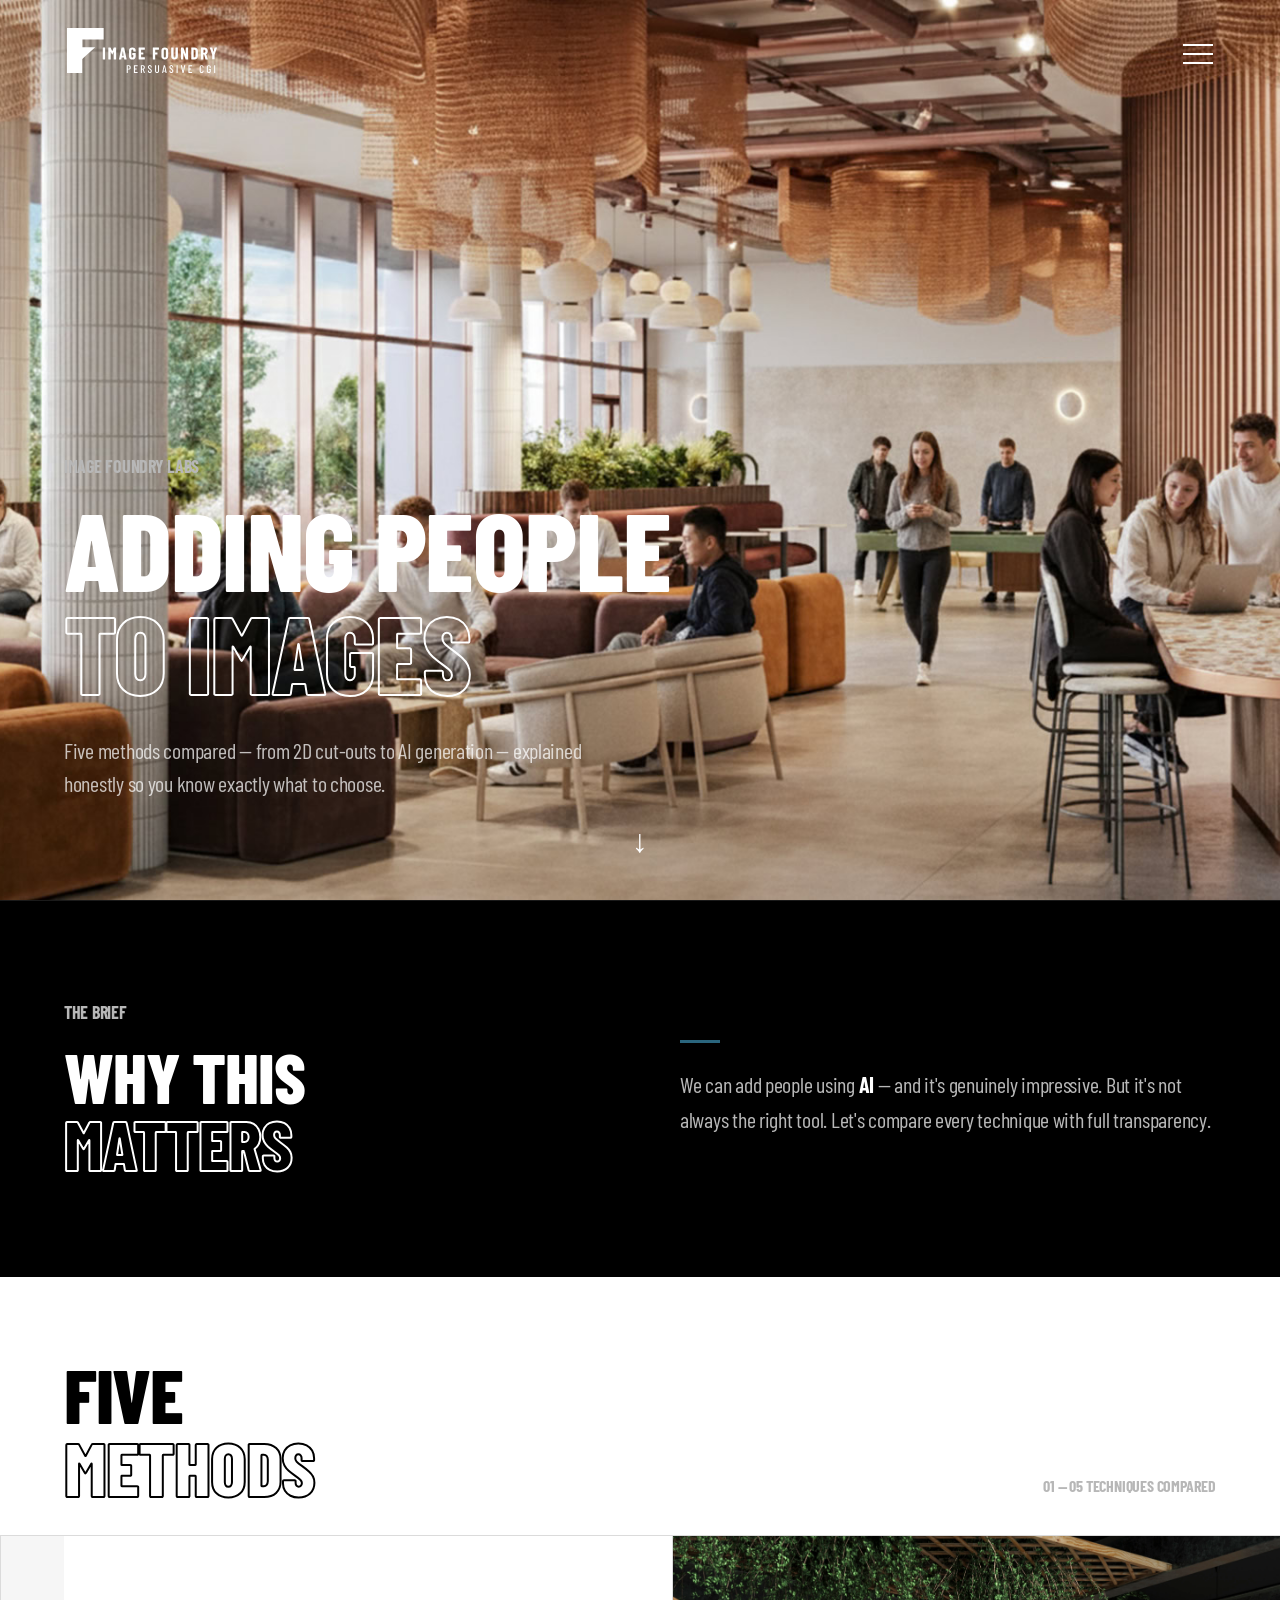
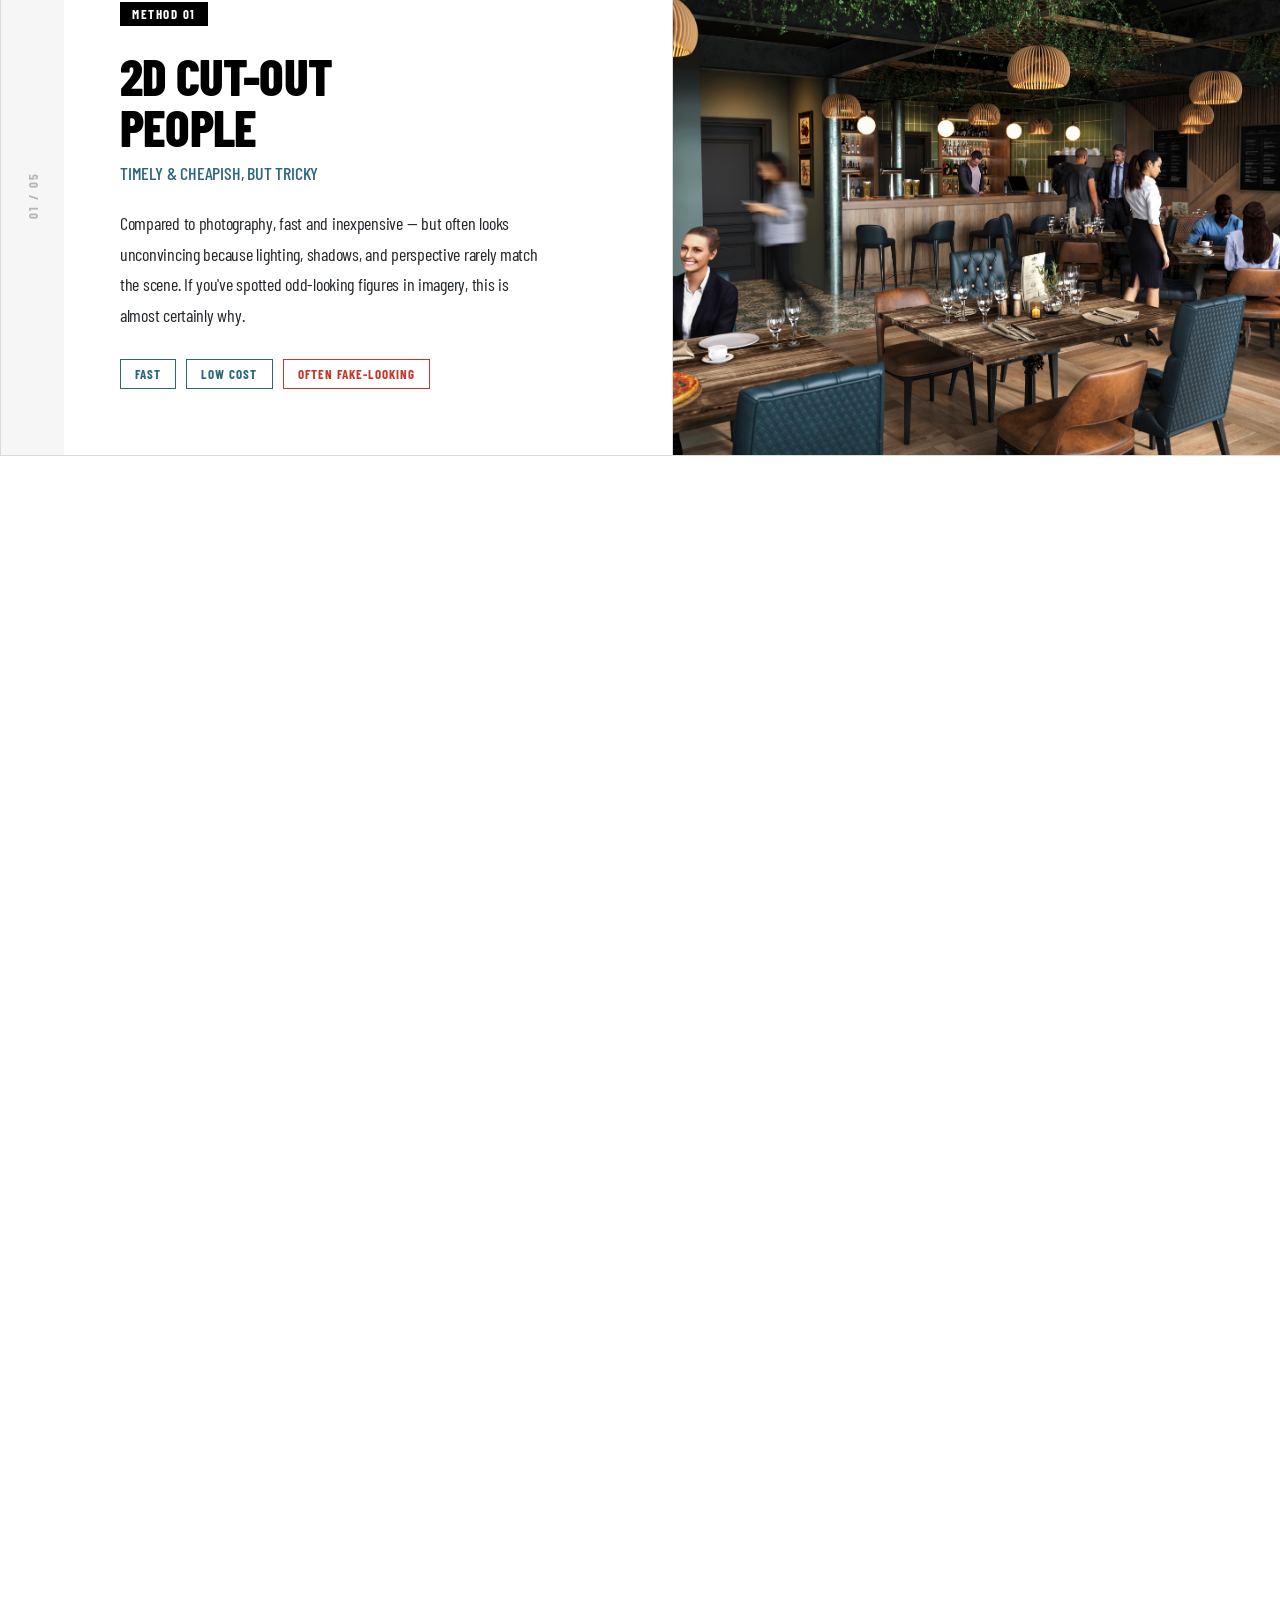
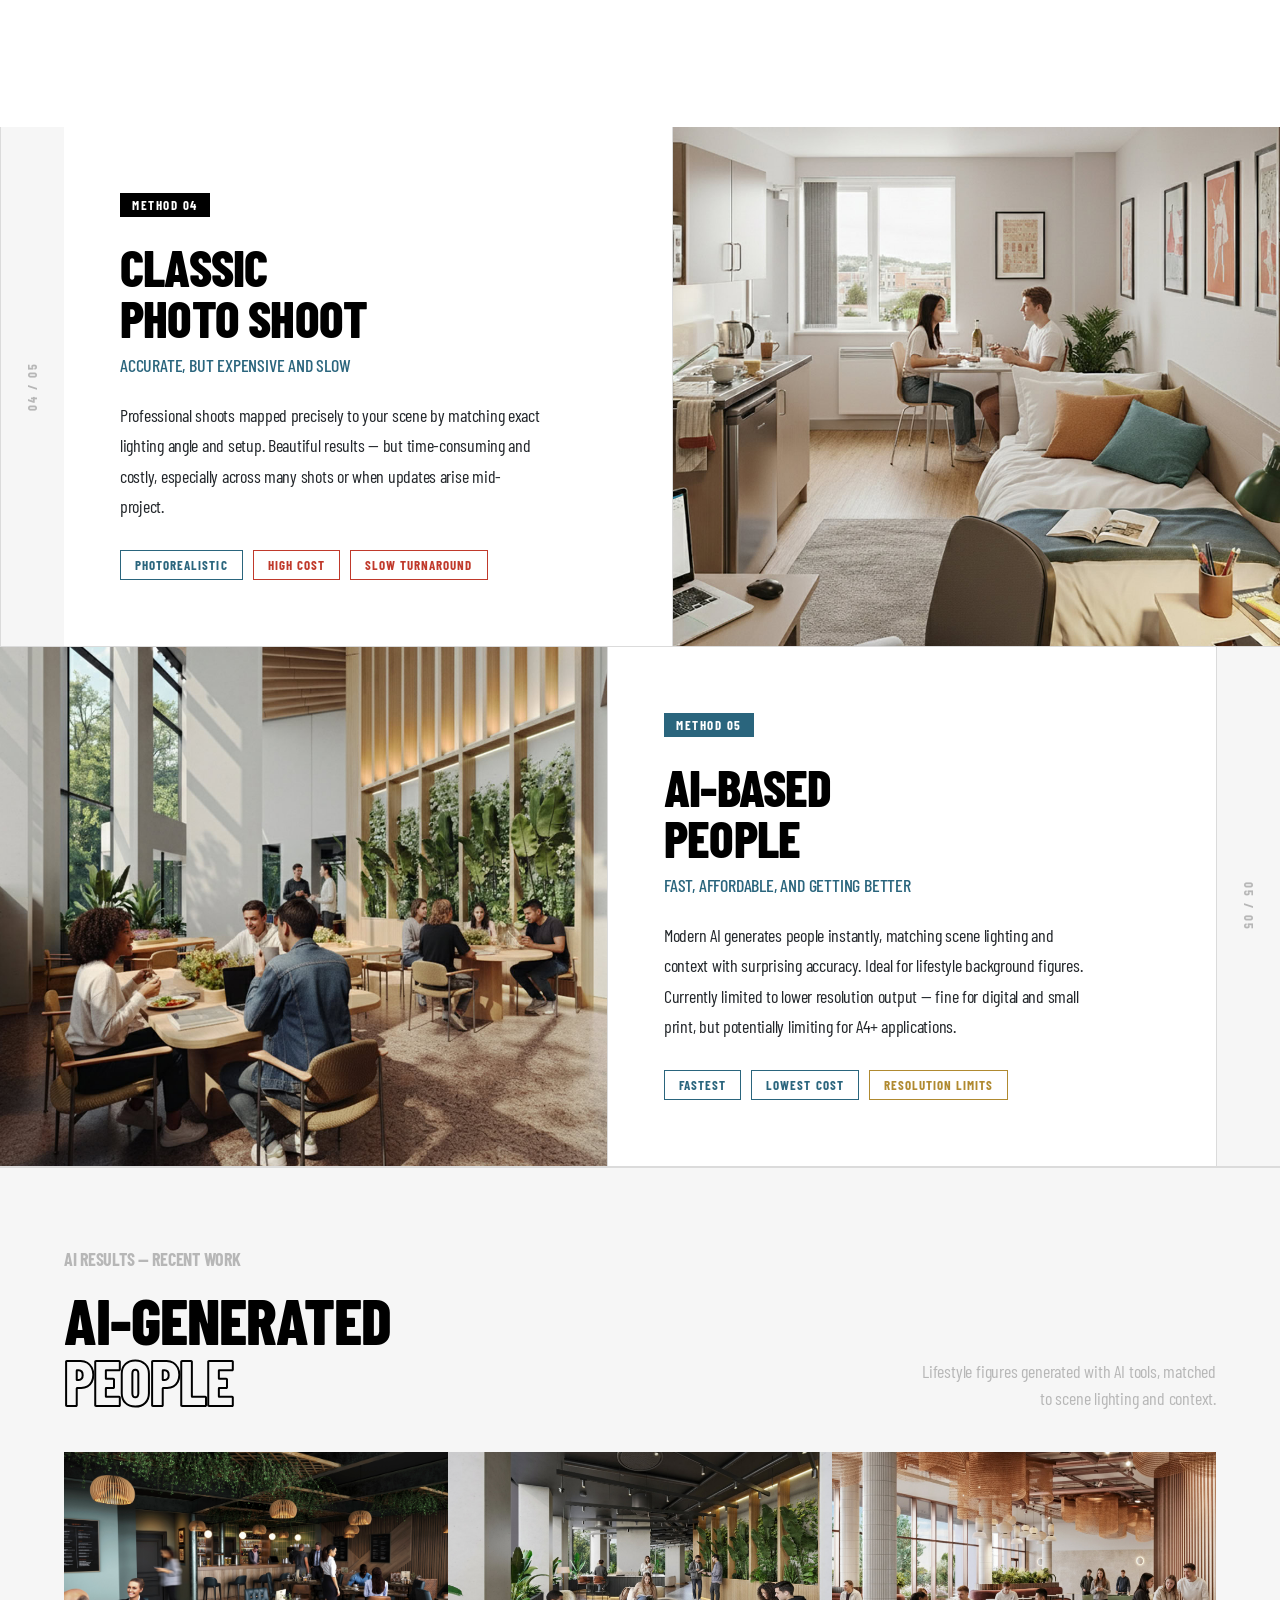
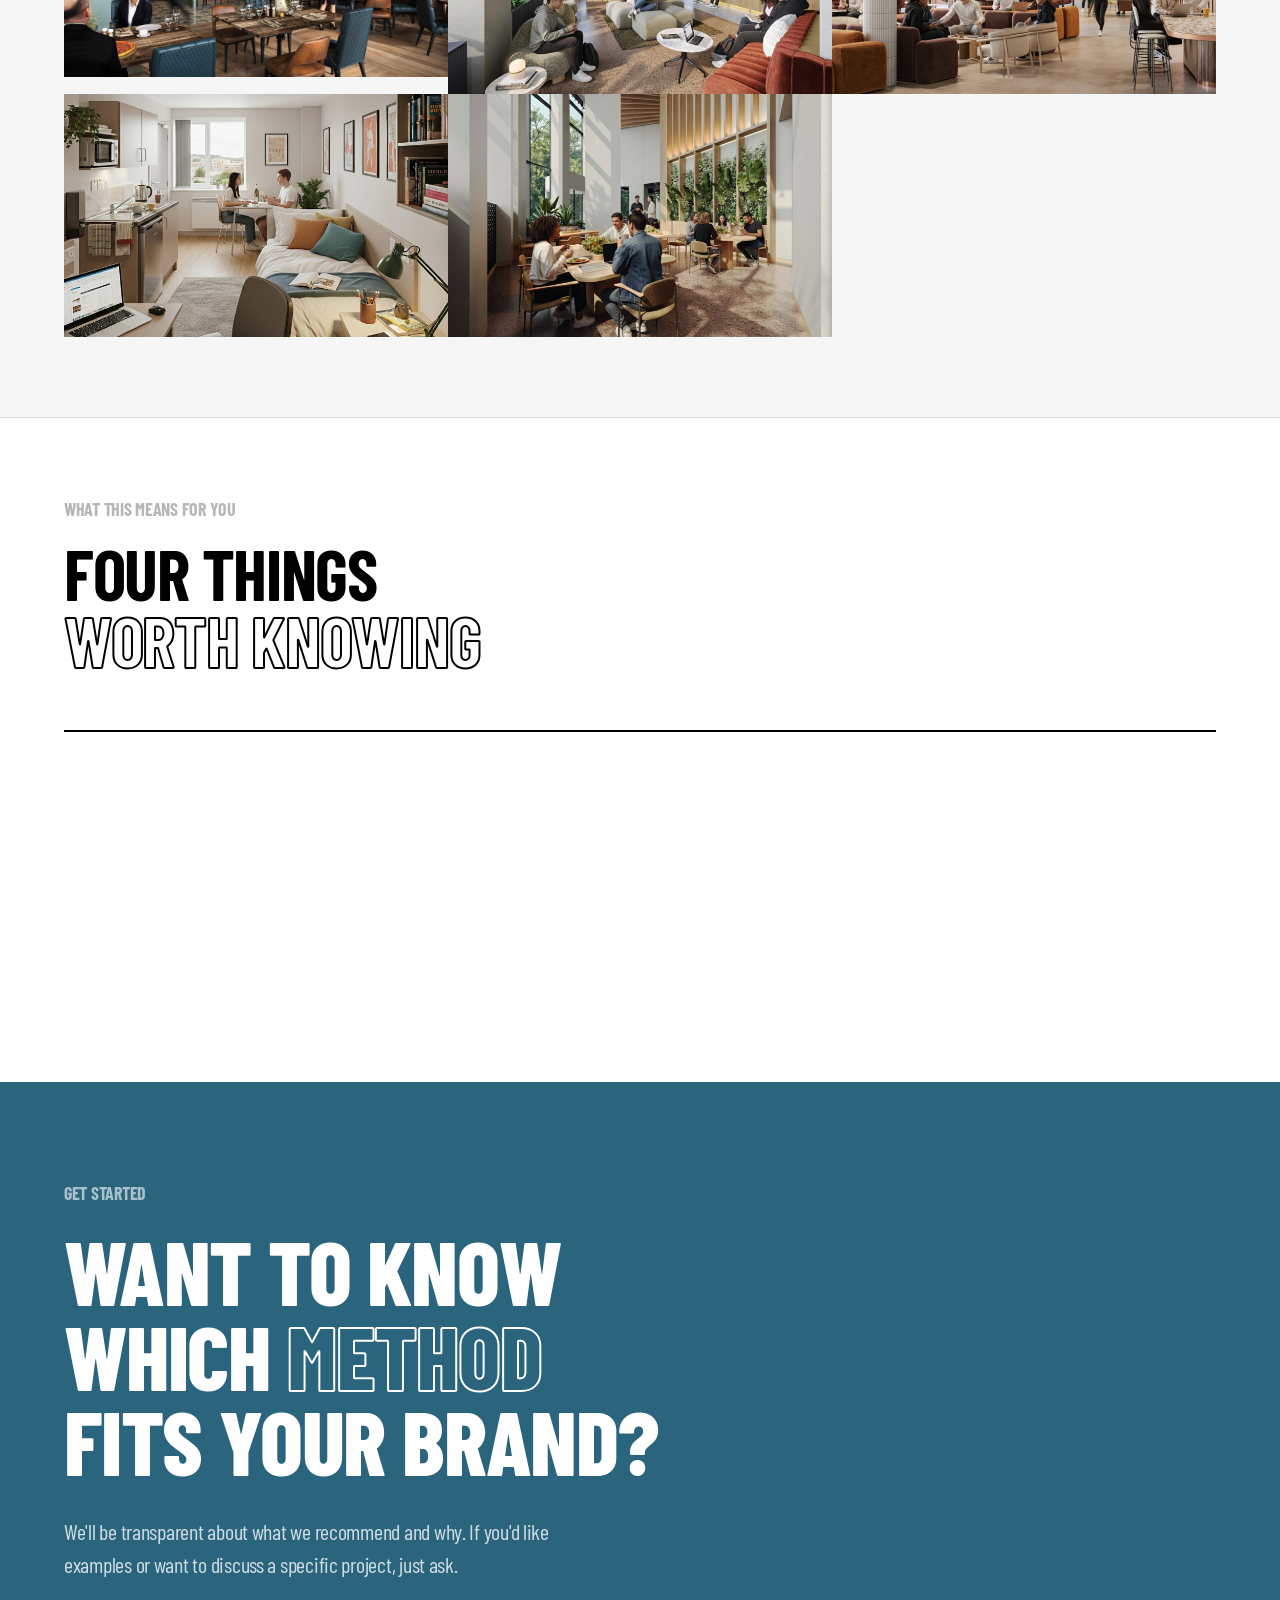
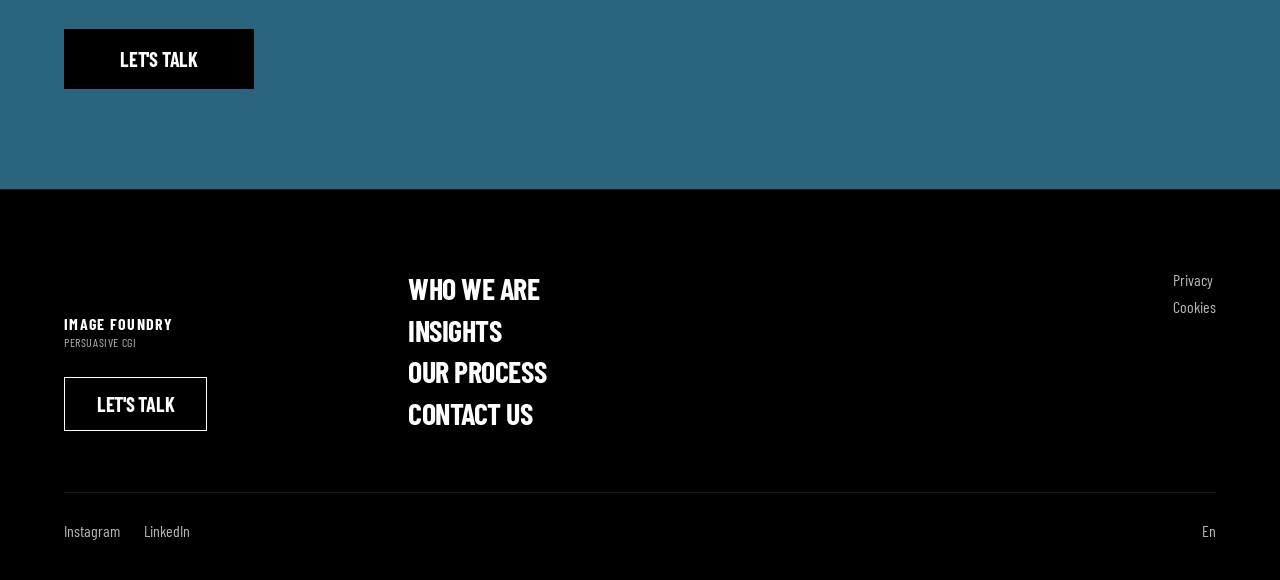
==== index.html @ 60545f9c "rename to index.html for GitHub Pages" ====
<!DOCTYPE html>
<html lang="en">
<head>
  <meta charset="UTF-8" />
  <meta name="viewport" content="width=device-width, initial-scale=1.0" />
  <title>Adding People to Imagery — Image Foundry Labs</title>
  <link rel="preconnect" href="https://fonts.googleapis.com" />
  <link rel="preconnect" href="https://fonts.gstatic.com" crossorigin />
  <link href="https://fonts.googleapis.com/css2?family=Barlow+Condensed:ital,wght@0,300;0,400;0,500;0,600;0,700;0,800;1,400&display=swap" rel="stylesheet" />
  <style>
    *, *::before, *::after { box-sizing: border-box; margin: 0; padding: 0; }

    :root {
      --black:       #000000;
      --white:       #FFFFFF;
      --teal:        #2A657D;
      --off-white:   #F6F6F6;
      --light-grey:  #DBDBDB;
      --mid-grey:    #B7B7B7;
      --near-black:  #212529;
      --font: 'Barlow Condensed', sans-serif;
    }

    html { scroll-behavior: smooth; }

    body {
      background: var(--white);
      color: var(--black);
      font-family: var(--font);
      -webkit-font-smoothing: antialiased;
      overflow-x: hidden;
    }
    /* Prevent body scroll when nav is open */
    body.nav-open { overflow: hidden; }

    .outline {
      -webkit-text-stroke: 2px var(--black);
      -webkit-text-fill-color: transparent;
    }
    .outline-white {
      -webkit-text-stroke: 2px var(--white);
      -webkit-text-fill-color: transparent;
    }

    .wow {
      opacity: 0; transform: translateY(28px);
      transition: opacity 0.65s ease, transform 0.65s ease;
    }
    .wow.visible { opacity: 1; transform: translateY(0); }

    /* =====================
       FOOTER
    ===================== */
    footer {
      background: var(--black);
      border-top: 1px solid rgba(255,255,255,0.1);
      padding: 80px 64px 40px;
    }
    .footer-grid {
      display: grid;
      grid-template-columns: 280px 1fr auto;
      gap: 64px;
      margin-bottom: 60px;
    }
    .footer-logo-block { display: flex; flex-direction: column; gap: 28px; }
    .footer-logo-mark {
      width: 40px; height: 40px;
      display: flex; align-items: center; justify-content: center;
      font-size: 24px; font-weight: 800; color: var(--black);
      letter-spacing: -1px; margin-bottom: 4px;
    }
    .footer-logo-name {
      font-size: 16px; font-weight: 700;
      letter-spacing: 0.08em; text-transform: uppercase;
      color: var(--white); line-height: 1.3;
    }
    .footer-logo-tagline {
      font-size: 12px; font-weight: 400;
      letter-spacing: 0.05em; text-transform: uppercase;
      color: var(--mid-grey);
    }
    .footer-lets-talk {
      display: inline-block;
      font-family: var(--font);
      font-size: 20px; font-weight: 700; letter-spacing: -0.27px;
      text-transform: uppercase; color: var(--white);
      text-decoration: none; border: 1px solid var(--white);
      padding: 14px 32px; align-self: flex-start;
      transition: background 0.2s, color 0.2s;
    }
    .footer-lets-talk:hover { background: var(--white); color: var(--black); }
    .footer-nav { display: flex; flex-direction: column; gap: 4px; list-style: none; }
    .footer-nav a {
      font-family: var(--font);
      font-size: 30px; font-weight: 700;
      letter-spacing: -0.45px; text-transform: uppercase;
      color: var(--white); text-decoration: none;
      line-height: 1.25; transition: color 0.2s;
    }
    .footer-nav a:hover { color: var(--mid-grey); }
    .footer-legal { display: flex; flex-direction: column; gap: 8px; }
    .footer-legal a {
      font-size: 16px; font-weight: 400;
      color: var(--mid-grey); text-decoration: none;
      transition: color 0.2s;
    }
    .footer-legal a:hover { color: var(--white); }
    .footer-bottom {
      border-top: 1px solid rgba(255,255,255,0.1);
      padding-top: 28px;
      display: flex; justify-content: space-between; align-items: center;
    }
    .footer-social { display: flex; gap: 24px; }
    .footer-social a {
      font-size: 16px; font-weight: 400;
      color: var(--mid-grey); text-decoration: none;
      transition: color 0.2s;
    }
    .footer-social a:hover { color: var(--white); }
    .footer-lang { font-size: 16px; color: var(--mid-grey); cursor: pointer; }

    /* =====================
       HEADER / NAV
    ===================== */
    .site-header {
      position: absolute; top: 0; left: 0; right: 0;
      z-index: 200; background: transparent;
      display: flex; justify-content: space-between; align-items: center;
      padding: 28px calc(4% + 1rem);
    }
    .site-header .bi img { width: 150px; display: block; filter: brightness(0) invert(1); }

    /* Floating right-side widget */
    .sf {
      position: fixed; top: 28px; right: 4%;
      z-index: 10000;
      display: flex; flex-direction: column; align-items: stretch; gap: 0;
    }
    .sf-top-row {
      display: flex; justify-content: flex-end; align-items: center;
      gap: 1.2rem; padding: 0.8rem 1rem 0.8rem 2rem;
      background: transparent;
      transition: background .35s, box-shadow .35s;
    }
    .sf.scrolled .sf-top-row {
      background: var(--black);
      box-shadow: 0 4px 20px rgba(0,0,0,.35);
    }
    .sf-phone {
      white-space: nowrap; color: var(--white);
      font-family: var(--font); font-size: 18px; font-weight: 700;
      max-width: 0; overflow: hidden; opacity: 0;
      transition: max-width .35s ease, opacity .35s ease;
    }
    .sf-phone a { color: inherit; text-decoration: none; }
    .sf.scrolled .sf-phone { max-width: 220px; opacity: 1; }

    .sf-contact-btn {
      opacity: 0; pointer-events: none;
      max-height: 0; overflow: hidden;
      transition: opacity .3s, max-height .35s;
    }
    .sf.scrolled .sf-contact-btn { opacity: 1; pointer-events: auto; max-height: 80px; }
    .sf-contact-btn a {
      background: var(--white); color: var(--black);
      border: 1.5px solid var(--black);
      text-transform: uppercase; letter-spacing: .04em;
      white-space: nowrap; display: flex;
      justify-content: space-between; align-items: center;
      gap: 24px; padding: 1rem 1.4rem;
      font-family: var(--font); font-size: 18px; font-weight: 500;
      text-decoration: none; transition: background .2s, color .2s;
    }
    .sf-contact-btn a:after {
      content: ""; background: var(--black);
      flex-shrink: 0; width: 50px; height: 1.5px;
      transition: background .2s;
    }
    .sf-contact-btn a:hover { background: var(--black); color: var(--white); }
    .sf-contact-btn a:hover:after { background: var(--white); }

    .sf-burger {
      cursor: pointer; width: 30px; height: 25px; position: relative; flex-shrink: 0; z-index: 10001;
    }
    .sf-burger span {
      background-color: var(--white); width: 30px; height: 2px;
      display: block; position: absolute; top: 50%; left: 50%;
      margin-left: -15px;
      transition: background-color .25s, transform .25s, opacity .25s;
    }
    .sf-burger span:before, .sf-burger span:after {
      content: ""; background-color: var(--white);
      width: 30px; height: 2px; display: block;
      position: absolute;
      transition: background-color .25s, transform .25s, top .25s;
    }
    .sf-burger span:before { top: -9px; }
    .sf-burger span:after  { top: 9px; }

    /* When nav is open — animate to ✕ */
    body.nav-open .sf-burger span          { opacity: 0; }
    body.nav-open .sf-burger span:before   { top: 0; transform: rotate(45deg); }
    body.nav-open .sf-burger span:after    { top: 0; transform: rotate(-45deg); }

    /* =====================
       NAV — two panel (left white + right black)
    ===================== */
    .nav-overlay {
      position: fixed; top: 0; left: 0; right: 0; bottom: 0;
      display: flex; flex-direction: row;
      z-index: 9999;
      transform: translateX(100%);
      transition: transform 0.45s cubic-bezier(0.4, 0, 0.2, 1);
    }
    body.nav-open .nav-overlay { transform: translateX(0); }

    /* LEFT — white content panel */
    .nav-content-panel {
      flex: 1;
      background: var(--white);
      padding: 64px 56px;
      overflow-y: auto;
      display: flex; flex-direction: column;
    }
    .ncp-label {
      font-size: 13px; font-weight: 700; letter-spacing: 0.12em;
      text-transform: uppercase; color: var(--mid-grey);
      margin-bottom: 28px; display: block;
    }
    .ncp-heading {
      font-size: clamp(36px, 4vw, 56px); font-weight: 800;
      letter-spacing: -0.8px; text-transform: uppercase; line-height: 0.95;
      margin-bottom: 20px;
    }
    .ncp-body {
      font-size: 17px; font-weight: 400; line-height: 1.7;
      color: var(--near-black); max-width: 480px; margin-bottom: 32px;
    }
    .ncp-grid {
      display: grid; grid-template-columns: repeat(3, 1fr); gap: 0;
      margin-top: 8px;
    }
    .ncp-item {
      position: relative; overflow: hidden; aspect-ratio: 4/3;
      display: block; text-decoration: none;
    }
    .ncp-item img { width: 100%; height: 100%; object-fit: cover; display: block; transition: transform 0.4s; }
    .ncp-item:hover img { transform: scale(1.05); }
    .ncp-item-label {
      position: absolute; bottom: 0; left: 0; right: 0;
      background: rgba(0,0,0,0.6); color: var(--white);
      font-family: var(--font); font-size: 13px; font-weight: 700;
      letter-spacing: 0.08em; text-transform: uppercase;
      padding: 10px 12px; text-decoration: none;
    }
    .ncp-link {
      display: inline-block; margin-top: 24px;
      font-family: var(--font); font-size: 16px; font-weight: 700;
      letter-spacing: 0.06em; text-transform: uppercase;
      color: var(--teal); text-decoration: none;
      border-bottom: 2px solid var(--teal); padding-bottom: 2px;
      transition: color 0.2s;
    }

    /* RIGHT — black links panel */
    .nav-links-panel {
      width: clamp(280px, 26vw, 360px);
      background: #0f0f0f;
      display: flex; flex-direction: column;
      padding: 0 48px 48px 48px;
      overflow-y: auto; flex-shrink: 0;
    }

    /* ✕ close */
    .nav-close {
      display: block; align-self: flex-end;
      margin-top: 28px;
      background: none; border: none;
      color: var(--white); font-size: 28px; line-height: 1;
      cursor: pointer; padding: 4px 0;
      transition: color 0.2s; font-family: Arial, sans-serif;
    }
    .nav-close:hover { color: var(--mid-grey); }

    /* Links */
    .nav-links {
      list-style: none; margin-top: 36px;
      display: flex; flex-direction: column; gap: 0;
    }
    .nav-links li a {
      font-family: var(--font);
      font-size: clamp(22px, 2.2vw, 30px); font-weight: 800;
      letter-spacing: -0.2px; text-transform: uppercase; line-height: 1.3;
      color: var(--white); text-decoration: none;
      display: block; padding: 10px 0;
      transition: color 0.2s;
    }
    .nav-links li a:hover,
    .nav-links li a.is-active { color: var(--teal); }

    /* Privacy */
    .nav-privacy { margin-top: 48px; }
    .nav-privacy a {
      font-size: 14px; color: var(--mid-grey);
      text-decoration: none; transition: color 0.2s;
    }
    .nav-privacy a:hover { color: var(--white); }

    /* Social */
    .nav-social {
      display: flex; justify-content: space-between;
      margin-top: auto; padding-top: 28px;
      border-top: 1px solid #222;
    }
    .nav-social a {
      font-size: 14px; color: var(--mid-grey);
      text-decoration: none; transition: color 0.2s;
    }
    .nav-social a:hover { color: var(--white); }



    /* HERO */
    body { padding-top: 0; }
    .hero {
      position: relative; min-height: 100vh;
      display: flex; flex-direction: column; justify-content: flex-end;
      overflow: hidden; background: var(--black);
    }
    .hero-bg {
      position: absolute; inset: 0;
      background-image: url('images/img01.jpg');
      background-size: cover; background-position: center;
    }
    .hero-content {
      position: relative; z-index: 3;
      padding: 0 64px 100px; max-width: 1000px;
    }
    .hero-eyebrow {
      font-size: 18px; font-weight: 700; letter-spacing: -0.27px;
      text-transform: uppercase; color: var(--mid-grey);
      margin-bottom: 20px; display: block;
    }
    .hero-h1 {
      font-size: clamp(58px, 9vw, 110px); font-weight: 800;
      letter-spacing: -1.2px; text-transform: uppercase; line-height: 0.93;
      color: var(--white); margin-bottom: 32px;
    }
    .hero-sub {
      font-size: 22px; font-weight: 400; letter-spacing: -0.27px;
      color: rgba(255,255,255,0.72); max-width: 560px; line-height: 1.5;
    }
    .hero-chevron {
      position: absolute; bottom: 40px; left: 50%;
      transform: translateX(-50%); z-index: 3;
      font-size: 32px; color: var(--white);
      animation: bounce 2s ease-in-out infinite;
      cursor: pointer; text-decoration: none;
    }
    @keyframes bounce {
      0%,100% { transform: translateX(-50%) translateY(0); }
      50%      { transform: translateX(-50%) translateY(10px); }
    }

    /* INTRO STRIP */
    .intro-strip {
      background: var(--black);
      padding: 100px 64px;
      display: grid; grid-template-columns: 1fr 1fr; gap: 80px; align-items: center;
      border-top: 1px solid #1a1a1a;
    }
    .intro-left { display: flex; flex-direction: column; }
    .intro-label {
      font-size: 18px; font-weight: 700; letter-spacing: -0.27px;
      text-transform: uppercase; color: var(--mid-grey);
      margin-bottom: 20px; display: block;
    }
    .intro-heading {
      font-size: clamp(46px, 5.5vw, 80px); font-weight: 800;
      letter-spacing: -1.2px; text-transform: uppercase; line-height: 0.95;
      color: var(--white);
    }
    .intro-heading span {
      -webkit-text-stroke: 2px var(--white);
      -webkit-text-fill-color: transparent;
    }
    .intro-right { display: flex; flex-direction: column; justify-content: center; gap: 24px; }
    .intro-text {
      font-size: 22px; font-weight: 400; letter-spacing: -0.27px;
      line-height: 1.6; color: rgba(255,255,255,0.72);
    }
    .intro-text strong { font-weight: 700; color: var(--white); }
    .intro-divider {
      width: 40px; height: 3px; background: var(--teal);
    }

    /* METHODS HEADER */
    .methods-header {
      padding: 80px 64px 32px;
      display: flex; align-items: flex-end; justify-content: space-between;
      border-bottom: 1px solid var(--light-grey);
    }
    .methods-h2 {
      font-size: clamp(46px, 6vw, 90px); font-weight: 800;
      letter-spacing: -1.28px; text-transform: uppercase; line-height: 0.95;
    }
    .methods-count {
      font-size: 16px; font-weight: 700; letter-spacing: -0.2px;
      text-transform: uppercase; color: var(--mid-grey); padding-bottom: 8px;
    }

    /* METHOD ROW */
    .method-row {
      display: grid; grid-template-columns: 64px 1fr 1fr;
      border-bottom: 1px solid var(--light-grey); min-height: 520px;
    }
    .method-row.flip { grid-template-columns: 1fr 1fr 64px; }

    .method-num {
      background: var(--off-white);
      display: flex; align-items: center; justify-content: center;
      font-size: 13px; font-weight: 700; letter-spacing: 0.15em;
      text-transform: uppercase; color: var(--mid-grey);
      writing-mode: vertical-rl; transform: rotate(180deg);
      border-right: 1px solid var(--light-grey);
    }
    .method-row.flip .method-num {
      transform: rotate(0deg);
      border-right: none; border-left: 1px solid var(--light-grey);
    }

    .method-body-wrap {
      padding: 56px; display: flex; flex-direction: column; justify-content: center;
    }
    .method-tag {
      display: inline-block; margin-bottom: 24px; width: fit-content;
      font-size: 13px; font-weight: 700; letter-spacing: 0.12em;
      text-transform: uppercase; color: var(--white);
      background: var(--teal); padding: 4px 12px;
    }
    .method-tag.dark { background: var(--black); }
    .method-title {
      font-size: clamp(36px, 4vw, 60px); font-weight: 800;
      letter-spacing: -0.8px; text-transform: uppercase; line-height: 1; margin-bottom: 10px;
    }
    .method-subtitle {
      font-size: 18px; font-weight: 500; letter-spacing: -0.2px;
      color: var(--teal); text-transform: uppercase; margin-bottom: 24px;
    }
    .method-desc {
      font-size: 18px; font-weight: 400; letter-spacing: -0.27px;
      line-height: 1.7; color: var(--near-black); max-width: 420px;
    }
    .method-pills {
      display: flex; gap: 10px; margin-top: 28px; flex-wrap: wrap;
    }
    .pill {
      font-size: 13px; font-weight: 700; letter-spacing: 0.08em;
      text-transform: uppercase; padding: 6px 14px;
      border: 1.5px solid var(--light-grey); color: var(--near-black);
    }
    .pill.pos { border-color: var(--teal); color: var(--teal); }
    .pill.neg { border-color: #c0392b; color: #c0392b; }
    .pill.mid { border-color: #b08a30; color: #b08a30; }

    .method-image {
      position: relative; overflow: hidden;
      border-left: 1px solid var(--light-grey);
    }
    .method-row.flip .method-image {
      border-left: none; border-right: 1px solid var(--light-grey);
    }
    .method-image img {
      width: 100%; height: 100%; object-fit: cover; display: block;
      transition: transform 0.8s ease;
    }
    .method-row:hover .method-image img { transform: scale(1.04); }

    /* FEATURED HYBRID */
    .method-featured {
      background: var(--black);
      display: grid; grid-template-columns: 64px 1fr 1fr;
      min-height: 600px; border-bottom: 1px solid #333;
    }
    .mf-num {
      display: flex; align-items: center; justify-content: center;
      font-size: 13px; font-weight: 700; letter-spacing: 0.15em;
      text-transform: uppercase; color: #555;
      writing-mode: vertical-rl; transform: rotate(180deg);
      border-right: 1px solid #222;
    }
    .mf-body { padding: 56px; display: flex; flex-direction: column; justify-content: center; }
    .mf-rec {
      display: inline-block; margin-bottom: 20px; width: fit-content;
      font-size: 12px; font-weight: 700; letter-spacing: 0.18em;
      text-transform: uppercase; color: var(--teal);
      border: 1.5px solid var(--teal); padding: 4px 14px;
    }
    .mf-title {
      font-size: clamp(40px, 4.5vw, 68px); font-weight: 800;
      letter-spacing: -0.8px; text-transform: uppercase; line-height: 0.95;
      color: var(--white); margin-bottom: 10px;
    }
    .mf-subtitle {
      font-size: 18px; font-weight: 500; letter-spacing: -0.2px;
      color: var(--teal); text-transform: uppercase; margin-bottom: 28px;
    }
    .mf-desc {
      font-size: 18px; font-weight: 400; letter-spacing: -0.27px;
      line-height: 1.7; color: var(--mid-grey); max-width: 420px;
    }
    .mf-desc strong { color: var(--white); font-weight: 600; }
    .mf-steps { margin-top: 36px; border-top: 1px solid #2a2a2a; }
    .mf-step {
      display: grid; grid-template-columns: 80px 1fr;
      gap: 16px; padding: 18px 0; border-bottom: 1px solid #2a2a2a;
    }
    .mf-step-n {
      font-size: 13px; font-weight: 700; letter-spacing: 0.12em;
      text-transform: uppercase; color: var(--teal); padding-top: 2px;
    }
    .mf-step-t { font-size: 16px; font-weight: 400; letter-spacing: -0.2px; line-height: 1.6; color: var(--mid-grey); }
    .mf-step-t strong { color: var(--white); font-weight: 600; }
    .mf-image { position: relative; overflow: hidden; border-left: 1px solid #222; }
    .mf-image img { width: 100%; height: 100%; object-fit: cover; display: block; transition: transform 0.8s ease; }
    .method-featured:hover .mf-image img { transform: scale(1.04); }
    .mf-teal { position: absolute; top: 0; right: 0; width: 48px; height: 48px; background: var(--teal); z-index: 2; }
    .mf-caption {
      position: absolute; bottom: 20px; left: 20px; z-index: 2;
      font-size: 13px; font-weight: 700; letter-spacing: 0.1em;
      text-transform: uppercase; color: var(--white);
      background: var(--black); padding: 6px 12px;
    }

    /* GALLERY */
    .section-gallery { background: var(--off-white); padding: 80px 64px; border-top: 1px solid var(--light-grey); }
    .gallery-head { display: flex; align-items: flex-end; justify-content: space-between; margin-bottom: 40px; }
    .gallery-h2 {
      font-size: clamp(40px, 5vw, 72px); font-weight: 800;
      letter-spacing: -1px; text-transform: uppercase; line-height: 0.95;
    }
    .gallery-sub {
      font-size: 18px; font-weight: 400; letter-spacing: -0.2px;
      color: var(--mid-grey); max-width: 300px; line-height: 1.5; text-align: right;
    }
    .gallery-grid {
      display: grid; grid-template-columns: repeat(3, 1fr);
      gap: 0;
    }
    .gi { overflow: hidden; position: relative; }
    .gi img { width: 100%; height: auto; display: block; transition: transform 0.7s ease; }
    .gi:hover img { transform: scale(1.06); }
    .gi-tag {
      position: absolute; bottom: 0; left: 0; right: 0;
      background: var(--black); color: var(--white);
      font-size: 13px; font-weight: 700; letter-spacing: 0.1em;
      text-transform: uppercase; padding: 10px 14px;
      transform: translateY(100%); transition: transform 0.3s ease;
    }
    .gi:hover .gi-tag { transform: translateY(0); }

    /* TAKEAWAYS */
    .section-takeaways { padding: 80px 64px; border-top: 1px solid var(--light-grey); }
    .takeaways-hdr { margin-bottom: 56px; }
    .section-eyebrow {
      font-size: 18px; font-weight: 700; letter-spacing: -0.27px;
      text-transform: uppercase; color: var(--mid-grey);
      margin-bottom: 20px; display: block;
    }
    .section-h2 {
      font-size: clamp(46px, 5.5vw, 80px); font-weight: 700;
      letter-spacing: -1.28px; text-transform: uppercase; line-height: 0.95;
    }
    .takeaways-grid {
      display: grid; grid-template-columns: repeat(4, 1fr);
      border-top: 2px solid var(--black);
    }
    .takeaway-card { padding: 40px 36px; border-right: 1px solid var(--light-grey); }
    .takeaway-card:last-child { border-right: none; }
    .ta-num {
      font-size: 14px; font-weight: 700; letter-spacing: 0.1em;
      text-transform: uppercase; color: var(--teal); margin-bottom: 20px; display: block;
    }
    .ta-title {
      font-size: 26px; font-weight: 700; letter-spacing: -0.4px;
      text-transform: uppercase; line-height: 1.1; margin-bottom: 16px;
    }
    .ta-body { font-size: 16px; font-weight: 400; letter-spacing: -0.2px; line-height: 1.7; color: var(--near-black); }
    .ta-body strong { font-weight: 600; color: var(--black); }

    /* CTA */
    .section-cta {
      background: var(--teal); padding: 100px 64px;
      display: flex; flex-direction: column; align-items: flex-start;
    }
    .cta-eyebrow {
      font-size: 18px; font-weight: 700; letter-spacing: -0.27px;
      text-transform: uppercase; color: rgba(255,255,255,0.6);
      margin-bottom: 24px; display: block;
    }
    .cta-h2 {
      font-size: clamp(52px, 7vw, 100px); font-weight: 800;
      letter-spacing: -1.2px; text-transform: uppercase; line-height: 0.95;
      color: var(--white); margin-bottom: 32px;
    }
    .cta-sub {
      font-size: 22px; font-weight: 400; letter-spacing: -0.27px;
      color: rgba(255,255,255,0.78); max-width: 540px; line-height: 1.5; margin-bottom: 48px;
    }
    .cta-btn {
      display: inline-block; background: var(--black); color: var(--white);
      font-family: var(--font); font-size: 20px; font-weight: 700;
      letter-spacing: -0.2px; text-transform: uppercase; text-decoration: none;
      padding: 18px 56px; transition: background 0.2s, color 0.2s;
    }
    .cta-btn:hover { background: var(--white); color: var(--black); }

    /* RESPONSIVE */
    @media (max-width: 1024px) {
      .hero-content { padding: 0 32px 80px; }
      .intro-strip { grid-template-columns: 1fr; gap: 40px; padding: 80px 32px; }
      .methods-header { padding: 60px 32px 24px; }
      .method-row, .method-row.flip, .method-featured { grid-template-columns: 1fr; min-height: auto; }
      .method-num, .mf-num { display: none; }
      .method-image, .mf-image { aspect-ratio: 16/9; border: none !important; }
      .method-body-wrap, .mf-body { padding: 40px 32px; }
      .section-gallery, .section-takeaways, .section-cta, footer { padding-left: 32px; padding-right: 32px; }
      .takeaways-grid { grid-template-columns: 1fr 1fr; }
      .gallery-grid { grid-template-columns: 1fr 1fr; grid-template-rows: auto; }
      .gi { aspect-ratio: 4/3; }
      .gi:nth-child(1), .gi:nth-child(4) { grid-column: span 1; }
      .gallery-head { flex-direction: column; align-items: flex-start; gap: 16px; }
      .gallery-sub { text-align: left; }
      .footer-grid { grid-template-columns: 1fr; }
      .footer-legal { align-items: flex-start; }
    }
    @media (max-width: 600px) {
      .takeaways-grid { grid-template-columns: 1fr; }
      .takeaway-card { border-right: none; border-bottom: 1px solid var(--light-grey); }
      .gallery-grid { grid-template-columns: 1fr; }
      .method-body-wrap, .mf-body { padding: 32px 24px; }
    }
  </style>
</head>
<body>

<header class="site-header">
  <div class="bi"><a href="https://imagefoundry.co.uk/"><img src="images/logo.svg" alt="Image Foundry" /></a></div>
</header>

<!-- Floating right nav widget -->
<div class="sf">
  <div class="sf-top-row">
    <div class="sf-phone"><a href="tel:01613021580">0161 302 1580</a></div>
    <div class="sf-burger" role="button" aria-label="Open menu"><span></span></div>
  </div>
  <div class="sf-contact-btn"><a href="https://www.imagefoundry.co.uk/contact-us/">Contact Us</a></div>
</div>

  <!-- Two-panel nav -->
  <nav class="nav-overlay" id="navOverlay">

    <!-- LEFT: white content panel -->
    <div class="nav-content-panel" id="navContentPanel"></div>

    <!-- RIGHT: black links panel -->
    <div class="nav-links-panel">
      <button class="nav-close" id="navClose" aria-label="Close">✕</button>
      <ul class="nav-links">
        <li><a href="https://www.imagefoundry.co.uk/about-us/"      data-key="about">About</a></li>
        <li><a href="https://www.imagefoundry.co.uk/your-industry/" data-key="industry">Your Industry</a></li>
        <li><a href="https://www.imagefoundry.co.uk/case-studies/"  data-key="cases">Case Studies</a></li>
        <li><a href="https://www.imagefoundry.co.uk/insights/"      data-key="insights">Insights</a></li>
        <li><a href="https://www.imagefoundry.co.uk/process/"       data-key="process">Our Process</a></li>
        <li><a href="https://www.imagefoundry.co.uk/contact-us/"    data-key="contact">Contact Us</a></li>
      </ul>
      <div class="nav-privacy">
        <a href="https://www.imagefoundry.co.uk/privacy-policy/privacy-policy/">Privacy policy</a>
      </div>
      <div class="nav-social">
        <a href="https://www.instagram.com/imagefoundrystudios/">Instagram</a>
        <a href="https://www.linkedin.com/company/image-foundry-studios/">LinkedIn</a>
      </div>
    </div>

  </nav>

  <!-- HERO -->
  <section class="hero">
    <div class="hero-bg"></div>
    <div class="hero-content">
      <span class="hero-eyebrow">Image Foundry Labs</span>
      <h1 class="hero-h1">
        Adding People<br>
        <span class="outline-white">to Images</span>
      </h1>
      <p class="hero-sub">Five methods compared — from 2D cut-outs to AI generation — explained honestly so you know exactly what to choose.</p>
    </div>
    <a class="hero-chevron" href="#intro">↓</a>
  </section>

  <!-- INTRO -->
  <section class="intro-strip" id="intro">
    <div class="intro-left">
      <span class="intro-label">The Brief</span>
      <h2 class="intro-heading">Why This<br><span>Matters</span></h2>
    </div>
    <div class="intro-right">
      <div class="intro-divider"></div>
      <p class="intro-text">We can add people using <strong>AI</strong> — and it's genuinely impressive. But it's not always the right tool. Let's compare every technique with full transparency.</p>
    </div>
  </section>

  <!-- METHODS HEADER -->
  <div class="methods-header wow">
    <h2 class="methods-h2">Five<br><span class="outline">Methods</span></h2>
    <span class="methods-count">01 — 05 Techniques Compared</span>
  </div>

  <!-- METHOD 01 -->
  <div class="method-row wow">
    <div class="method-num">01 / 05</div>
    <div class="method-body-wrap">
      <span class="method-tag dark">Method 01</span>
      <h3 class="method-title">2D Cut-Out<br>People</h3>
      <p class="method-subtitle">Timely & Cheapish, but Tricky</p>
      <p class="method-desc">Compared to photography, fast and inexpensive — but often looks unconvincing because lighting, shadows, and perspective rarely match the scene. If you've spotted odd-looking figures in imagery, this is almost certainly why.</p>
      <div class="method-pills">
        <span class="pill pos">Fast</span>
        <span class="pill pos">Low Cost</span>
        <span class="pill neg">Often Fake-Looking</span>
      </div>
    </div>
    <div class="method-image">
      <img src="images/img02.jpg" alt="2D Cut-Out People" loading="lazy" />
    </div>
  </div>

  <!-- METHOD 02 -->
  <div class="method-row flip wow">
    <div class="method-image">
      <img src="images/img03.jpg" alt="3D People" loading="lazy" />
    </div>
    <div class="method-body-wrap">
      <span class="method-tag">Method 02</span>
      <h3 class="method-title">3D People</h3>
      <p class="method-subtitle">Flexible, but Can Look 'CG'</p>
      <p class="method-desc">3D models blend naturally into digital scenes — matching lighting, perspective, and shadow perfectly. The main limitation: few truly photoreal models exist. Up close you may notice a subtle polygon effect. Best suited to background figures.</p>
      <div class="method-pills">
        <span class="pill pos">Lighting Match</span>
        <span class="pill mid">Moderate Cost</span>
        <span class="pill mid">CG Appearance</span>
      </div>
    </div>
    <div class="method-num">02 / 05</div>
  </div>

  <!-- METHOD 03 — FEATURED HYBRID -->
  <div class="method-featured wow">
    <div class="mf-num">03 / 05</div>
    <div class="mf-body">
      <span class="mf-rec">★ Recommended Method</span>
      <h3 class="mf-title">Mixed<br><span class="outline-white">Methodology</span></h3>
      <p class="mf-subtitle">3D Models + AI Editing in Photoshop</p>
      <p class="mf-desc">This hybrid approach combines the best of both worlds. We place <strong>3D people</strong> inside the scene for perfect lighting and perspective, then use <strong>AI-powered Photoshop tools</strong> to make them indistinguishably real — fixing faces, adding photo-like texture, refining skin and clothing.</p>
      <div class="mf-steps">
        <div class="mf-step">
          <span class="mf-step-n">Step 01</span>
          <p class="mf-step-t">Dress the 3D scene with digital people — ensuring accurate lighting, shadows, and perspective from the start.</p>
        </div>
        <div class="mf-step">
          <span class="mf-step-n">Step 02</span>
          <p class="mf-step-t">Apply Photoshop AI features — refine facial features, soften CG elements, add photo-like texture to skin and clothing.</p>
        </div>
        <div class="mf-step">
          <span class="mf-step-n">Result</span>
          <p class="mf-step-t">Truly believable figures even in the foreground. Proven on our recent project for <strong>Optima</strong>.</p>
        </div>
      </div>
    </div>
    <div class="mf-image">
      <img src="images/img04.jpg" alt="Mixed Methodology result" loading="lazy" />
      <div class="mf-teal"></div>
      <div class="mf-caption">Hybrid Output — Optima Project</div>
    </div>
  </div>

  <!-- METHOD 04 -->
  <div class="method-row wow">
    <div class="method-num">04 / 05</div>
    <div class="method-body-wrap">
      <span class="method-tag dark">Method 04</span>
      <h3 class="method-title">Classic<br>Photo Shoot</h3>
      <p class="method-subtitle">Accurate, but Expensive and Slow</p>
      <p class="method-desc">Professional shoots mapped precisely to your scene by matching exact lighting angle and setup. Beautiful results — but time-consuming and costly, especially across many shots or when updates arise mid-project.</p>
      <div class="method-pills">
        <span class="pill pos">Photorealistic</span>
        <span class="pill neg">High Cost</span>
        <span class="pill neg">Slow Turnaround</span>
      </div>
    </div>
    <div class="method-image">
      <img src="images/img05.jpg" alt="Classic Photo Shoot" loading="lazy" />
    </div>
  </div>

  <!-- METHOD 05 -->
  <div class="method-row flip wow">
    <div class="method-image">
      <img src="images/img06.jpg" alt="AI-Based People" loading="lazy" />
    </div>
    <div class="method-body-wrap">
      <span class="method-tag">Method 05</span>
      <h3 class="method-title">AI-Based<br>People</h3>
      <p class="method-subtitle">Fast, Affordable, and Getting Better</p>
      <p class="method-desc">Modern AI generates people instantly, matching scene lighting and context with surprising accuracy. Ideal for lifestyle background figures. Currently limited to lower resolution output — fine for digital and small print, but potentially limiting for A4+ applications.</p>
      <div class="method-pills">
        <span class="pill pos">Fastest</span>
        <span class="pill pos">Lowest Cost</span>
        <span class="pill mid">Resolution Limits</span>
      </div>
    </div>
    <div class="method-num">05 / 05</div>
  </div>

  <!-- GALLERY -->
  <section class="section-gallery">
    <div class="gallery-head wow">
      <div>
        <span class="section-eyebrow">AI Results — Recent Work</span>
        <h2 class="gallery-h2">AI-Generated<br><span class="outline">People</span></h2>
      </div>
      <p class="gallery-sub">Lifestyle figures generated with AI tools, matched to scene lighting and context.</p>
    </div>
    <div class="gallery-grid">
      <div class="gi wow"><img src="images/img07.jpg" alt="AI People 1" loading="lazy" /><div class="gi-tag">AI Generation — 01</div></div>
      <div class="gi wow"><img src="images/img08.jpg" alt="AI People 2" loading="lazy" /><div class="gi-tag">AI Generation — 02</div></div>
      <div class="gi wow"><img src="images/img09.jpg" alt="AI People 3" loading="lazy" /><div class="gi-tag">AI Generation — 03</div></div>
      <div class="gi wow"><img src="images/img10.jpg" alt="AI People 4" loading="lazy" /><div class="gi-tag">AI Generation — 04</div></div>
      <div class="gi wow"><img src="images/img11.jpg" alt="AI People 5" loading="lazy" /><div class="gi-tag">AI Generation — 05</div></div>
    </div>
  </section>

  <!-- TAKEAWAYS -->
  <section class="section-takeaways">
    <div class="takeaways-hdr wow">
      <span class="section-eyebrow">What this means for you</span>
      <h2 class="section-h2">Four Things<br><span class="outline">Worth Knowing</span></h2>
    </div>
    <div class="takeaways-grid">
      <div class="takeaway-card wow">
        <span class="ta-num">BG ————</span>
        <h3 class="ta-title">Background Figures</h3>
        <p class="ta-body">For <strong>lifestyle background figures</strong> — AI, 3D, and the mixed method all deliver outstanding results quickly and affordably.</p>
      </div>
      <div class="takeaway-card wow">
        <span class="ta-num">FG ————</span>
        <h3 class="ta-title">Foreground Focus</h3>
        <p class="ta-body">For <strong>central or hero figures</strong> — the hybrid 3D+AI approach is a genuine game-changer, producing believable people that hold up at any scale.</p>
      </div>
      <div class="takeaway-card wow">
        <span class="ta-num">VOL ————</span>
        <h3 class="ta-title">Volume & Speed</h3>
        <p class="ta-body">For <strong>high-volume content</strong> — AI workflows make previously slow, expensive processes practical for everyday production.</p>
      </div>
      <div class="takeaway-card wow">
        <span class="ta-num">RES ————</span>
        <h3 class="ta-title">Large Format Print</h3>
        <p class="ta-body">For <strong>A4+ print applications</strong> — AI-only may fall short on resolution. Photography or the hybrid method remain the safest choices.</p>
      </div>
    </div>
  </section>

  <!-- CTA -->
  <section class="section-cta">
    <span class="cta-eyebrow">Get started</span>
    <h2 class="cta-h2">
      WANT TO KNOW<br>
      WHICH <span class="outline-white">METHOD</span><br>
      FITS YOUR BRAND?
    </h2>
    <p class="cta-sub">We'll be transparent about what we recommend and why. If you'd like examples or want to discuss a specific project, just ask.</p>
    <a href="https://www.imagefoundry.co.uk/contact-us/" class="cta-btn">Let's Talk</a>
  </section>

<!-- FOOTER -->
<footer>
  <div class="footer-grid">
    <div class="footer-logo-block">
      <div>
        <div class="footer-logo-mark">F</div>
        <div class="footer-logo-name">Image Foundry</div>
        <div class="footer-logo-tagline">Persuasive CGI</div>
      </div>
      <a href="https://www.imagefoundry.co.uk/contact-us/" class="footer-lets-talk">Let's talk</a>
    </div>
    <nav>
      <ul class="footer-nav">
        <li><a href="https://www.imagefoundry.co.uk/about-us/">Who We Are</a></li>
        <li><a href="https://www.imagefoundry.co.uk/insights/">Insights</a></li>
        <li><a href="https://www.imagefoundry.co.uk/process/">Our Process</a></li>
        <li><a href="https://www.imagefoundry.co.uk/contact-us/">Contact Us</a></li>
      </ul>
    </nav>
    <div class="footer-legal">
      <a href="https://www.imagefoundry.co.uk/privacy-policy/privacy-policy/">Privacy</a>
      <a href="#">Cookies</a>
    </div>
  </div>
  <div class="footer-bottom">
    <div class="footer-social">
      <a href="https://www.instagram.com/imagefoundrystudios/">Instagram</a>
      <a href="https://www.linkedin.com/company/image-foundry-studios/">LinkedIn</a>
    </div>
    <div class="footer-lang">En</div>
  </div>
</footer>

  <script>
    const observer = new IntersectionObserver((entries) => {
      entries.forEach(e => { if (e.isIntersecting) e.target.classList.add('visible'); });
    }, { threshold: 0.1 });
    document.querySelectorAll('.wow').forEach(el => observer.observe(el));

    // Scroll: reveal phone + contact btn
    const sf = document.querySelector('.sf');
    window.addEventListener('scroll', () => {
      sf.classList.toggle('scrolled', window.scrollY > 80);
    });

    // ── Nav panel content data ──
    const IF = 'https://www.imagefoundry.co.uk';
    const LI = 'https://www.imagefoundry.co.uk/lp/images';

    const panels = {
      industry: {
        label: 'Your Industry',
        heading: 'Industries We Serve',
        body: 'From interiors to property — we create persuasive CGI imagery for every sector.',
        grid: [
          { label:'Interiors', img:`${LI}/industry/interiors-living-room.jpeg`, href:`${IF}/industry/interiors/` },
          { label:'Bathrooms', img:`${LI}/industry/bathroom-basin.jpg`,         href:`${IF}/industry/bathrooms/` },
          { label:'Products',  img:`${LI}/industry/product-shot.png`,           href:`${IF}/industry/product/` },
          { label:'Kitchens',  img:`${LI}/industry/kitchen-interior.jpg`,       href:`${IF}/industry/kitchen/` },
          { label:'Bedrooms',  img:`${LI}/industry/bedroom-interior.jpeg`,      href:`${IF}/industry/bedrooms/` },
          { label:'Property',  img:`${LI}/industry/property-exterior.jpeg`,     href:`${IF}/industry/property/` },
        ]
      },
      about: {
        label: 'About',
        heading: 'Who We Are',
        body: 'Over 20 years of CGI expertise, working with the UK\'s leading product manufacturers and housebuilders.',
        grid: [
          { label:'Our Story',    img:`${LI}/gallery/door-black-georgian-dusk.jpeg`, href:`${IF}/about-us/` },
          { label:'Our Process',  img:`${LI}/gallery/gallery-home-office.jpeg`,      href:`${IF}/process/` },
          { label:'Get in Touch', img:`${LI}/industry/bathroom-basin.jpg`,           href:`${IF}/contact-us/` },
        ]
      },
      cases: {
        label: 'Case Studies',
        heading: 'Case Studies',
        body: 'Real projects, real results. See how we\'ve transformed product imaging for leading brands.',
        grid: [
          { label:'Strata Homes',   img:`${LI}/gallery/gallery-cgi-ai-3a.png`,            href:`${IF}/case-studies/` },
          { label:'Ideal Standard', img:`${LI}/gallery/gallery-bathroom-marble.jpeg`,      href:`${IF}/case-studies/` },
          { label:'Irsap Radiators',img:`${LI}/gallery/radiator-living-room.png`,          href:`${IF}/case-studies/` },
          { label:'Franke Kitchen', img:`${LI}/gallery/gallery-kitchen-appliances.jpeg`,   href:`${IF}/case-studies/` },
          { label:'Outdoor Living', img:`${LI}/gallery/outdoor-decking.png`,               href:`${IF}/case-studies/` },
          { label:'External Doors', img:`${LI}/colourways/colourway-red.jpg`,              href:`${IF}/case-studies/` },
        ]
      },
      insights: {
        label: 'Insights',
        heading: 'Insights & Ideas',
        body: 'Practical thinking on CGI, AI imagery, and what\'s changing in product visualisation.',
        grid: [
          { label:'CGI vs Photography', img:`${LI}/gallery/gallery-cgi-ai-4a.png`,          href:`${IF}/insights/` },
          { label:'AI in Production',   img:`${LI}/gallery/gallery-cgi-ai-4b.png`,          href:`${IF}/insights/` },
          { label:'Colourway Imaging',  img:`${LI}/colourways/colourway-teal.png`,          href:`${IF}/insights/` },
        ]
      },
      process: {
        label: 'Our Process',
        heading: 'How We Work',
        body: 'A CGI-first, AI-extended methodology. Built on 20 years of knowing how to make a product image sell.',
        grid: [
          { label:'Range Audit',      img:`${LI}/gallery/door-black-georgian-dusk.jpeg`, href:`${IF}/process/` },
          { label:'3D Master Build',  img:`${LI}/gallery/gallery-home-office.jpeg`,      href:`${IF}/process/` },
          { label:'AI Scene Placement',img:`${LI}/gallery/outdoor-decking.png`,          href:`${IF}/process/` },
        ]
      },
      contact: {
        label: 'Contact Us',
        heading: 'Start the Conversation',
        body: 'Tell us about your product range and we\'ll show you exactly what\'s possible — no commitment required.',
        grid: [
          { label:'Get in Touch',  img:`${LI}/colourways/colourway-red.jpg`,    href:`${IF}/contact-us/` },
          { label:'Book a Call',   img:`${LI}/colourways/colourway-blue.jpeg`,  href:`${IF}/contact-us/` },
          { label:'See Our Work',  img:`${LI}/colourways/colourway-oak.png`,    href:`${IF}/contact-us/` },
        ]
      }
    };

    function renderPanel(key) {
      const d   = panels[key];
      const el  = document.getElementById('navContentPanel');
      if (!d) { el.innerHTML = ''; return; }
      el.innerHTML = `
        <span class="ncp-label">${d.label}</span>
        <h2 class="ncp-heading">${d.heading}</h2>
        <p class="ncp-body">${d.body}</p>
        <div class="ncp-grid">
          ${d.grid.map(i=>`
            <a class="ncp-item" href="${i.href}">
              <img src="${i.img}" alt="${i.label}" loading="lazy"/>
              <span class="ncp-item-label">${i.label}</span>
            </a>`).join('')}
        </div>`;
    }

    // Hover nav links → update left panel
    document.querySelectorAll('.nav-links li a').forEach(a => {
      a.addEventListener('mouseenter', () => {
        document.querySelectorAll('.nav-links li a').forEach(l => l.classList.remove('is-active'));
        a.classList.add('is-active');
        renderPanel(a.dataset.key);
      });
    });

    // Open / close
    function openNav() {
      document.body.classList.add('nav-open');
      // default highlight: industry
      const def = document.querySelector('.nav-links li a[data-key="industry"]');
      document.querySelectorAll('.nav-links li a').forEach(l => l.classList.remove('is-active'));
      if (def) def.classList.add('is-active');
      renderPanel('industry');
    }
    function closeNav() { document.body.classList.remove('nav-open'); }

    document.querySelector('.sf-burger').addEventListener('click', () => {
      document.body.classList.contains('nav-open') ? closeNav() : openNav();
    });
    document.getElementById('navClose').addEventListener('click', closeNav);
  </script>
</body>
</html>
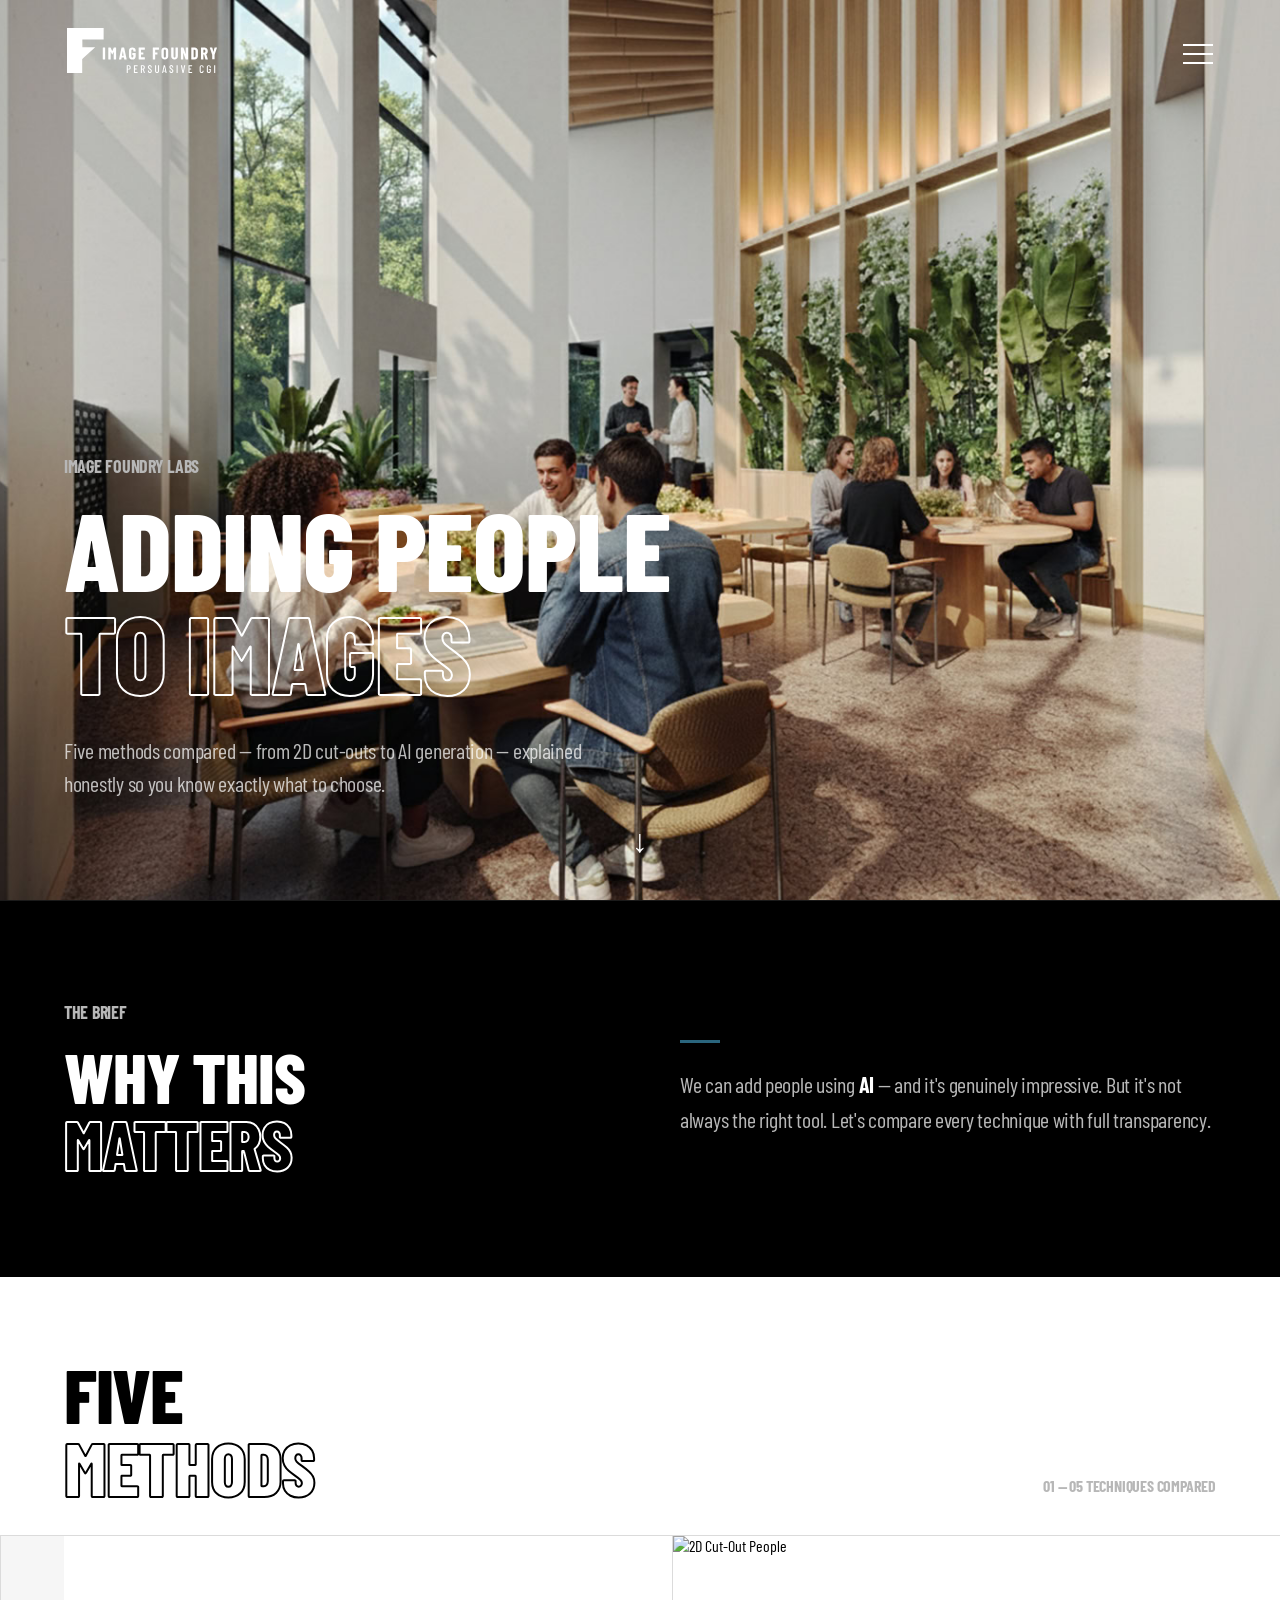
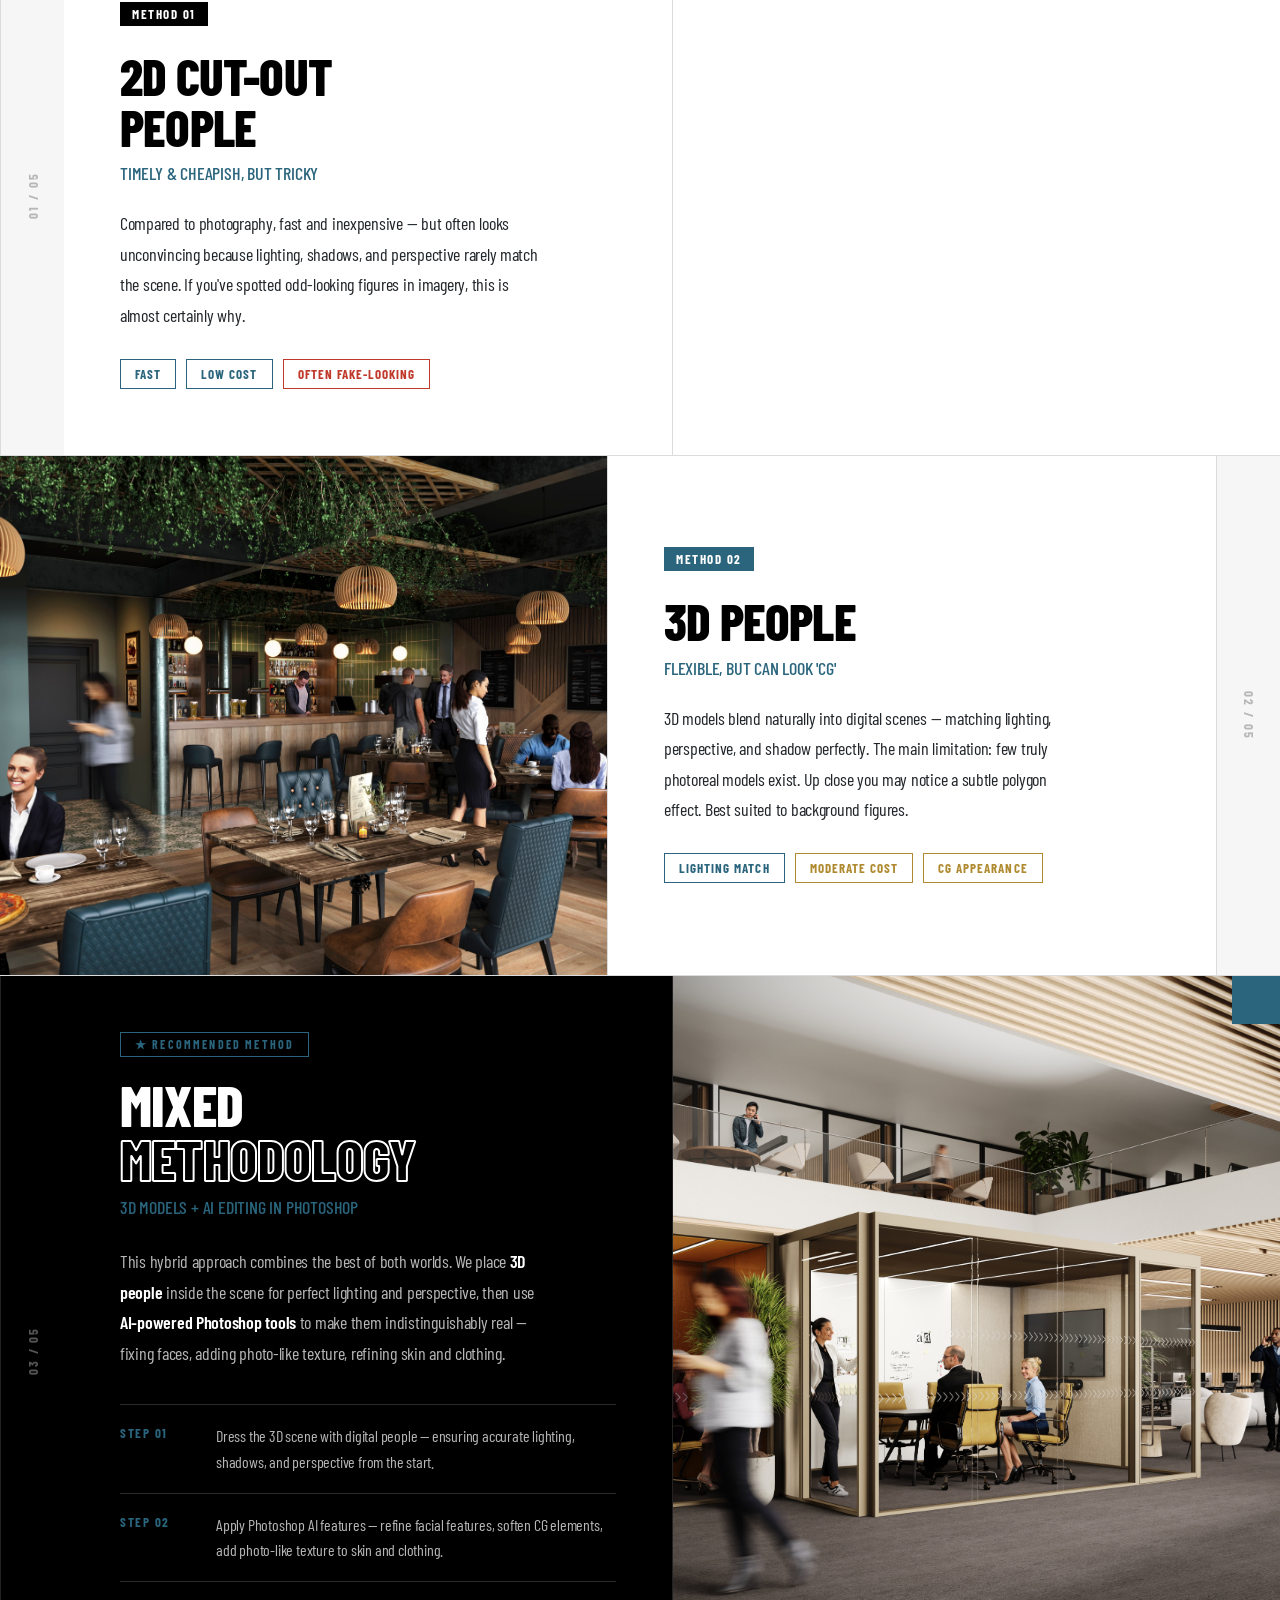
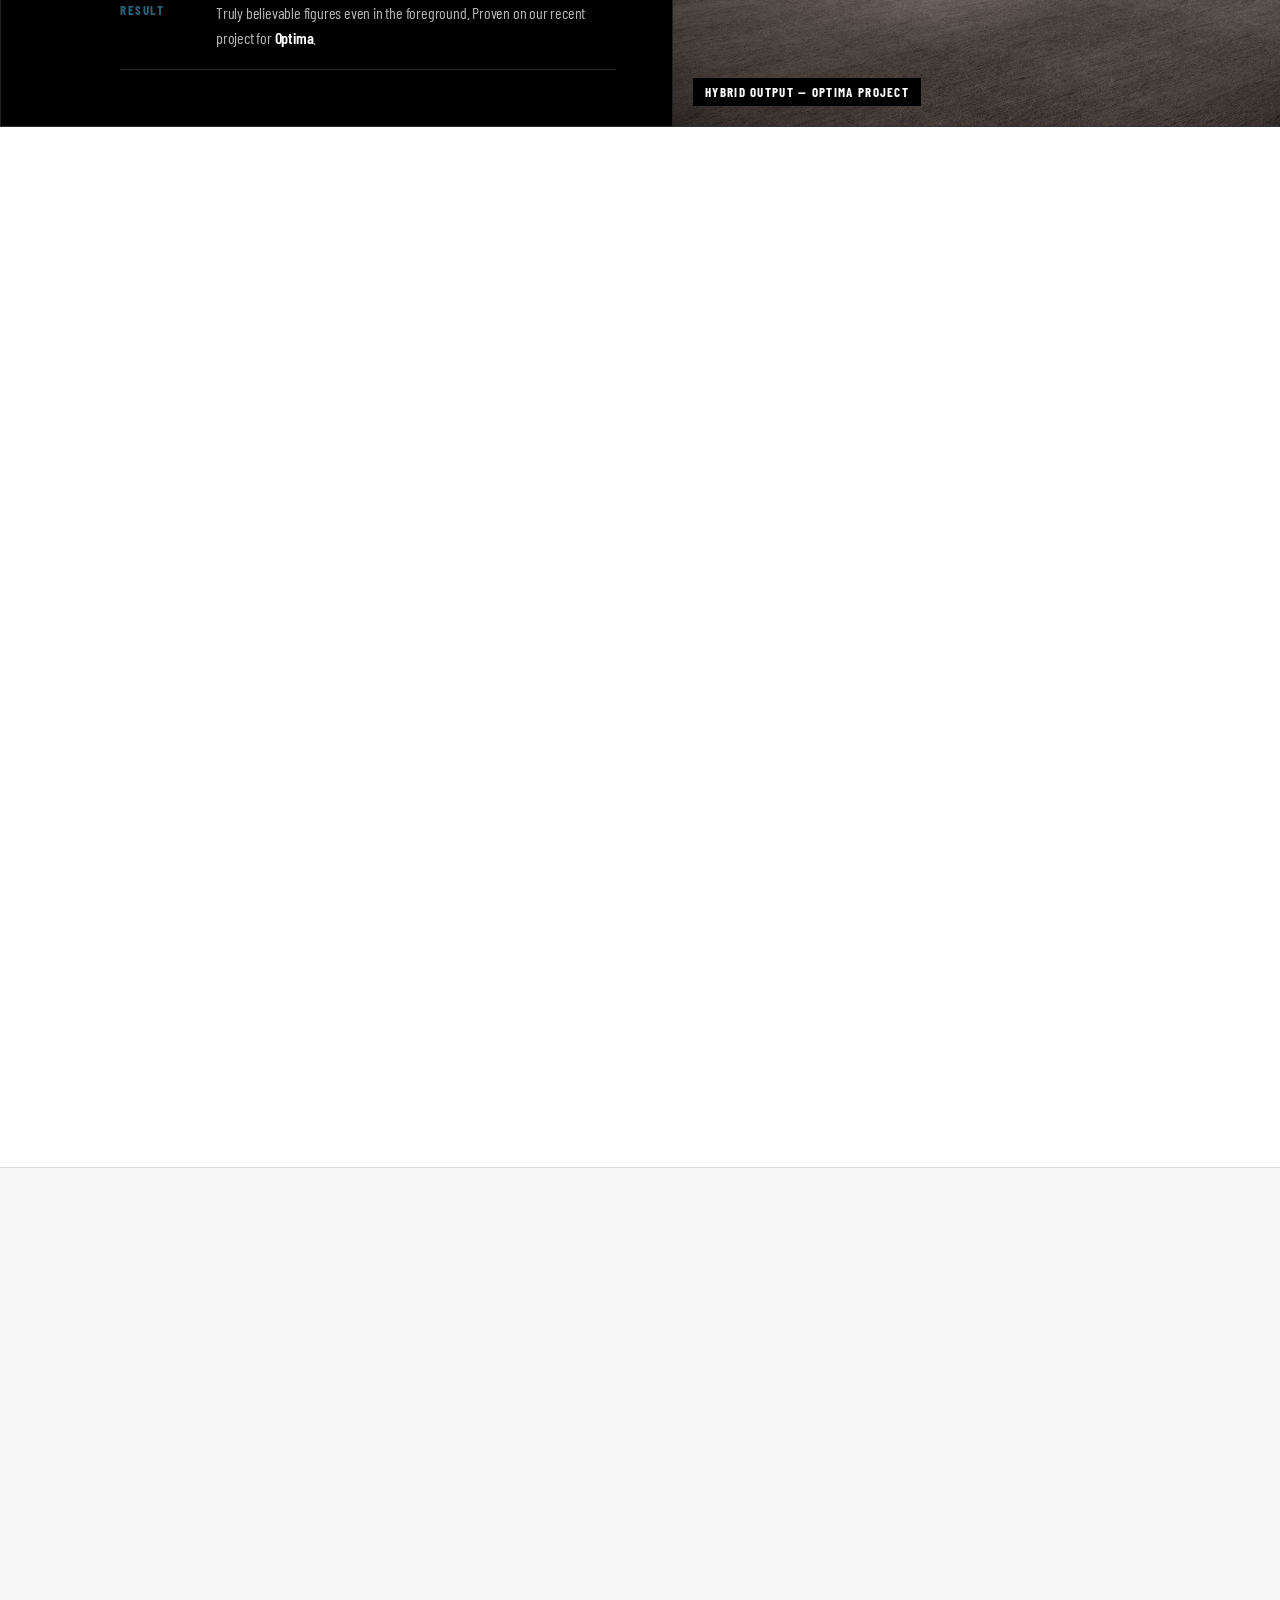
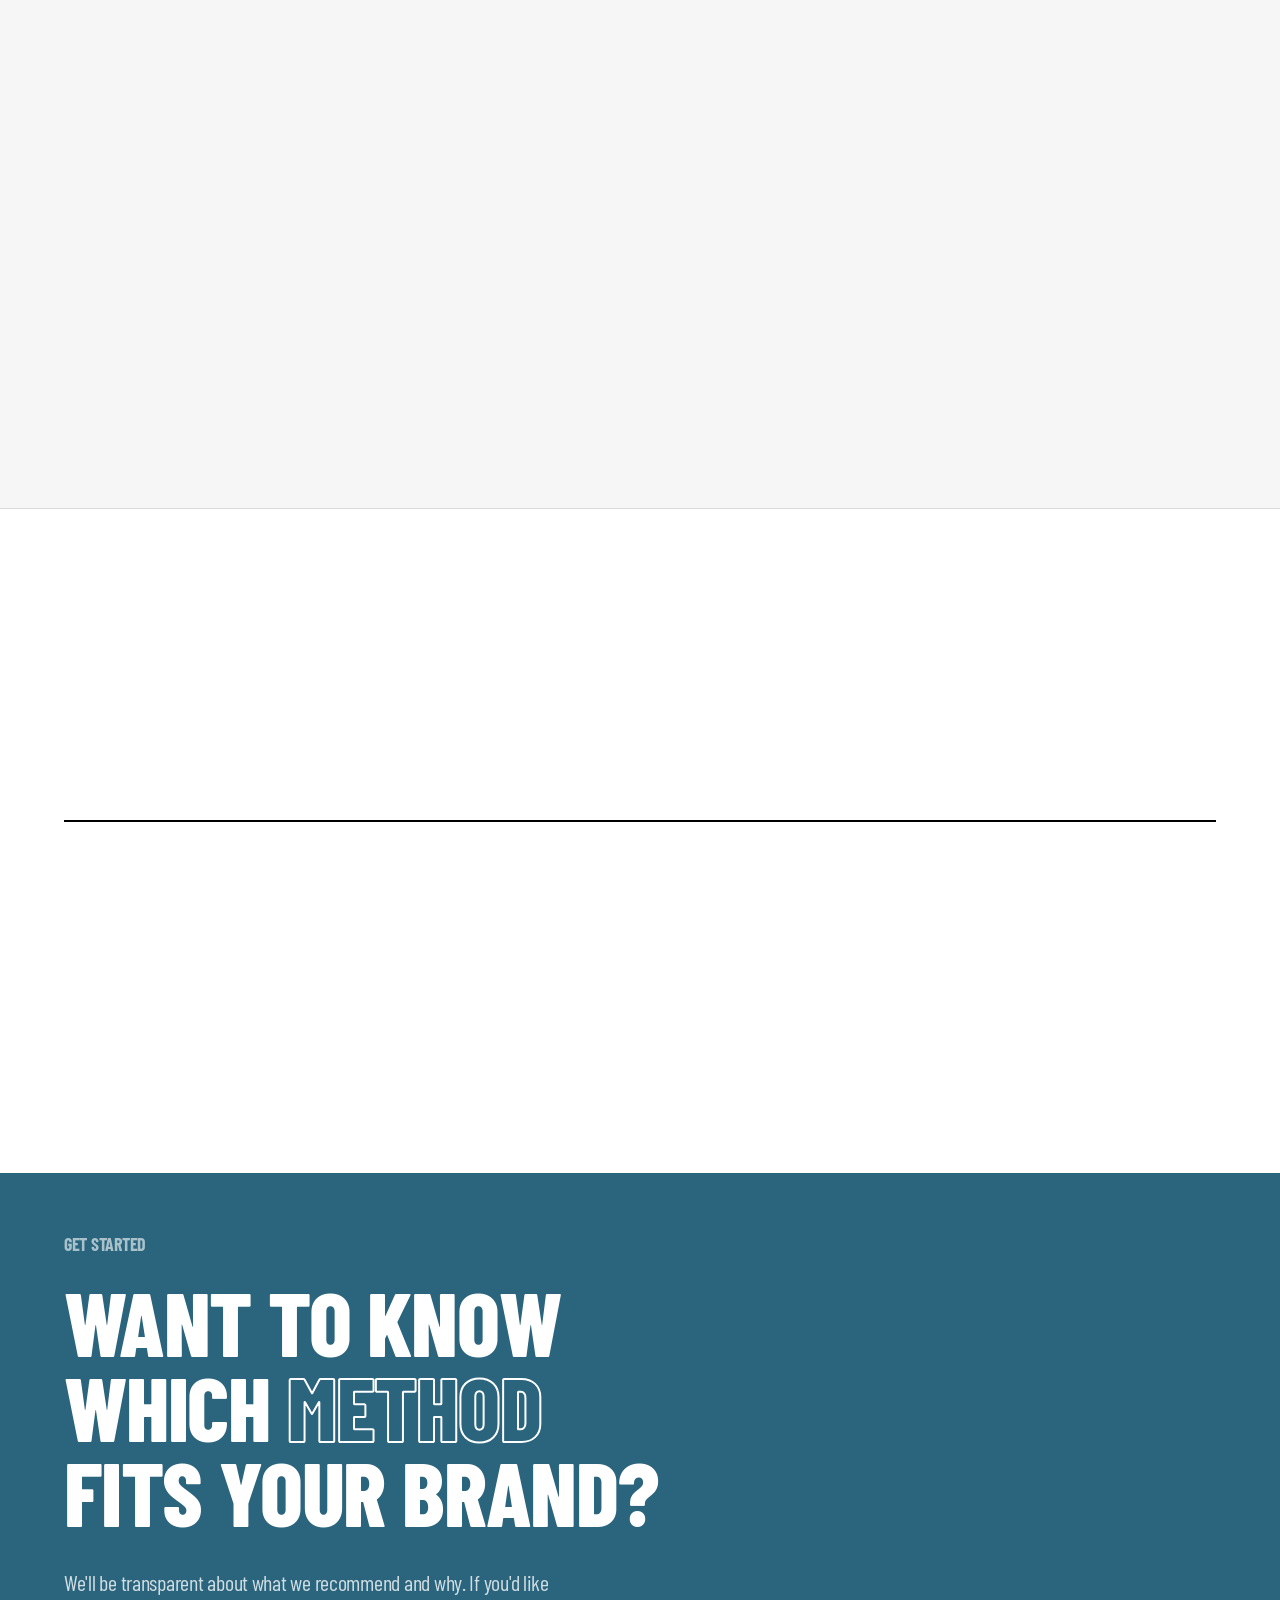
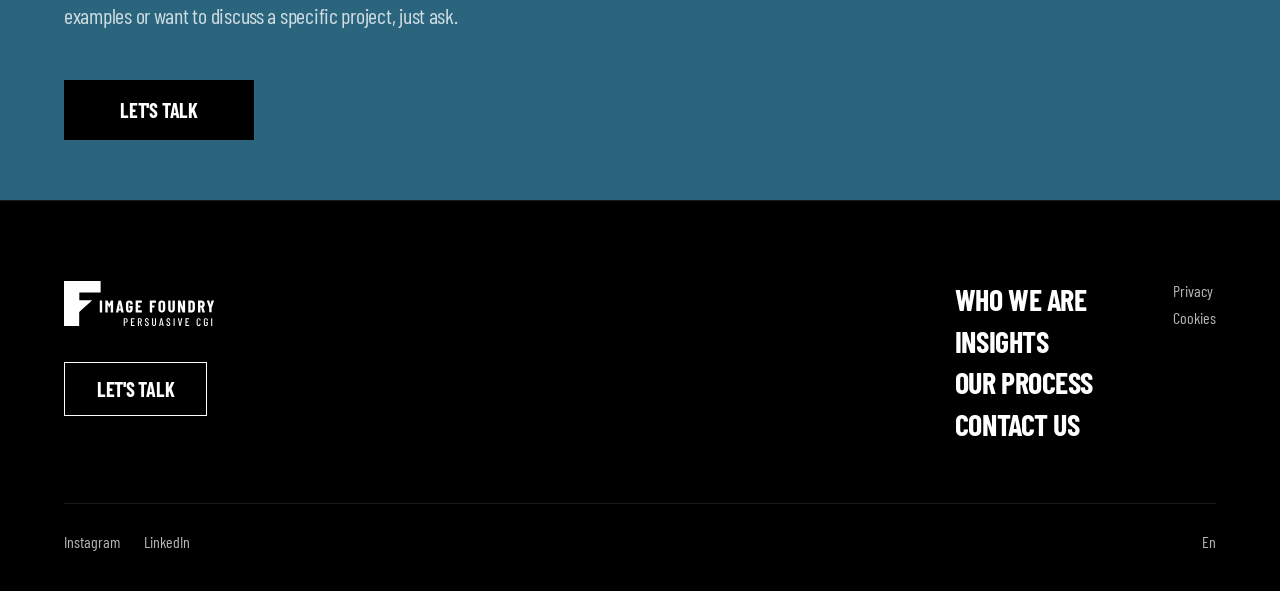
==== commit 38c15c06: "changes" ====
--- a/index.html
+++ b/index.html
@@ -58,9 +58,15 @@
     }
     .footer-grid {
       display: grid;
-      grid-template-columns: 280px 1fr auto;
+      grid-template-columns: 280px 1fr;
       gap: 64px;
       margin-bottom: 60px;
+    }
+    .footer-right {
+      display: flex;
+      justify-content: flex-end;
+      align-items: flex-start;
+      gap: 80px;
     }
     .footer-logo-block { display: flex; flex-direction: column; gap: 28px; }
     .footer-logo-mark {
@@ -329,7 +335,7 @@
     }
     .hero-bg {
       position: absolute; inset: 0;
-      background-image: url('images/img01.jpg');
+      background-image: url('images/AI People - Cafe.jpg');
       background-size: cover; background-position: center;
     }
     .hero-content {
@@ -545,10 +551,10 @@
     }
     .gallery-grid {
       display: grid; grid-template-columns: repeat(3, 1fr);
-      gap: 0;
-    }
-    .gi { overflow: hidden; position: relative; }
-    .gi img { width: 100%; height: auto; display: block; transition: transform 0.7s ease; }
+      gap: 6px;
+    }
+    .gi { overflow: hidden; position: relative; aspect-ratio: 4/3; }
+    .gi img { width: 100%; height: 100%; object-fit: cover; display: block; transition: transform 0.7s ease; }
     .gi:hover img { transform: scale(1.06); }
     .gi-tag {
       position: absolute; bottom: 0; left: 0; right: 0;
@@ -590,7 +596,7 @@
 
     /* CTA */
     .section-cta {
-      background: var(--teal); padding: 100px 64px;
+      background: var(--teal); padding: 60px 64px;
       display: flex; flex-direction: column; align-items: flex-start;
     }
     .cta-eyebrow {
@@ -632,6 +638,7 @@
       .gallery-head { flex-direction: column; align-items: flex-start; gap: 16px; }
       .gallery-sub { text-align: left; }
       .footer-grid { grid-template-columns: 1fr; }
+      .footer-right { flex-direction: column; gap: 32px; }
       .footer-legal { align-items: flex-start; }
     }
     @media (max-width: 600px) {
@@ -732,14 +739,14 @@
       </div>
     </div>
     <div class="method-image">
-      <img src="images/img02.jpg" alt="2D Cut-Out People" loading="lazy" />
+      <img src="images/2D Cut-Out People.jpg" alt="2D Cut-Out People" loading="lazy" />
     </div>
   </div>
 
   <!-- METHOD 02 -->
   <div class="method-row flip wow">
     <div class="method-image">
-      <img src="images/img03.jpg" alt="3D People" loading="lazy" />
+      <img src="images/3D People.jpg" alt="3D People" loading="lazy" />
     </div>
     <div class="method-body-wrap">
       <span class="method-tag">Method 02</span>
@@ -779,7 +786,7 @@
       </div>
     </div>
     <div class="mf-image">
-      <img src="images/img04.jpg" alt="Mixed Methodology result" loading="lazy" />
+      <img src="images/Mixed Methodology.jpg" alt="Mixed Methodology result" loading="lazy" />
       <div class="mf-teal"></div>
       <div class="mf-caption">Hybrid Output — Optima Project</div>
     </div>
@@ -800,14 +807,14 @@
       </div>
     </div>
     <div class="method-image">
-      <img src="images/img05.jpg" alt="Classic Photo Shoot" loading="lazy" />
+      <img src="images/Classic Photo Shoot.jpg" alt="Classic Photo Shoot" loading="lazy" />
     </div>
   </div>
 
   <!-- METHOD 05 -->
   <div class="method-row flip wow">
     <div class="method-image">
-      <img src="images/img06.jpg" alt="AI-Based People" loading="lazy" />
+      <img src="images/AI-Based People.png" alt="AI-Based People" loading="lazy" />
     </div>
     <div class="method-body-wrap">
       <span class="method-tag">Method 05</span>
@@ -833,11 +840,12 @@
       <p class="gallery-sub">Lifestyle figures generated with AI tools, matched to scene lighting and context.</p>
     </div>
     <div class="gallery-grid">
-      <div class="gi wow"><img src="images/img07.jpg" alt="AI People 1" loading="lazy" /><div class="gi-tag">AI Generation — 01</div></div>
-      <div class="gi wow"><img src="images/img08.jpg" alt="AI People 2" loading="lazy" /><div class="gi-tag">AI Generation — 02</div></div>
-      <div class="gi wow"><img src="images/img09.jpg" alt="AI People 3" loading="lazy" /><div class="gi-tag">AI Generation — 03</div></div>
-      <div class="gi wow"><img src="images/img10.jpg" alt="AI People 4" loading="lazy" /><div class="gi-tag">AI Generation — 04</div></div>
-      <div class="gi wow"><img src="images/img11.jpg" alt="AI People 5" loading="lazy" /><div class="gi-tag">AI Generation — 05</div></div>
+      <div class="gi wow"><img src="images/AI People - Restaurant.jpg" alt="AI People 1" loading="lazy" /><div class="gi-tag">AI Generation — 01</div></div>
+      <div class="gi wow"><img src="images/AI People - Study Lounge.jpg" alt="AI People 2" loading="lazy" /><div class="gi-tag">AI Generation — 02</div></div>
+      <div class="gi wow"><img src="images/AI People - Communal Lounge.jpg" alt="AI People 3" loading="lazy" /><div class="gi-tag">AI Generation — 03</div></div>
+      <div class="gi wow"><img src="images/AI People - Apartment.jpg" alt="AI People 4" loading="lazy" /><div class="gi-tag">AI Generation — 04</div></div>
+      <div class="gi wow"><img src="images/AI People - Cafe.jpg" alt="AI People 5" loading="lazy" /><div class="gi-tag">AI Generation — 05</div></div>
+      <div class="gi wow"><img src="images/AI-Based People.png" alt="AI People 6" loading="lazy" /><div class="gi-tag">AI Generation — 06</div></div>
     </div>
   </section>
 
@@ -888,23 +896,23 @@
   <div class="footer-grid">
     <div class="footer-logo-block">
       <div>
-        <div class="footer-logo-mark">F</div>
-        <div class="footer-logo-name">Image Foundry</div>
-        <div class="footer-logo-tagline">Persuasive CGI</div>
+        <img src="images/logo.svg" alt="Image Foundry" style="width:150px; display:block; filter: brightness(0) invert(1); margin-bottom: 8px;" />
       </div>
       <a href="https://www.imagefoundry.co.uk/contact-us/" class="footer-lets-talk">Let's talk</a>
     </div>
-    <nav>
-      <ul class="footer-nav">
-        <li><a href="https://www.imagefoundry.co.uk/about-us/">Who We Are</a></li>
-        <li><a href="https://www.imagefoundry.co.uk/insights/">Insights</a></li>
-        <li><a href="https://www.imagefoundry.co.uk/process/">Our Process</a></li>
-        <li><a href="https://www.imagefoundry.co.uk/contact-us/">Contact Us</a></li>
-      </ul>
-    </nav>
-    <div class="footer-legal">
-      <a href="https://www.imagefoundry.co.uk/privacy-policy/privacy-policy/">Privacy</a>
-      <a href="#">Cookies</a>
+    <div class="footer-right">
+      <nav>
+        <ul class="footer-nav">
+          <li><a href="https://www.imagefoundry.co.uk/about-us/">Who We Are</a></li>
+          <li><a href="https://www.imagefoundry.co.uk/insights/">Insights</a></li>
+          <li><a href="https://www.imagefoundry.co.uk/process/">Our Process</a></li>
+          <li><a href="https://www.imagefoundry.co.uk/contact-us/">Contact Us</a></li>
+        </ul>
+      </nav>
+      <div class="footer-legal">
+        <a href="https://www.imagefoundry.co.uk/privacy-policy/privacy-policy/">Privacy</a>
+        <a href="#">Cookies</a>
+      </div>
     </div>
   </div>
   <div class="footer-bottom">
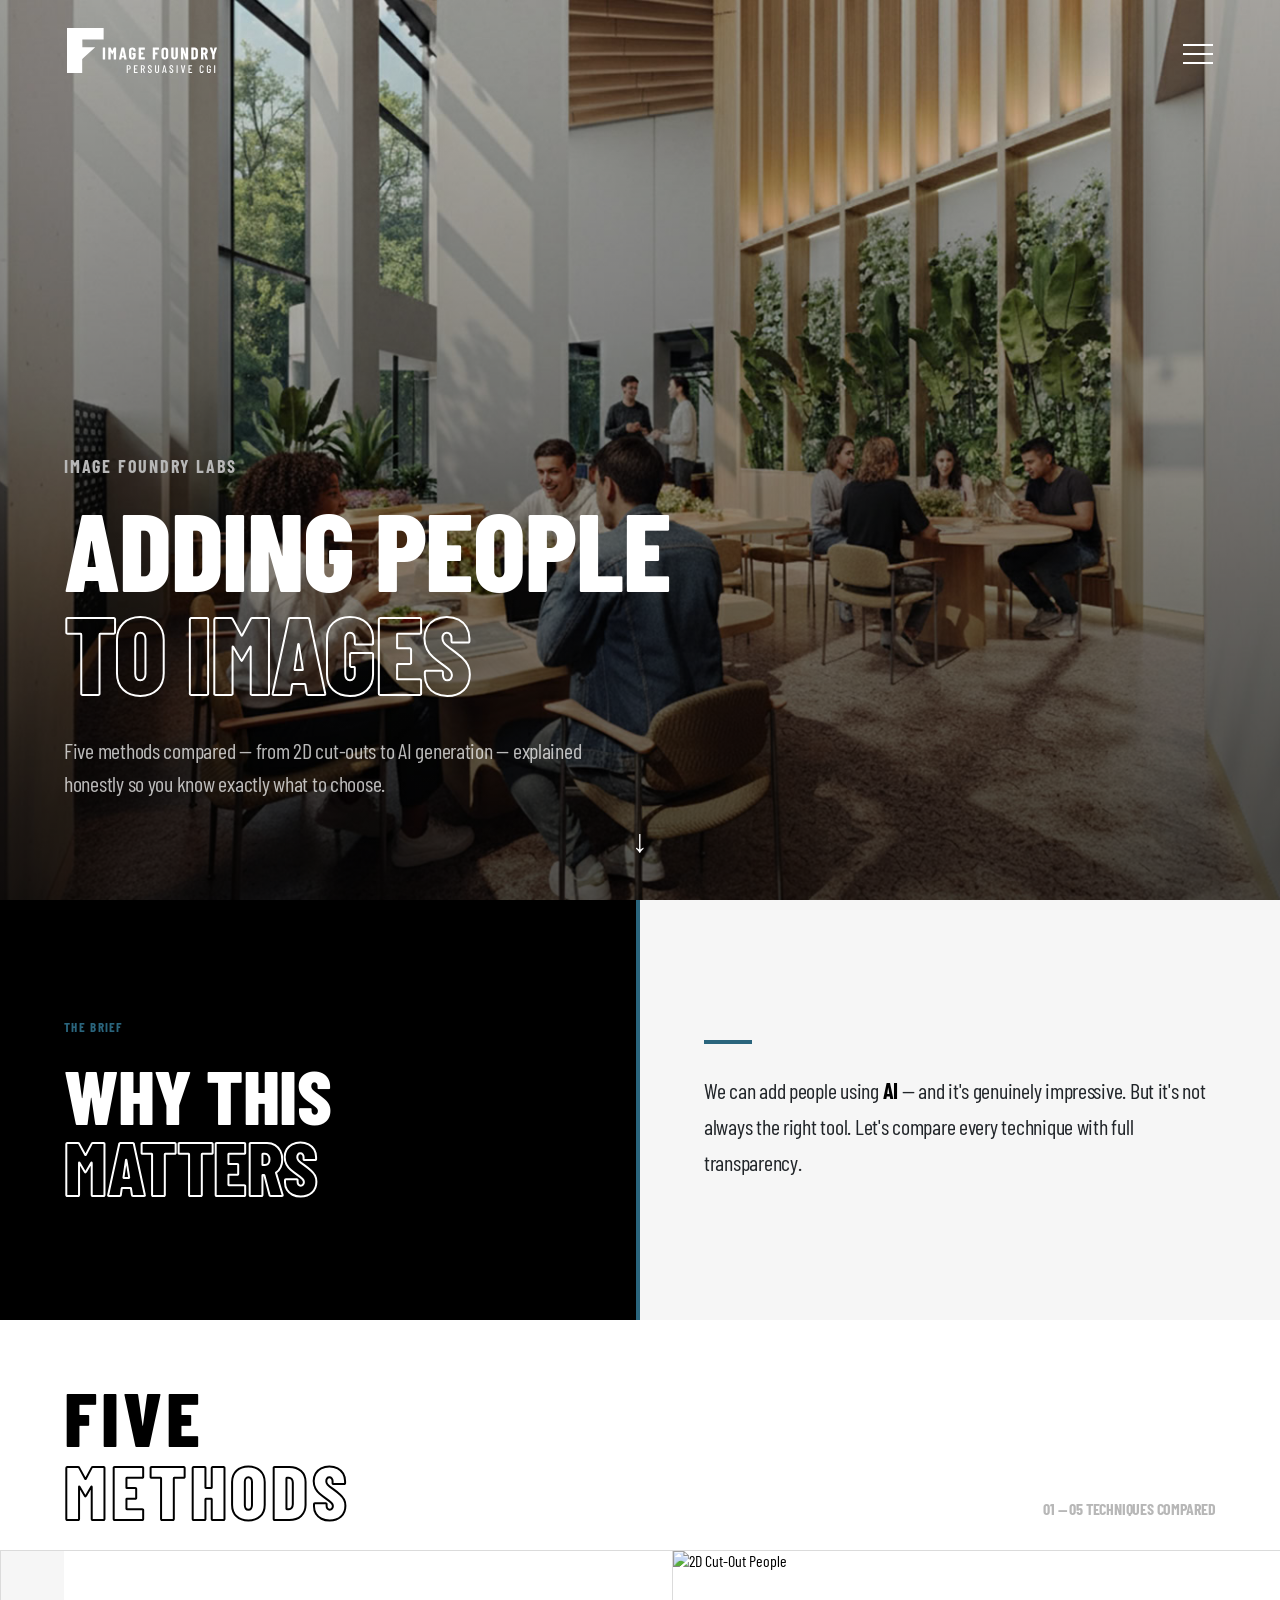
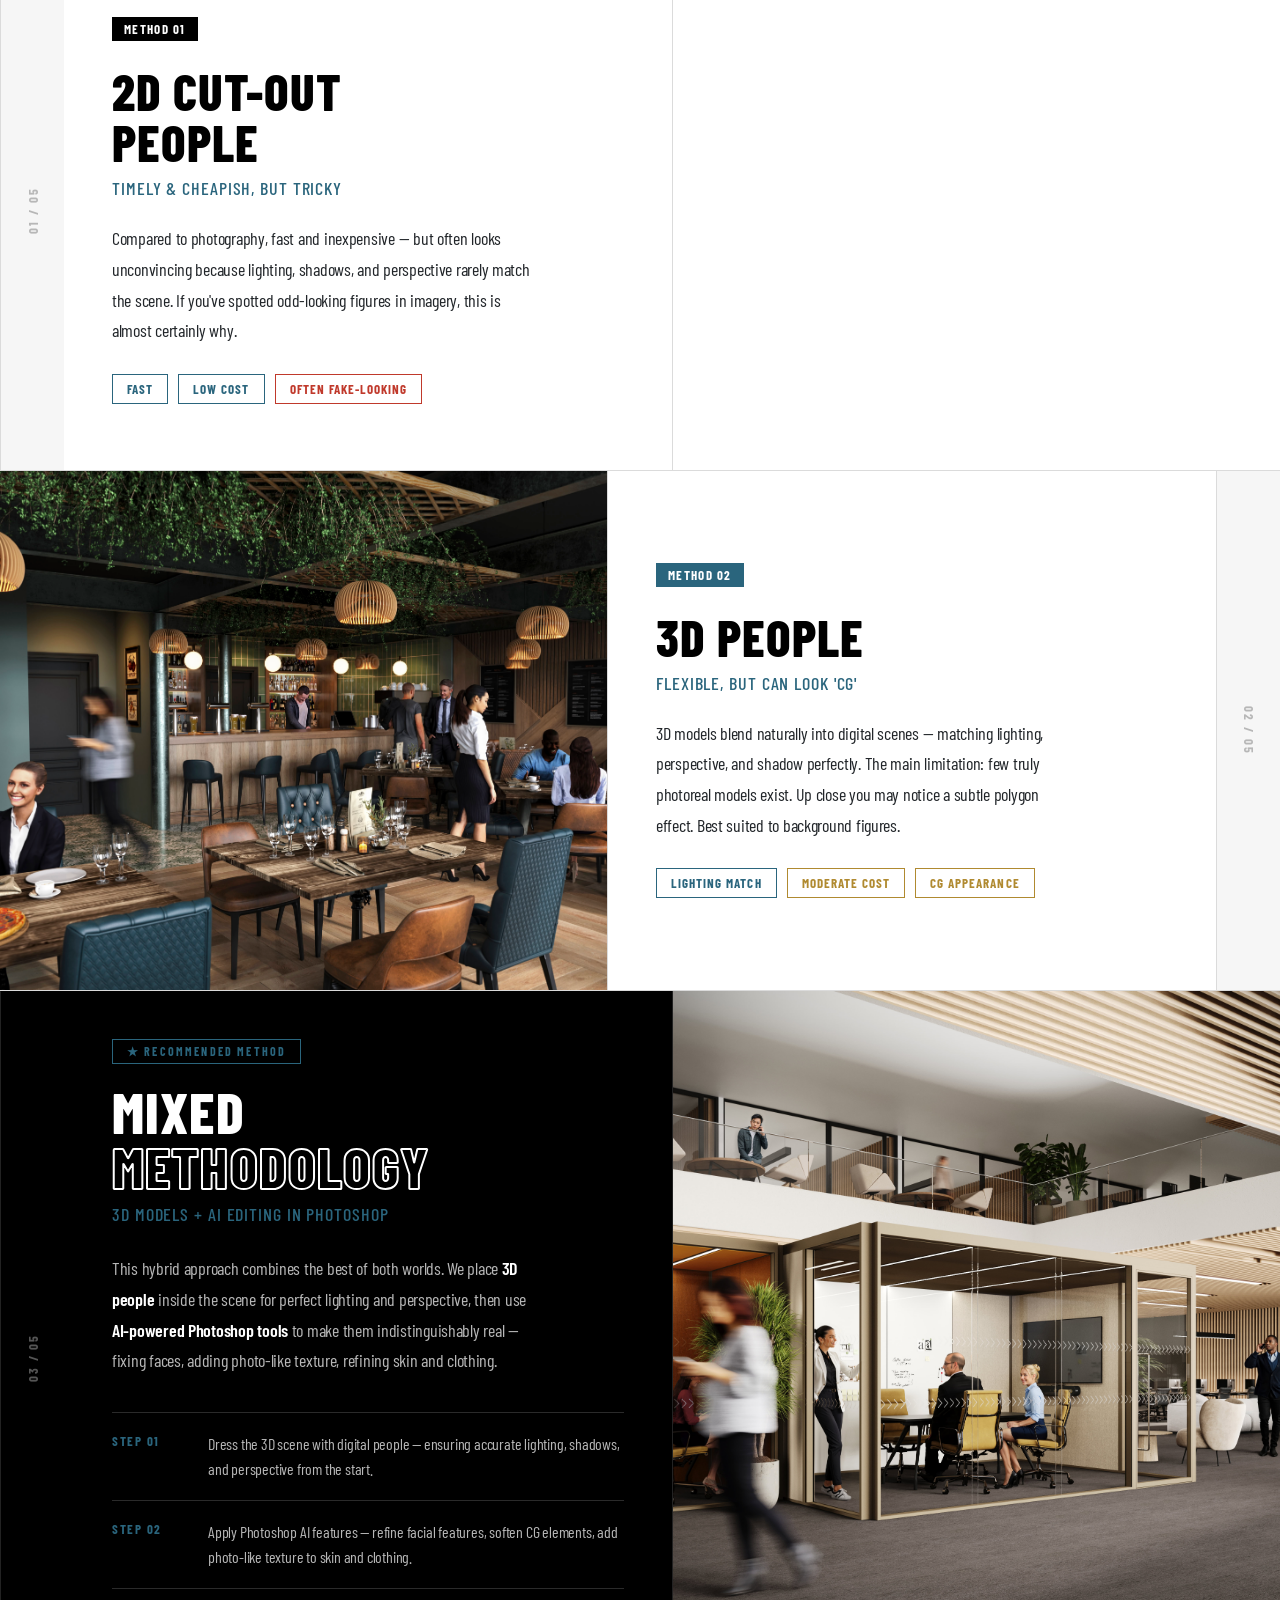
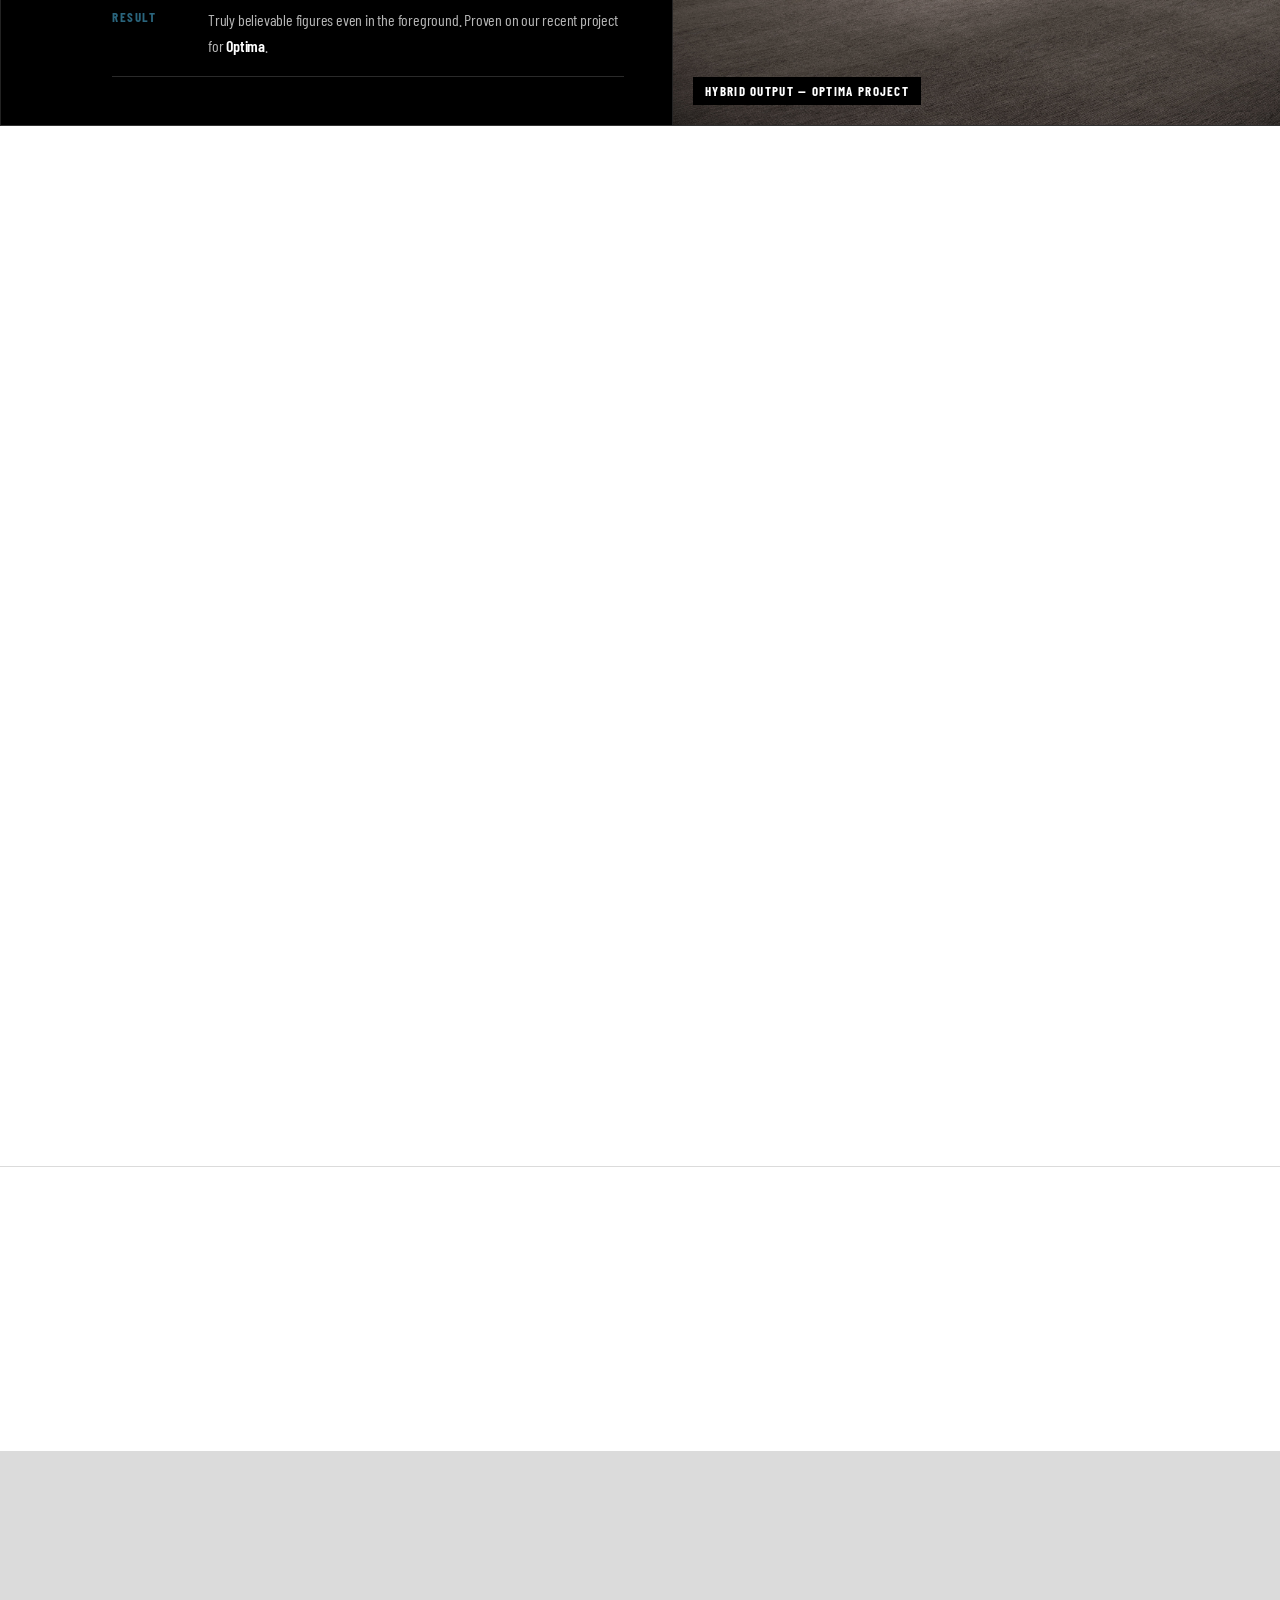
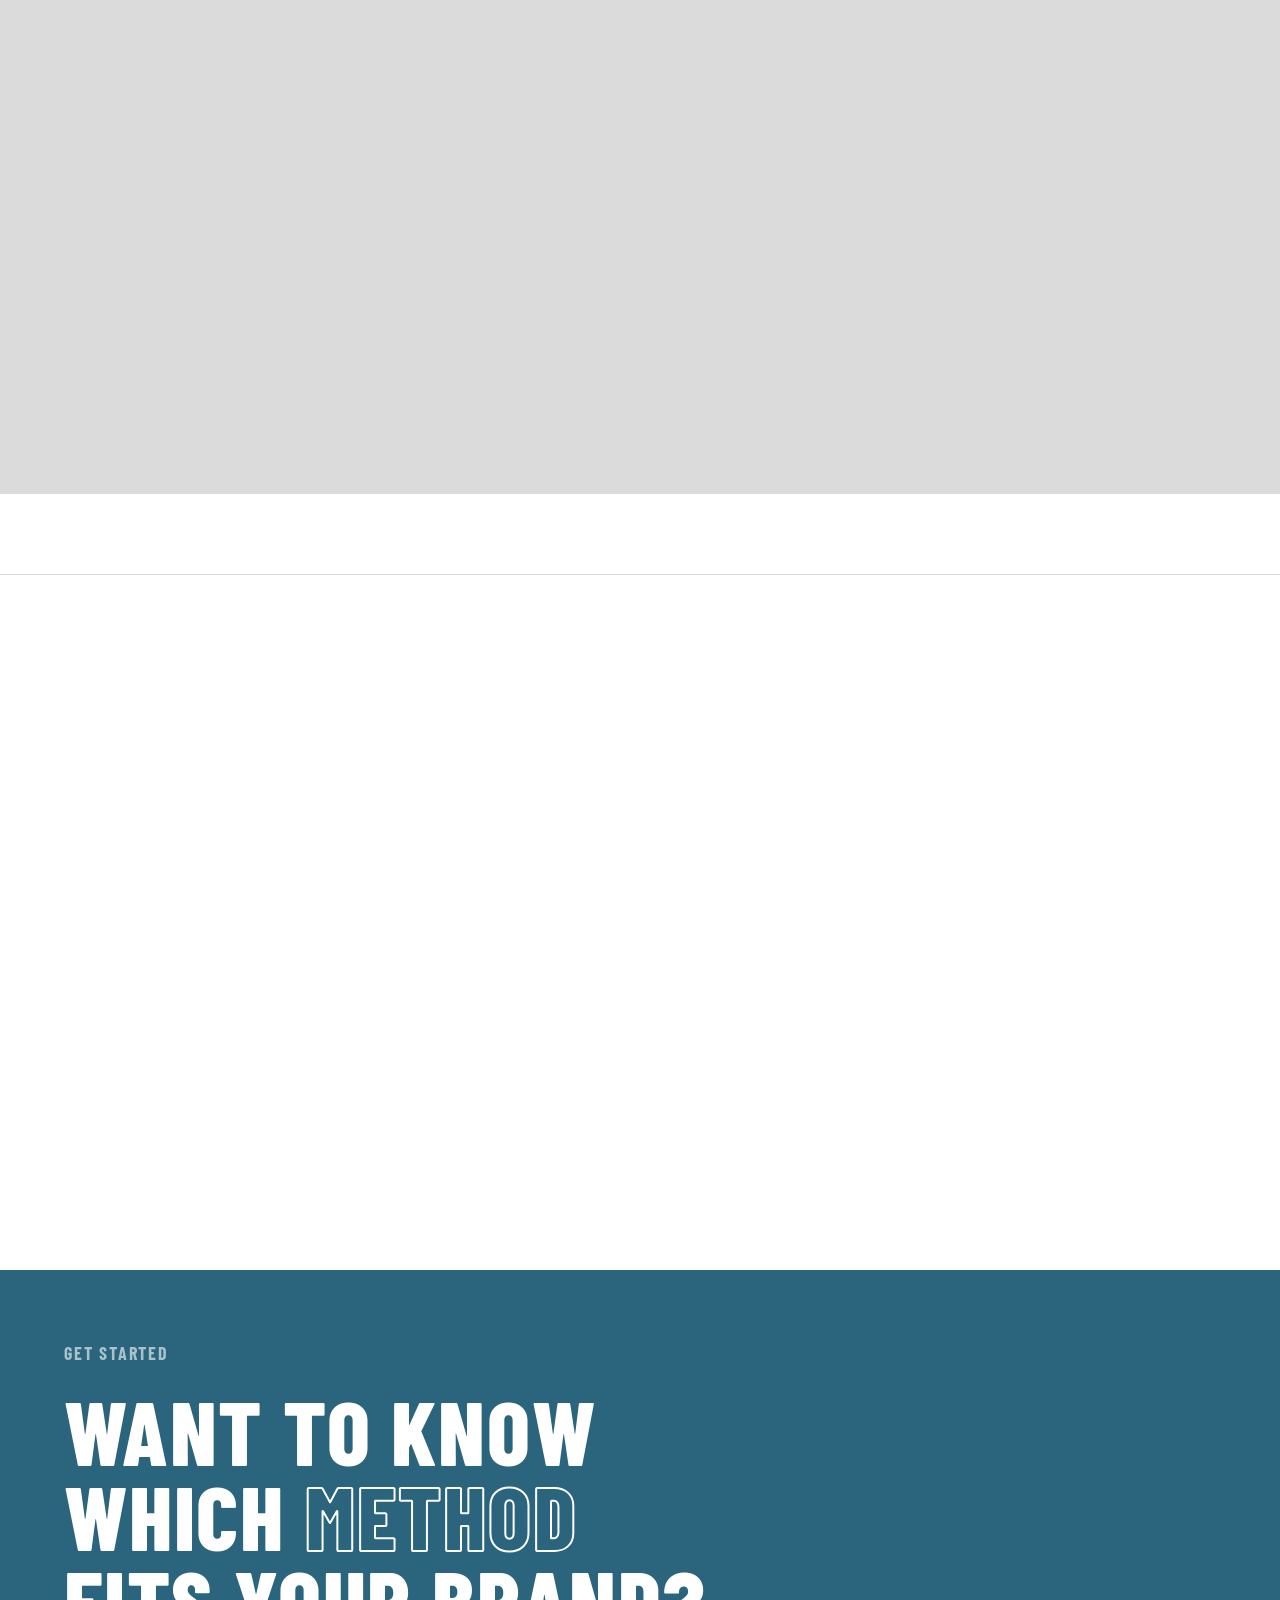
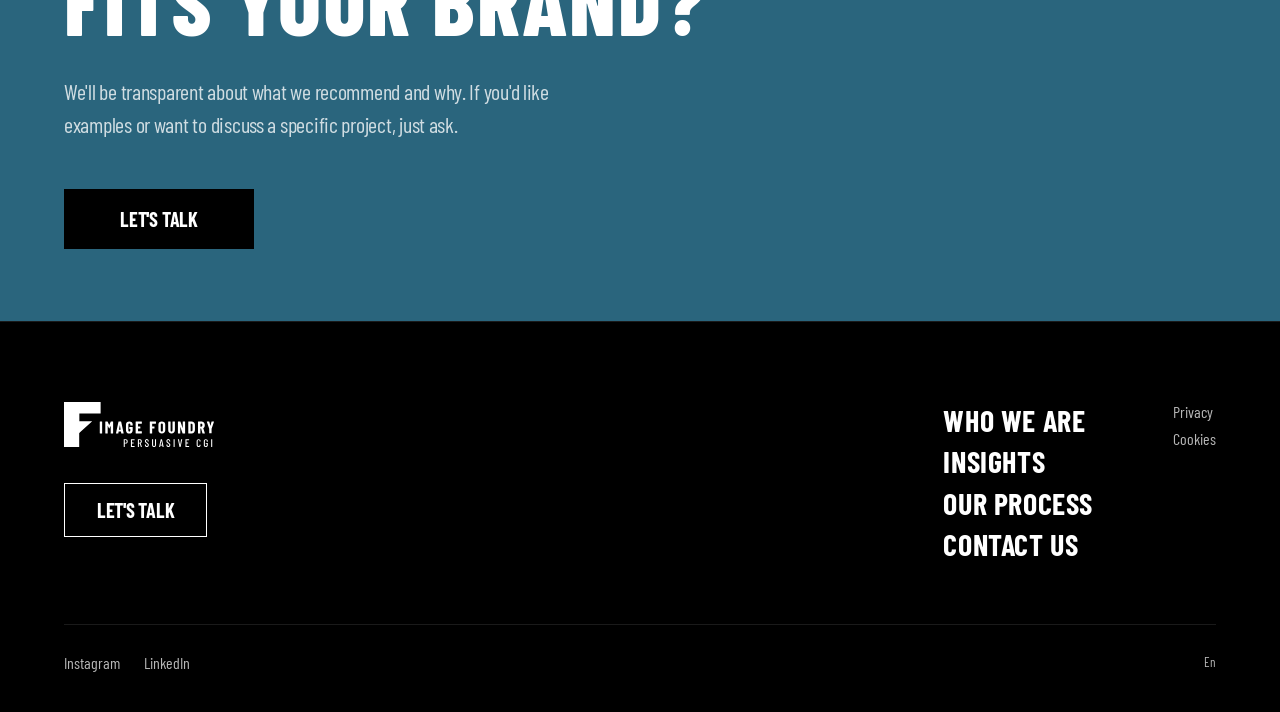
==== commit 89663431: "Optimise hub page: brand guidelines, nav, images, gallery, footer - Apply full IF brand guidelines: " ====
--- a/index.html
+++ b/index.html
@@ -99,7 +99,7 @@
     .footer-nav a {
       font-family: var(--font);
       font-size: 30px; font-weight: 700;
-      letter-spacing: -0.45px; text-transform: uppercase;
+      letter-spacing: 0.02em; text-transform: uppercase;
       color: var(--white); text-decoration: none;
       line-height: 1.25; transition: color 0.2s;
     }
@@ -123,7 +123,7 @@
       transition: color 0.2s;
     }
     .footer-social a:hover { color: var(--white); }
-    .footer-lang { font-size: 16px; color: var(--mid-grey); cursor: pointer; }
+    .footer-lang { font-size: 13px; color: var(--mid-grey); cursor: pointer; }
 
     /* =====================
        HEADER / NAV
@@ -140,7 +140,7 @@
     .sf {
       position: fixed; top: 28px; right: 4%;
       z-index: 10000;
-      display: flex; flex-direction: column; align-items: stretch; gap: 0;
+      display: flex; flex-direction: column; align-items: stretch; gap: 6px;
     }
     .sf-top-row {
       display: flex; justify-content: flex-end; align-items: center;
@@ -214,6 +214,7 @@
     .nav-overlay {
       position: fixed; top: 0; left: 0; right: 0; bottom: 0;
       display: flex; flex-direction: row;
+      align-items: stretch;
       z-index: 9999;
       transform: translateX(100%);
       transition: transform 0.45s cubic-bezier(0.4, 0, 0.2, 1);
@@ -224,103 +225,99 @@
     .nav-content-panel {
       flex: 1;
       background: var(--white);
-      padding: 64px 56px;
+      max-height: 100vh;
       overflow-y: auto;
-      display: flex; flex-direction: column;
-    }
-    .ncp-label {
-      font-size: 13px; font-weight: 700; letter-spacing: 0.12em;
-      text-transform: uppercase; color: var(--mid-grey);
-      margin-bottom: 28px; display: block;
-    }
+      -ms-overflow-style: none; scrollbar-width: none;
+      transition: opacity 0.2s ease, visibility 0.2s ease;
+    }
+    .nav-content-panel::-webkit-scrollbar { display: none; }
     .ncp-heading {
-      font-size: clamp(36px, 4vw, 56px); font-weight: 800;
-      letter-spacing: -0.8px; text-transform: uppercase; line-height: 0.95;
-      margin-bottom: 20px;
+      font-size: 50px; font-weight: 700;
+      letter-spacing: 0; text-transform: uppercase; line-height: 1;
+      margin-bottom: 2rem; color: var(--black);
     }
     .ncp-body {
-      font-size: 17px; font-weight: 400; line-height: 1.7;
-      color: var(--near-black); max-width: 480px; margin-bottom: 32px;
-    }
+      font-size: 18px; font-weight: 400; line-height: 1.5;
+      color: #555; max-width: 400px; margin-bottom: 1.5rem;
+    }
+    .ncp-header { padding: 3rem; }
     .ncp-grid {
-      display: grid; grid-template-columns: repeat(3, 1fr); gap: 0;
-      margin-top: 8px;
+      display: grid; grid-template-columns: repeat(3, 1fr);
+      gap: 12px; padding: 0 3rem 3rem;
     }
     .ncp-item {
-      position: relative; overflow: hidden; aspect-ratio: 4/3;
+      position: relative; overflow: hidden;
       display: block; text-decoration: none;
-    }
-    .ncp-item img { width: 100%; height: 100%; object-fit: cover; display: block; transition: transform 0.4s; }
+      height: 220px; cursor: pointer;
+    }
+    .ncp-item::after {
+      content: ''; background: rgba(0,0,0,0.3);
+      width: 100%; height: 100%;
+      position: absolute; inset: 0;
+    }
+    .ncp-item img { object-fit: cover; width: 100%; height: 100%; display: block; transition: transform 0.4s; }
     .ncp-item:hover img { transform: scale(1.05); }
     .ncp-item-label {
-      position: absolute; bottom: 0; left: 0; right: 0;
-      background: rgba(0,0,0,0.6); color: var(--white);
-      font-family: var(--font); font-size: 13px; font-weight: 700;
-      letter-spacing: 0.08em; text-transform: uppercase;
-      padding: 10px 12px; text-decoration: none;
-    }
-    .ncp-link {
-      display: inline-block; margin-top: 24px;
-      font-family: var(--font); font-size: 16px; font-weight: 700;
-      letter-spacing: 0.06em; text-transform: uppercase;
-      color: var(--teal); text-decoration: none;
-      border-bottom: 2px solid var(--teal); padding-bottom: 2px;
-      transition: color 0.2s;
+      position: absolute; bottom: 12px; left: 30px;
+      color: var(--white); z-index: 2;
+      font-family: var(--font); font-size: 28px; font-weight: 700;
+      letter-spacing: -0.015em; text-transform: uppercase;
+      text-decoration: underline;
     }
 
     /* RIGHT — black links panel */
     .nav-links-panel {
-      width: clamp(280px, 26vw, 360px);
-      background: #0f0f0f;
+      width: 25%; min-width: 280px;
+      background: var(--black);
       display: flex; flex-direction: column;
-      padding: 0 48px 48px 48px;
-      overflow-y: auto; flex-shrink: 0;
+      justify-content: space-between;
+      padding: 10rem 2rem 4rem 4rem;
+      height: 100vh; overflow-y: auto;
+      flex-shrink: 0; position: relative;
     }
 
     /* ✕ close */
     .nav-close {
-      display: block; align-self: flex-end;
-      margin-top: 28px;
+      position: absolute; top: 1.8rem; right: 1.8rem;
       background: none; border: none;
-      color: var(--white); font-size: 28px; line-height: 1;
-      cursor: pointer; padding: 4px 0;
-      transition: color 0.2s; font-family: Arial, sans-serif;
-    }
-    .nav-close:hover { color: var(--mid-grey); }
+      color: var(--white); font-size: 24px; line-height: 1;
+      cursor: pointer; padding: 0;
+      transition: opacity 0.2s;
+    }
+    .nav-close:hover { opacity: 0.7; }
 
     /* Links */
     .nav-links {
-      list-style: none; margin-top: 36px;
-      display: flex; flex-direction: column; gap: 0;
+      list-style: none; margin: 0; padding: 0;
+      display: flex; flex-direction: column;
     }
     .nav-links li a {
       font-family: var(--font);
-      font-size: clamp(22px, 2.2vw, 30px); font-weight: 800;
-      letter-spacing: -0.2px; text-transform: uppercase; line-height: 1.3;
+      font-size: 30px; font-weight: 700;
+      letter-spacing: -0.45px; text-transform: uppercase; line-height: normal;
       color: var(--white); text-decoration: none;
-      display: block; padding: 10px 0;
-      transition: color 0.2s;
+      display: block;
+      transition: color 0.3s;
     }
     .nav-links li a:hover,
     .nav-links li a.is-active { color: var(--teal); }
 
     /* Privacy */
-    .nav-privacy { margin-top: 48px; }
+    .nav-privacy { padding-bottom: 4rem; }
     .nav-privacy a {
-      font-size: 14px; color: var(--mid-grey);
-      text-decoration: none; transition: color 0.2s;
-    }
-    .nav-privacy a:hover { color: var(--white); }
+      font-size: 18px; font-weight: 500; letter-spacing: -0.27px;
+      color: var(--white); text-decoration: none; transition: opacity 0.2s;
+    }
+    .nav-privacy a:hover { opacity: 0.7; }
 
     /* Social */
     .nav-social {
-      display: flex; justify-content: space-between;
-      margin-top: auto; padding-top: 28px;
-      border-top: 1px solid #222;
+      display: flex; gap: 24px;
+      padding-top: 4rem;
     }
     .nav-social a {
-      font-size: 14px; color: var(--mid-grey);
-      text-decoration: none; transition: color 0.2s;
+      font-size: 14px; font-weight: 400;
+      color: var(--mid-grey); text-decoration: none; transition: color 0.2s;
     }
     .nav-social a:hover { color: var(--white); }
 
@@ -335,7 +332,7 @@
     }
     .hero-bg {
       position: absolute; inset: 0;
-      background-image: url('images/AI People - Cafe.jpg');
+      background-image: linear-gradient(to bottom, rgba(0,0,0,0.15) 0%, rgba(0,0,0,0.65) 100%), url('images/AI People - Cafe.jpg');
       background-size: cover; background-position: center;
     }
     .hero-content {
@@ -343,7 +340,7 @@
       padding: 0 64px 100px; max-width: 1000px;
     }
     .hero-eyebrow {
-      font-size: 18px; font-weight: 700; letter-spacing: -0.27px;
+      font-size: 18px; font-weight: 700; letter-spacing: 0.1em;
       text-transform: uppercase; color: var(--mid-grey);
       margin-bottom: 20px; display: block;
     }
@@ -370,45 +367,52 @@
 
     /* INTRO STRIP */
     .intro-strip {
+      display: grid; grid-template-columns: 1fr 1fr;
+      min-height: 420px;
+    }
+    .intro-left {
       background: var(--black);
-      padding: 100px 64px;
-      display: grid; grid-template-columns: 1fr 1fr; gap: 80px; align-items: center;
-      border-top: 1px solid #1a1a1a;
-    }
-    .intro-left { display: flex; flex-direction: column; }
+      padding: 80px 64px;
+      display: flex; flex-direction: column; justify-content: center;
+      border-right: 4px solid var(--teal);
+    }
     .intro-label {
-      font-size: 18px; font-weight: 700; letter-spacing: -0.27px;
-      text-transform: uppercase; color: var(--mid-grey);
-      margin-bottom: 20px; display: block;
+      font-size: 13px; font-weight: 700; letter-spacing: 0.1em;
+      text-transform: uppercase; color: var(--teal);
+      margin-bottom: 24px; display: block;
     }
     .intro-heading {
-      font-size: clamp(46px, 5.5vw, 80px); font-weight: 800;
-      letter-spacing: -1.2px; text-transform: uppercase; line-height: 0.95;
+      font-size: clamp(52px, 6vw, 88px); font-weight: 800;
+      letter-spacing: -0.5px; text-transform: uppercase; line-height: 0.93;
       color: var(--white);
     }
     .intro-heading span {
       -webkit-text-stroke: 2px var(--white);
       -webkit-text-fill-color: transparent;
     }
-    .intro-right { display: flex; flex-direction: column; justify-content: center; gap: 24px; }
+    .intro-right {
+      background: var(--off-white);
+      padding: 80px 64px;
+      display: flex; flex-direction: column; justify-content: center; gap: 28px;
+    }
     .intro-text {
       font-size: 22px; font-weight: 400; letter-spacing: -0.27px;
-      line-height: 1.6; color: rgba(255,255,255,0.72);
-    }
-    .intro-text strong { font-weight: 700; color: var(--white); }
+      line-height: 1.65; color: var(--near-black);
+    }
+    .intro-text strong { font-weight: 700; color: var(--black); }
     .intro-divider {
-      width: 40px; height: 3px; background: var(--teal);
+      width: 48px; height: 4px; background: var(--teal);
     }
 
     /* METHODS HEADER */
     .methods-header {
-      padding: 80px 64px 32px;
+      padding: 60px 64px 24px;
       display: flex; align-items: flex-end; justify-content: space-between;
       border-bottom: 1px solid var(--light-grey);
     }
     .methods-h2 {
       font-size: clamp(46px, 6vw, 90px); font-weight: 800;
-      letter-spacing: -1.28px; text-transform: uppercase; line-height: 0.95;
+      letter-spacing: 0.05em; text-transform: uppercase; line-height: 0.95;
     }
     .methods-count {
       font-size: 16px; font-weight: 700; letter-spacing: -0.2px;
@@ -436,21 +440,21 @@
     }
 
     .method-body-wrap {
-      padding: 56px; display: flex; flex-direction: column; justify-content: center;
+      padding: 48px; display: flex; flex-direction: column; justify-content: center;
     }
     .method-tag {
       display: inline-block; margin-bottom: 24px; width: fit-content;
-      font-size: 13px; font-weight: 700; letter-spacing: 0.12em;
+      font-size: 13px; font-weight: 700; letter-spacing: 0.1em;
       text-transform: uppercase; color: var(--white);
       background: var(--teal); padding: 4px 12px;
     }
     .method-tag.dark { background: var(--black); }
     .method-title {
       font-size: clamp(36px, 4vw, 60px); font-weight: 800;
-      letter-spacing: -0.8px; text-transform: uppercase; line-height: 1; margin-bottom: 10px;
+      letter-spacing: 0.02em; text-transform: uppercase; line-height: 1; margin-bottom: 10px;
     }
     .method-subtitle {
-      font-size: 18px; font-weight: 500; letter-spacing: -0.2px;
+      font-size: 18px; font-weight: 500; letter-spacing: 0.05em;
       color: var(--teal); text-transform: uppercase; margin-bottom: 24px;
     }
     .method-desc {
@@ -495,7 +499,7 @@
       writing-mode: vertical-rl; transform: rotate(180deg);
       border-right: 1px solid #222;
     }
-    .mf-body { padding: 56px; display: flex; flex-direction: column; justify-content: center; }
+    .mf-body { padding: 48px; display: flex; flex-direction: column; justify-content: center; }
     .mf-rec {
       display: inline-block; margin-bottom: 20px; width: fit-content;
       font-size: 12px; font-weight: 700; letter-spacing: 0.18em;
@@ -504,11 +508,11 @@
     }
     .mf-title {
       font-size: clamp(40px, 4.5vw, 68px); font-weight: 800;
-      letter-spacing: -0.8px; text-transform: uppercase; line-height: 0.95;
+      letter-spacing: 0.02em; text-transform: uppercase; line-height: 0.95;
       color: var(--white); margin-bottom: 10px;
     }
     .mf-subtitle {
-      font-size: 18px; font-weight: 500; letter-spacing: -0.2px;
+      font-size: 18px; font-weight: 500; letter-spacing: 0.05em;
       color: var(--teal); text-transform: uppercase; margin-bottom: 28px;
     }
     .mf-desc {
@@ -539,8 +543,8 @@
     }
 
     /* GALLERY */
-    .section-gallery { background: var(--off-white); padding: 80px 64px; border-top: 1px solid var(--light-grey); }
-    .gallery-head { display: flex; align-items: flex-end; justify-content: space-between; margin-bottom: 40px; }
+    .section-gallery { background: var(--white); padding: 80px 0; border-top: 1px solid var(--light-grey); }
+    .gallery-head { display: flex; align-items: flex-end; justify-content: space-between; margin-bottom: 40px; padding: 0 64px; }
     .gallery-h2 {
       font-size: clamp(40px, 5vw, 72px); font-weight: 800;
       letter-spacing: -1px; text-transform: uppercase; line-height: 0.95;
@@ -550,10 +554,19 @@
       color: var(--mid-grey); max-width: 300px; line-height: 1.5; text-align: right;
     }
     .gallery-grid {
-      display: grid; grid-template-columns: repeat(3, 1fr);
-      gap: 6px;
-    }
-    .gi { overflow: hidden; position: relative; aspect-ratio: 4/3; }
+      display: grid;
+      grid-template-columns: repeat(12, 1fr);
+      grid-auto-rows: 320px;
+      gap: 3px;
+      background: var(--light-grey);
+    }
+    .gallery-grid .gi:nth-child(1) { grid-column: span 5; }
+    .gallery-grid .gi:nth-child(2) { grid-column: span 4; }
+    .gallery-grid .gi:nth-child(3) { grid-column: span 3; }
+    .gallery-grid .gi:nth-child(4) { grid-column: span 3; }
+    .gallery-grid .gi:nth-child(5) { grid-column: span 5; }
+    .gallery-grid .gi:nth-child(6) { grid-column: span 4; }
+    .gi { overflow: hidden; position: relative; }
     .gi img { width: 100%; height: 100%; object-fit: cover; display: block; transition: transform 0.7s ease; }
     .gi:hover img { transform: scale(1.06); }
     .gi-tag {
@@ -569,7 +582,7 @@
     .section-takeaways { padding: 80px 64px; border-top: 1px solid var(--light-grey); }
     .takeaways-hdr { margin-bottom: 56px; }
     .section-eyebrow {
-      font-size: 18px; font-weight: 700; letter-spacing: -0.27px;
+      font-size: 18px; font-weight: 700; letter-spacing: 0.1em;
       text-transform: uppercase; color: var(--mid-grey);
       margin-bottom: 20px; display: block;
     }
@@ -579,16 +592,16 @@
     }
     .takeaways-grid {
       display: grid; grid-template-columns: repeat(4, 1fr);
-      border-top: 2px solid var(--black);
     }
     .takeaway-card { padding: 40px 36px; border-right: 1px solid var(--light-grey); }
     .takeaway-card:last-child { border-right: none; }
+    .takeaway-card:first-child { border-top: 4px solid var(--teal); }
     .ta-num {
       font-size: 14px; font-weight: 700; letter-spacing: 0.1em;
       text-transform: uppercase; color: var(--teal); margin-bottom: 20px; display: block;
     }
     .ta-title {
-      font-size: 26px; font-weight: 700; letter-spacing: -0.4px;
+      font-size: 26px; font-weight: 700; letter-spacing: 0.05em;
       text-transform: uppercase; line-height: 1.1; margin-bottom: 16px;
     }
     .ta-body { font-size: 16px; font-weight: 400; letter-spacing: -0.2px; line-height: 1.7; color: var(--near-black); }
@@ -596,17 +609,17 @@
 
     /* CTA */
     .section-cta {
-      background: var(--teal); padding: 60px 64px;
+      background: var(--teal); padding: 72px 64px;
       display: flex; flex-direction: column; align-items: flex-start;
     }
     .cta-eyebrow {
-      font-size: 18px; font-weight: 700; letter-spacing: -0.27px;
+      font-size: 18px; font-weight: 700; letter-spacing: 0.1em;
       text-transform: uppercase; color: rgba(255,255,255,0.6);
       margin-bottom: 24px; display: block;
     }
     .cta-h2 {
       font-size: clamp(52px, 7vw, 100px); font-weight: 800;
-      letter-spacing: -1.2px; text-transform: uppercase; line-height: 0.95;
+      letter-spacing: 0.02em; text-transform: uppercase; line-height: 0.95;
       color: var(--white); margin-bottom: 32px;
     }
     .cta-sub {
@@ -624,17 +637,20 @@
     /* RESPONSIVE */
     @media (max-width: 1024px) {
       .hero-content { padding: 0 32px 80px; }
-      .intro-strip { grid-template-columns: 1fr; gap: 40px; padding: 80px 32px; }
+      .intro-strip { grid-template-columns: 1fr; }
+      .intro-left { padding: 60px 32px; border-right: none; border-bottom: 4px solid var(--teal); }
+      .intro-right { padding: 60px 32px; }
       .methods-header { padding: 60px 32px 24px; }
       .method-row, .method-row.flip, .method-featured { grid-template-columns: 1fr; min-height: auto; }
       .method-num, .mf-num { display: none; }
       .method-image, .mf-image { aspect-ratio: 16/9; border: none !important; }
       .method-body-wrap, .mf-body { padding: 40px 32px; }
-      .section-gallery, .section-takeaways, .section-cta, footer { padding-left: 32px; padding-right: 32px; }
+      .section-takeaways, .section-cta, footer { padding-left: 32px; padding-right: 32px; }
+      .section-gallery { padding-left: 0; padding-right: 0; }
+      .gallery-head { padding: 0 32px; }
       .takeaways-grid { grid-template-columns: 1fr 1fr; }
-      .gallery-grid { grid-template-columns: 1fr 1fr; grid-template-rows: auto; }
-      .gi { aspect-ratio: 4/3; }
-      .gi:nth-child(1), .gi:nth-child(4) { grid-column: span 1; }
+      .gallery-grid { grid-template-columns: 1fr 1fr; grid-auto-rows: 260px; gap: 3px; background: transparent; }
+      .gallery-grid .gi:nth-child(n) { grid-column: span 1; }
       .gallery-head { flex-direction: column; align-items: flex-start; gap: 16px; }
       .gallery-sub { text-align: left; }
       .footer-grid { grid-template-columns: 1fr; }
@@ -787,7 +803,6 @@
     </div>
     <div class="mf-image">
       <img src="images/Mixed Methodology.jpg" alt="Mixed Methodology result" loading="lazy" />
-      <div class="mf-teal"></div>
       <div class="mf-caption">Hybrid Output — Optima Project</div>
     </div>
   </div>
@@ -942,9 +957,8 @@
 
     const panels = {
       industry: {
-        label: 'Your Industry',
-        heading: 'Industries We Serve',
-        body: 'From interiors to property — we create persuasive CGI imagery for every sector.',
+        heading: 'Industries',
+        body: 'Explore the industries Image Foundry are transforming.',
         grid: [
           { label:'Interiors', img:`${LI}/industry/interiors-living-room.jpeg`, href:`${IF}/industry/interiors/` },
           { label:'Bathrooms', img:`${LI}/industry/bathroom-basin.jpg`,         href:`${IF}/industry/bathrooms/` },
@@ -1014,9 +1028,10 @@
       const el  = document.getElementById('navContentPanel');
       if (!d) { el.innerHTML = ''; return; }
       el.innerHTML = `
-        <span class="ncp-label">${d.label}</span>
-        <h2 class="ncp-heading">${d.heading}</h2>
-        <p class="ncp-body">${d.body}</p>
+        <div class="ncp-header">
+          <h2 class="ncp-heading">${d.heading}</h2>
+          <p class="ncp-body">${d.body}</p>
+        </div>
         <div class="ncp-grid">
           ${d.grid.map(i=>`
             <a class="ncp-item" href="${i.href}">
@@ -1026,22 +1041,33 @@
         </div>`;
     }
 
-    // Hover nav links → update left panel
+    // Hover nav links → only industry shows the left panel
     document.querySelectorAll('.nav-links li a').forEach(a => {
       a.addEventListener('mouseenter', () => {
         document.querySelectorAll('.nav-links li a').forEach(l => l.classList.remove('is-active'));
         a.classList.add('is-active');
-        renderPanel(a.dataset.key);
+        const panel = document.getElementById('navContentPanel');
+        if (a.dataset.key === 'industry') {
+          panel.style.visibility = 'visible';
+          panel.style.opacity = '1';
+          renderPanel('industry');
+        } else {
+          panel.style.visibility = 'hidden';
+          panel.style.opacity = '0';
+        }
       });
     });
 
     // Open / close
     function openNav() {
       document.body.classList.add('nav-open');
-      // default highlight: industry
+      // default: show industry panel
       const def = document.querySelector('.nav-links li a[data-key="industry"]');
       document.querySelectorAll('.nav-links li a').forEach(l => l.classList.remove('is-active'));
       if (def) def.classList.add('is-active');
+      const panel = document.getElementById('navContentPanel');
+      panel.style.visibility = 'visible';
+      panel.style.opacity = '1';
       renderPanel('industry');
     }
     function closeNav() { document.body.classList.remove('nav-open'); }
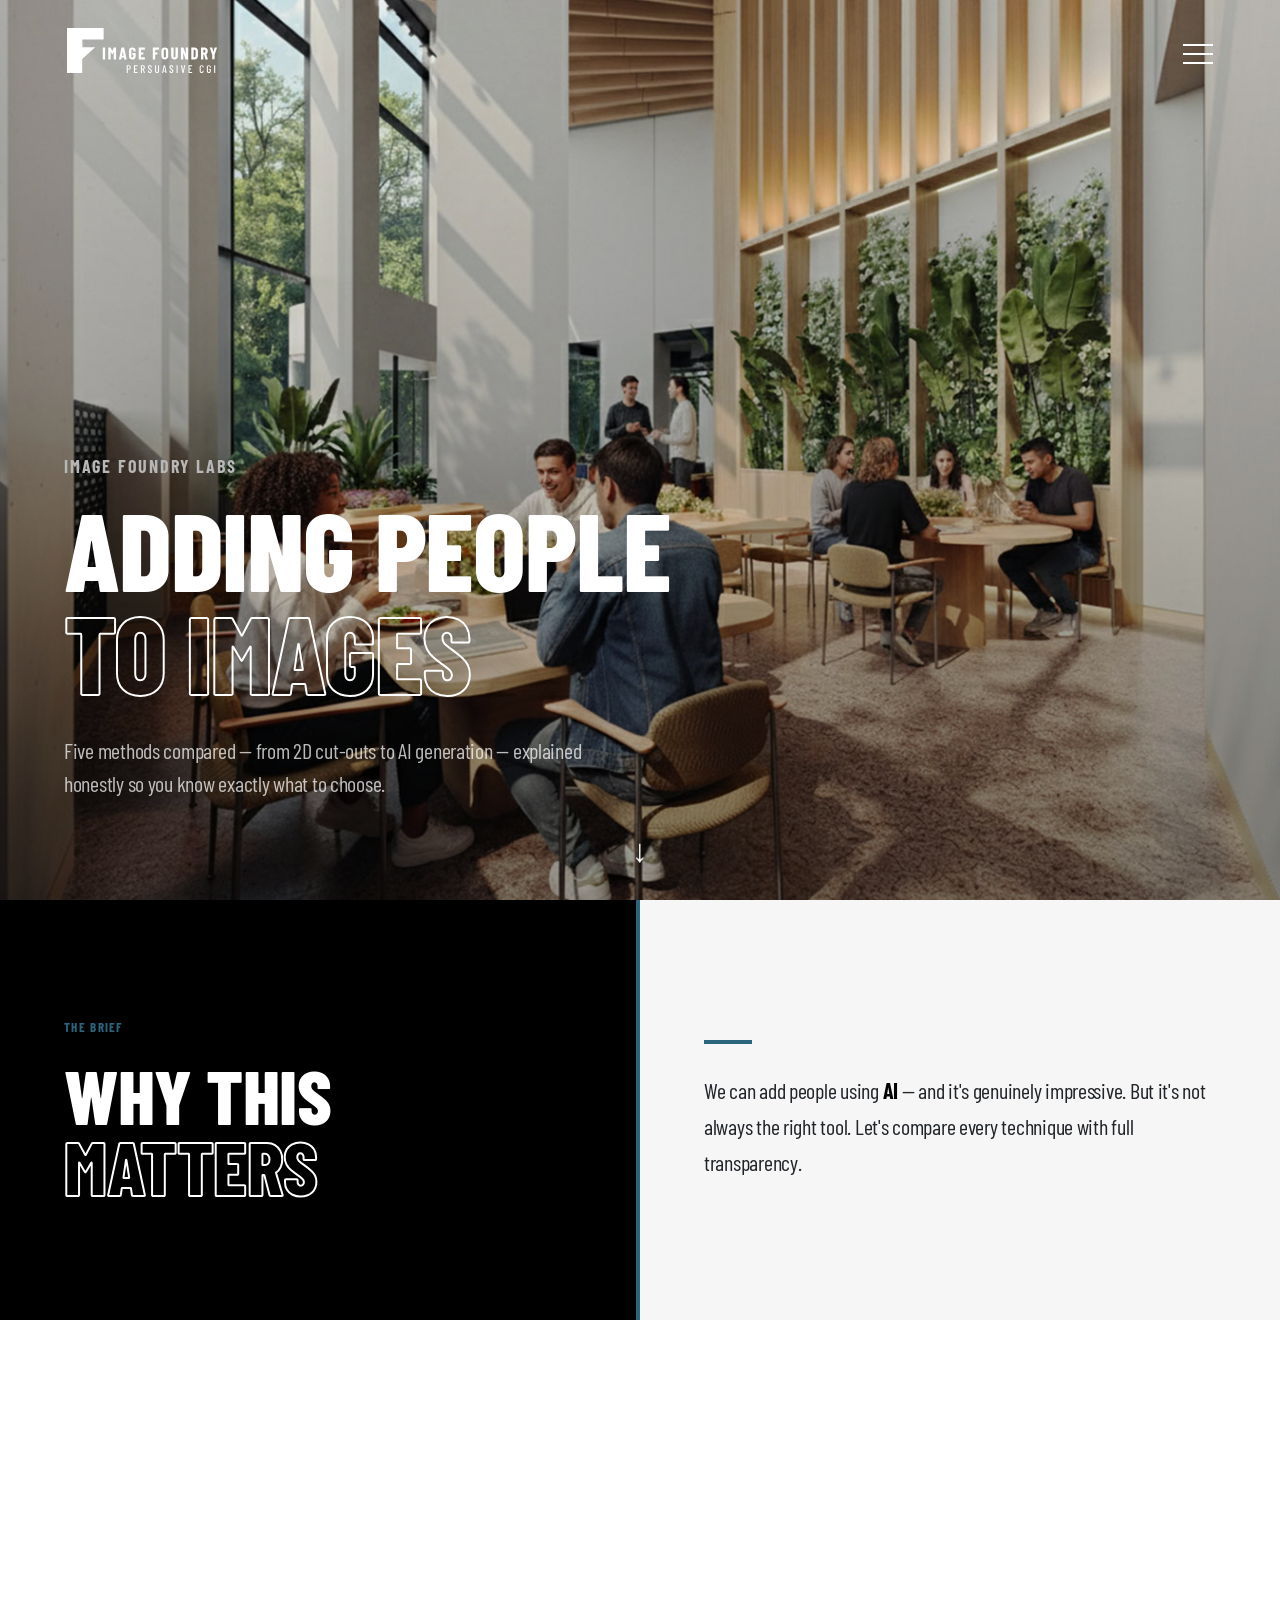
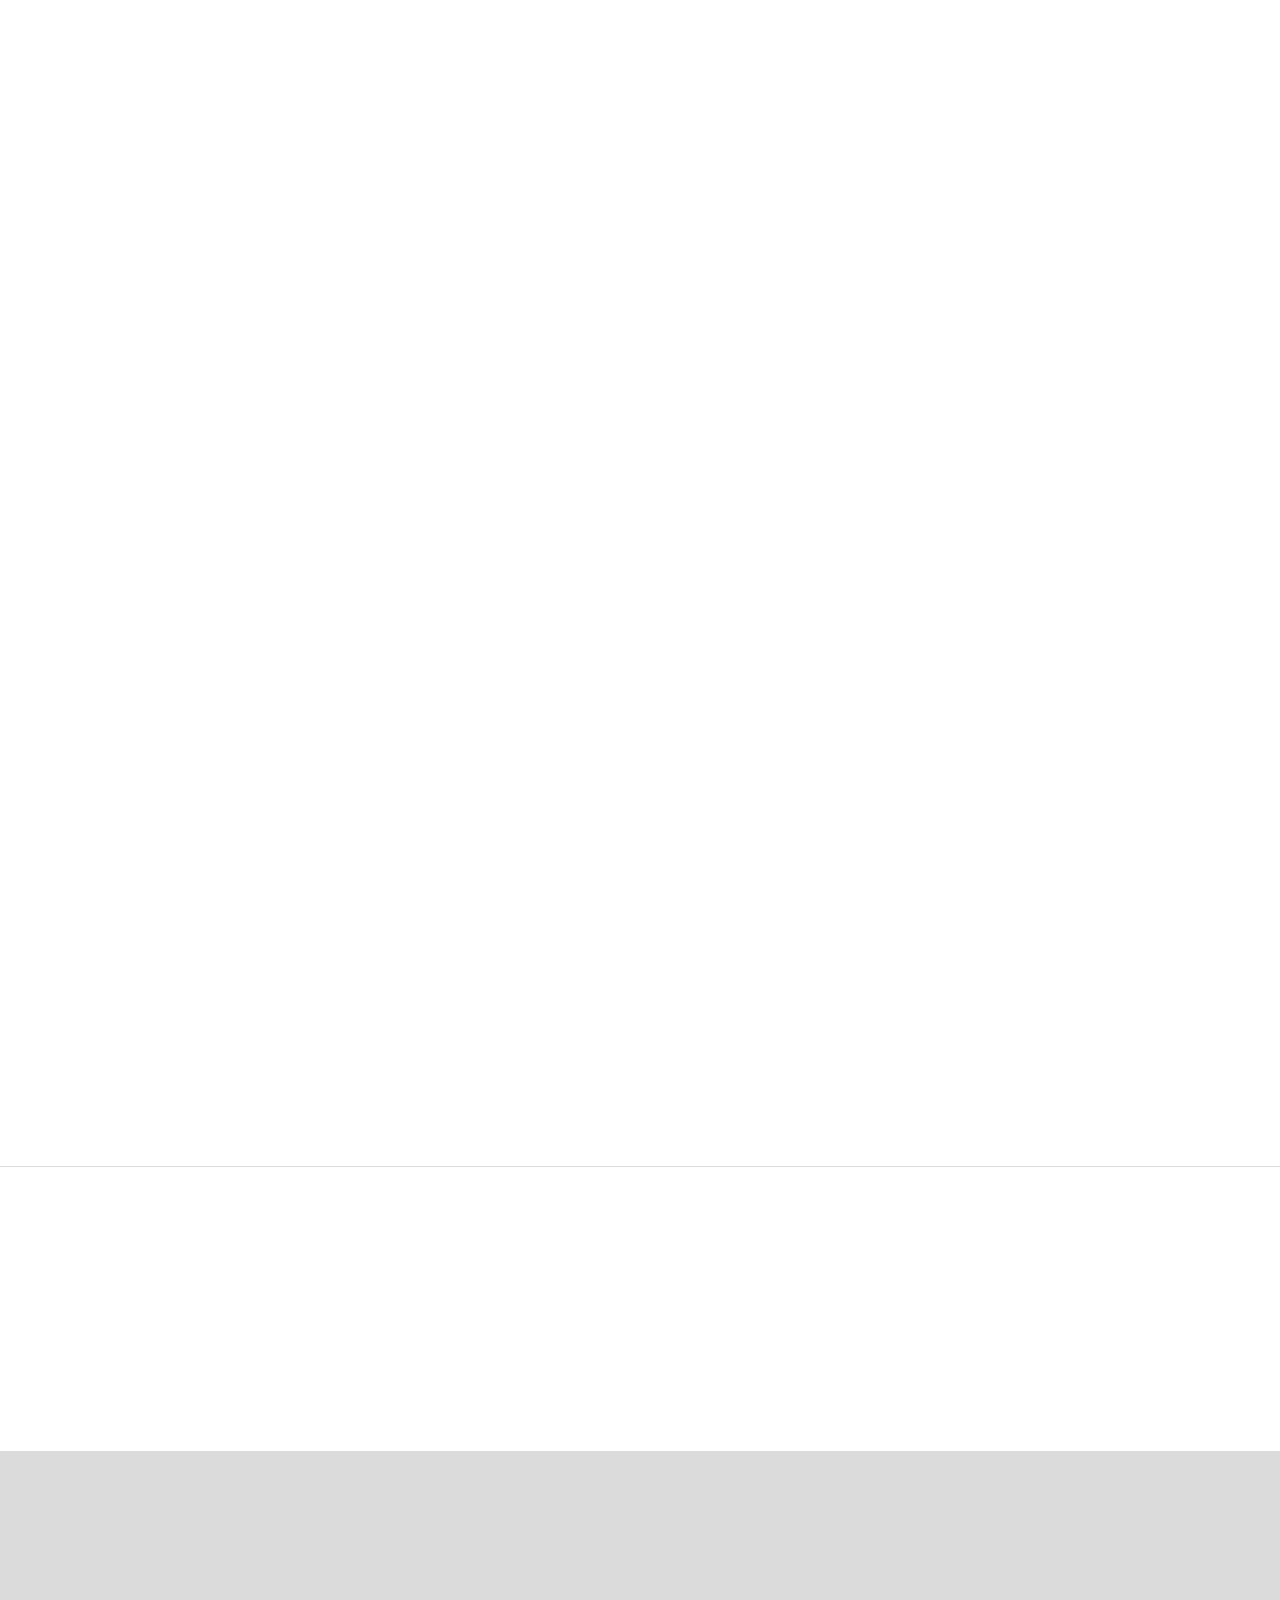
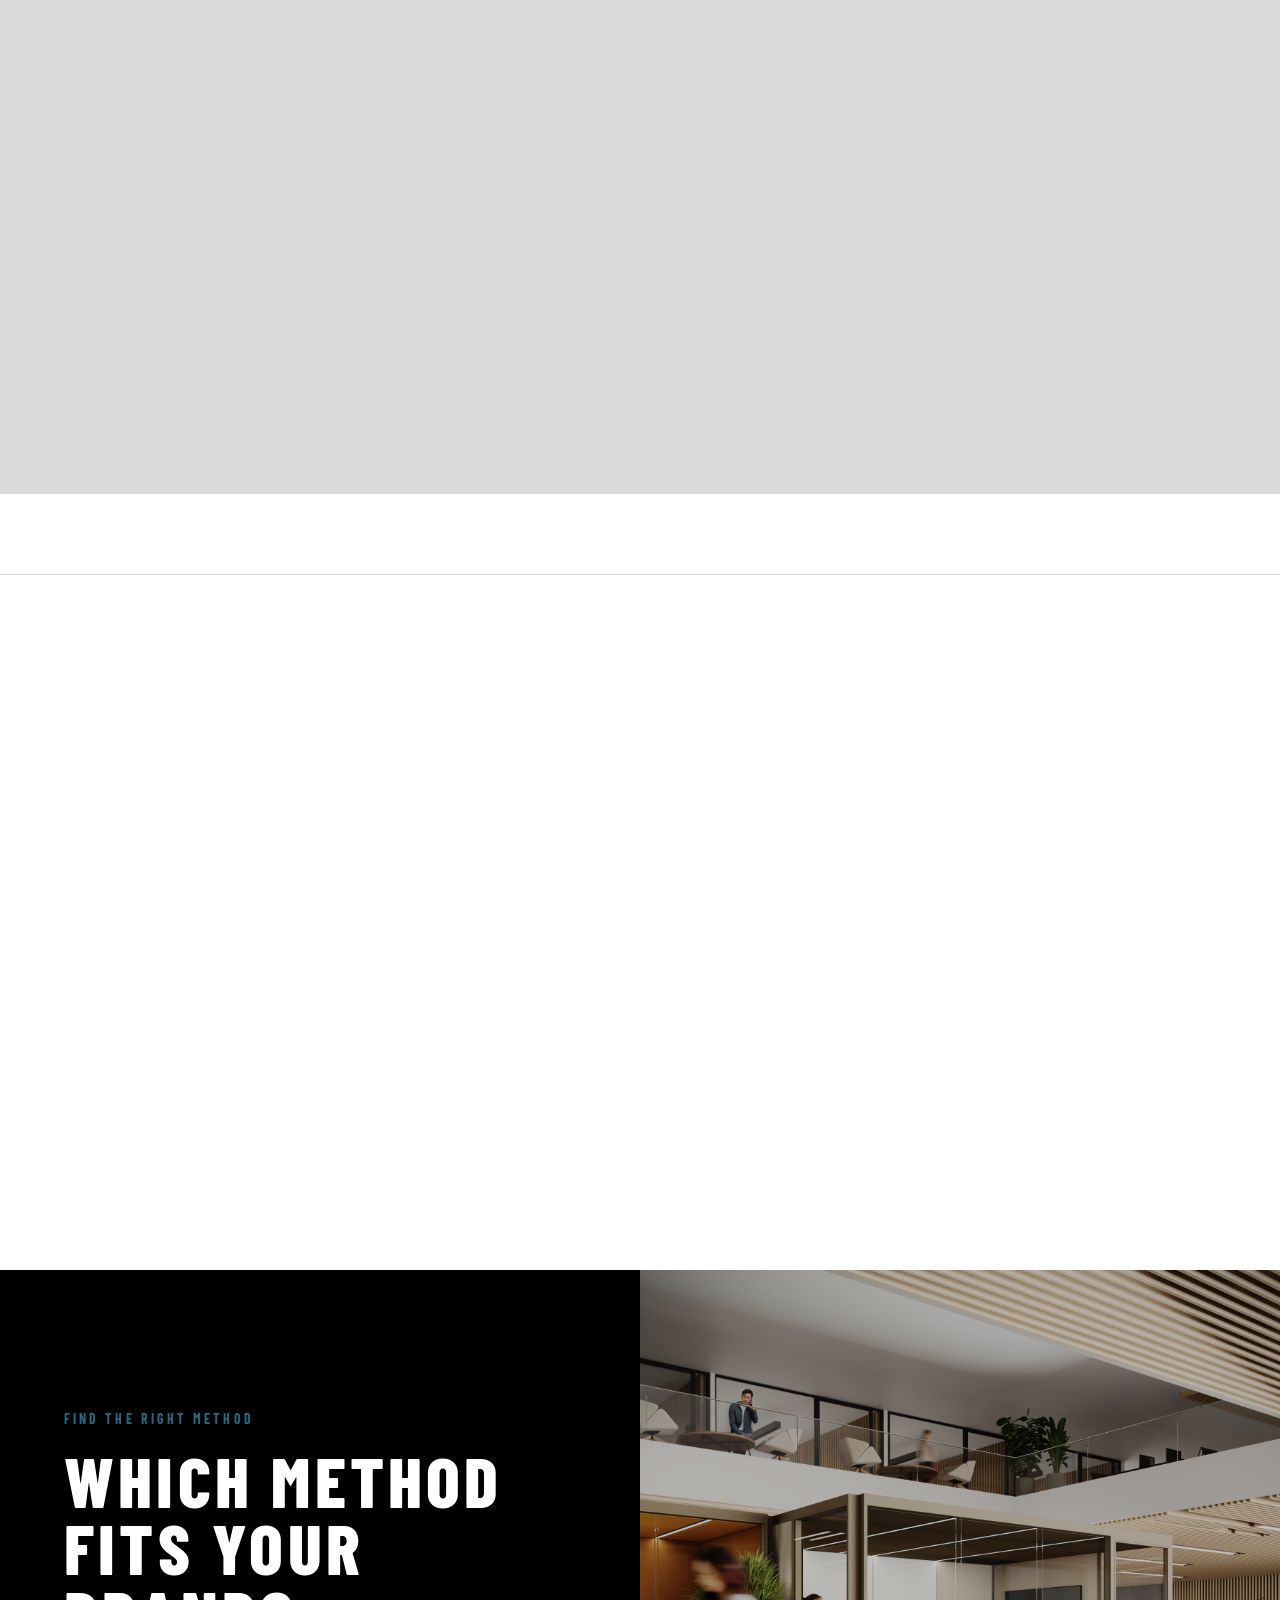
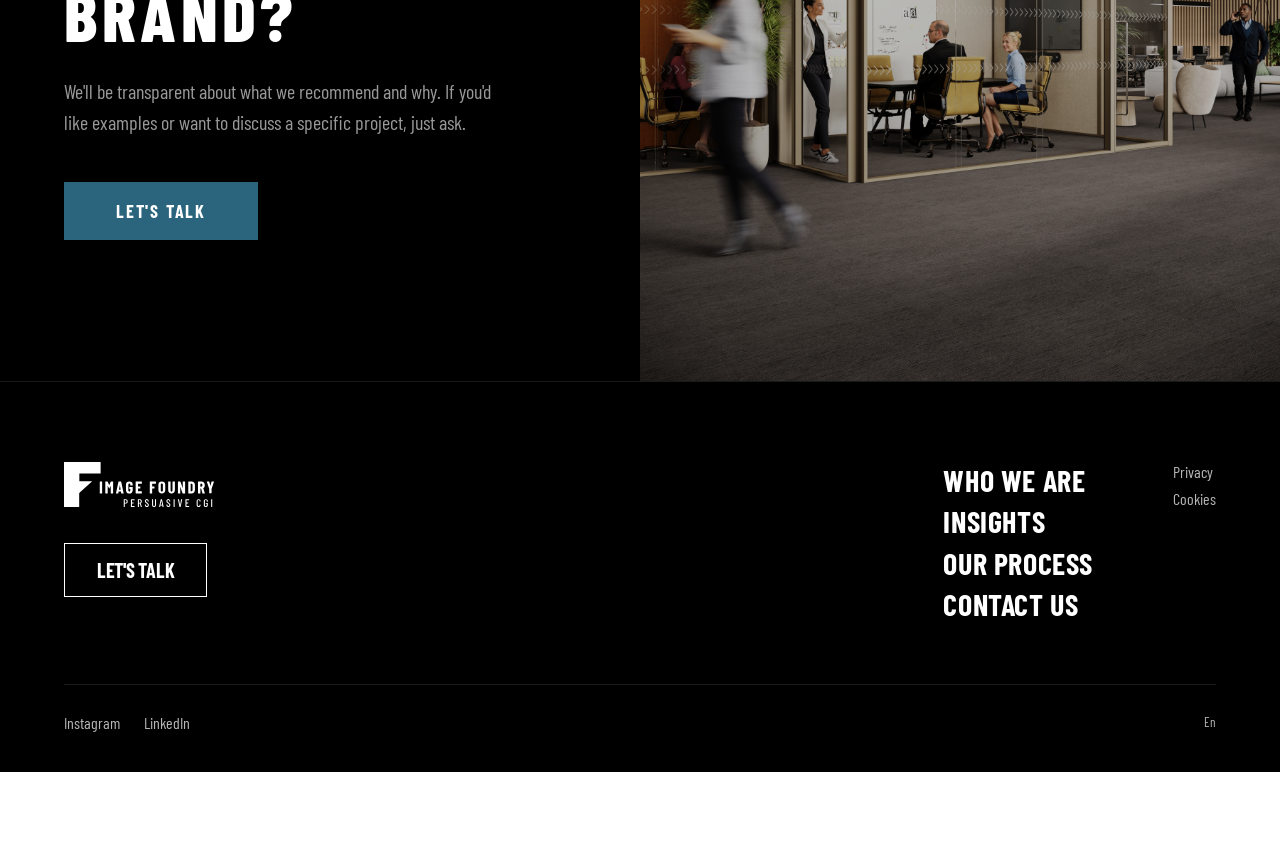
==== commit 60c364b9: "Add root index.html to enable GitHub Pages Co-Authored-By: Claude Sonnet 4.6 <noreply@anthropic.com>" ====
--- a/index.html
+++ b/index.html
@@ -2,1080 +2,8 @@
 <html lang="en">
 <head>
   <meta charset="UTF-8" />
-  <meta name="viewport" content="width=device-width, initial-scale=1.0" />
-  <title>Adding People to Imagery — Image Foundry Labs</title>
-  <link rel="preconnect" href="https://fonts.googleapis.com" />
-  <link rel="preconnect" href="https://fonts.gstatic.com" crossorigin />
-  <link href="https://fonts.googleapis.com/css2?family=Barlow+Condensed:ital,wght@0,300;0,400;0,500;0,600;0,700;0,800;1,400&display=swap" rel="stylesheet" />
-  <style>
-    *, *::before, *::after { box-sizing: border-box; margin: 0; padding: 0; }
-
-    :root {
-      --black:       #000000;
-      --white:       #FFFFFF;
-      --teal:        #2A657D;
-      --off-white:   #F6F6F6;
-      --light-grey:  #DBDBDB;
-      --mid-grey:    #B7B7B7;
-      --near-black:  #212529;
-      --font: 'Barlow Condensed', sans-serif;
-    }
-
-    html { scroll-behavior: smooth; }
-
-    body {
-      background: var(--white);
-      color: var(--black);
-      font-family: var(--font);
-      -webkit-font-smoothing: antialiased;
-      overflow-x: hidden;
-    }
-    /* Prevent body scroll when nav is open */
-    body.nav-open { overflow: hidden; }
-
-    .outline {
-      -webkit-text-stroke: 2px var(--black);
-      -webkit-text-fill-color: transparent;
-    }
-    .outline-white {
-      -webkit-text-stroke: 2px var(--white);
-      -webkit-text-fill-color: transparent;
-    }
-
-    .wow {
-      opacity: 0; transform: translateY(28px);
-      transition: opacity 0.65s ease, transform 0.65s ease;
-    }
-    .wow.visible { opacity: 1; transform: translateY(0); }
-
-    /* =====================
-       FOOTER
-    ===================== */
-    footer {
-      background: var(--black);
-      border-top: 1px solid rgba(255,255,255,0.1);
-      padding: 80px 64px 40px;
-    }
-    .footer-grid {
-      display: grid;
-      grid-template-columns: 280px 1fr;
-      gap: 64px;
-      margin-bottom: 60px;
-    }
-    .footer-right {
-      display: flex;
-      justify-content: flex-end;
-      align-items: flex-start;
-      gap: 80px;
-    }
-    .footer-logo-block { display: flex; flex-direction: column; gap: 28px; }
-    .footer-logo-mark {
-      width: 40px; height: 40px;
-      display: flex; align-items: center; justify-content: center;
-      font-size: 24px; font-weight: 800; color: var(--black);
-      letter-spacing: -1px; margin-bottom: 4px;
-    }
-    .footer-logo-name {
-      font-size: 16px; font-weight: 700;
-      letter-spacing: 0.08em; text-transform: uppercase;
-      color: var(--white); line-height: 1.3;
-    }
-    .footer-logo-tagline {
-      font-size: 12px; font-weight: 400;
-      letter-spacing: 0.05em; text-transform: uppercase;
-      color: var(--mid-grey);
-    }
-    .footer-lets-talk {
-      display: inline-block;
-      font-family: var(--font);
-      font-size: 20px; font-weight: 700; letter-spacing: -0.27px;
-      text-transform: uppercase; color: var(--white);
-      text-decoration: none; border: 1px solid var(--white);
-      padding: 14px 32px; align-self: flex-start;
-      transition: background 0.2s, color 0.2s;
-    }
-    .footer-lets-talk:hover { background: var(--white); color: var(--black); }
-    .footer-nav { display: flex; flex-direction: column; gap: 4px; list-style: none; }
-    .footer-nav a {
-      font-family: var(--font);
-      font-size: 30px; font-weight: 700;
-      letter-spacing: 0.02em; text-transform: uppercase;
-      color: var(--white); text-decoration: none;
-      line-height: 1.25; transition: color 0.2s;
-    }
-    .footer-nav a:hover { color: var(--mid-grey); }
-    .footer-legal { display: flex; flex-direction: column; gap: 8px; }
-    .footer-legal a {
-      font-size: 16px; font-weight: 400;
-      color: var(--mid-grey); text-decoration: none;
-      transition: color 0.2s;
-    }
-    .footer-legal a:hover { color: var(--white); }
-    .footer-bottom {
-      border-top: 1px solid rgba(255,255,255,0.1);
-      padding-top: 28px;
-      display: flex; justify-content: space-between; align-items: center;
-    }
-    .footer-social { display: flex; gap: 24px; }
-    .footer-social a {
-      font-size: 16px; font-weight: 400;
-      color: var(--mid-grey); text-decoration: none;
-      transition: color 0.2s;
-    }
-    .footer-social a:hover { color: var(--white); }
-    .footer-lang { font-size: 13px; color: var(--mid-grey); cursor: pointer; }
-
-    /* =====================
-       HEADER / NAV
-    ===================== */
-    .site-header {
-      position: absolute; top: 0; left: 0; right: 0;
-      z-index: 200; background: transparent;
-      display: flex; justify-content: space-between; align-items: center;
-      padding: 28px calc(4% + 1rem);
-    }
-    .site-header .bi img { width: 150px; display: block; filter: brightness(0) invert(1); }
-
-    /* Floating right-side widget */
-    .sf {
-      position: fixed; top: 28px; right: 4%;
-      z-index: 10000;
-      display: flex; flex-direction: column; align-items: stretch; gap: 6px;
-    }
-    .sf-top-row {
-      display: flex; justify-content: flex-end; align-items: center;
-      gap: 1.2rem; padding: 0.8rem 1rem 0.8rem 2rem;
-      background: transparent;
-      transition: background .35s, box-shadow .35s;
-    }
-    .sf.scrolled .sf-top-row {
-      background: var(--black);
-      box-shadow: 0 4px 20px rgba(0,0,0,.35);
-    }
-    .sf-phone {
-      white-space: nowrap; color: var(--white);
-      font-family: var(--font); font-size: 18px; font-weight: 700;
-      max-width: 0; overflow: hidden; opacity: 0;
-      transition: max-width .35s ease, opacity .35s ease;
-    }
-    .sf-phone a { color: inherit; text-decoration: none; }
-    .sf.scrolled .sf-phone { max-width: 220px; opacity: 1; }
-
-    .sf-contact-btn {
-      opacity: 0; pointer-events: none;
-      max-height: 0; overflow: hidden;
-      transition: opacity .3s, max-height .35s;
-    }
-    .sf.scrolled .sf-contact-btn { opacity: 1; pointer-events: auto; max-height: 80px; }
-    .sf-contact-btn a {
-      background: var(--white); color: var(--black);
-      border: 1.5px solid var(--black);
-      text-transform: uppercase; letter-spacing: .04em;
-      white-space: nowrap; display: flex;
-      justify-content: space-between; align-items: center;
-      gap: 24px; padding: 1rem 1.4rem;
-      font-family: var(--font); font-size: 18px; font-weight: 500;
-      text-decoration: none; transition: background .2s, color .2s;
-    }
-    .sf-contact-btn a:after {
-      content: ""; background: var(--black);
-      flex-shrink: 0; width: 50px; height: 1.5px;
-      transition: background .2s;
-    }
-    .sf-contact-btn a:hover { background: var(--black); color: var(--white); }
-    .sf-contact-btn a:hover:after { background: var(--white); }
-
-    .sf-burger {
-      cursor: pointer; width: 30px; height: 25px; position: relative; flex-shrink: 0; z-index: 10001;
-    }
-    .sf-burger span {
-      background-color: var(--white); width: 30px; height: 2px;
-      display: block; position: absolute; top: 50%; left: 50%;
-      margin-left: -15px;
-      transition: background-color .25s, transform .25s, opacity .25s;
-    }
-    .sf-burger span:before, .sf-burger span:after {
-      content: ""; background-color: var(--white);
-      width: 30px; height: 2px; display: block;
-      position: absolute;
-      transition: background-color .25s, transform .25s, top .25s;
-    }
-    .sf-burger span:before { top: -9px; }
-    .sf-burger span:after  { top: 9px; }
-
-    /* When nav is open — animate to ✕ */
-    body.nav-open .sf-burger span          { opacity: 0; }
-    body.nav-open .sf-burger span:before   { top: 0; transform: rotate(45deg); }
-    body.nav-open .sf-burger span:after    { top: 0; transform: rotate(-45deg); }
-
-    /* =====================
-       NAV — two panel (left white + right black)
-    ===================== */
-    .nav-overlay {
-      position: fixed; top: 0; left: 0; right: 0; bottom: 0;
-      display: flex; flex-direction: row;
-      align-items: stretch;
-      z-index: 9999;
-      transform: translateX(100%);
-      transition: transform 0.45s cubic-bezier(0.4, 0, 0.2, 1);
-    }
-    body.nav-open .nav-overlay { transform: translateX(0); }
-
-    /* LEFT — white content panel */
-    .nav-content-panel {
-      flex: 1;
-      background: var(--white);
-      max-height: 100vh;
-      overflow-y: auto;
-      -ms-overflow-style: none; scrollbar-width: none;
-      transition: opacity 0.2s ease, visibility 0.2s ease;
-    }
-    .nav-content-panel::-webkit-scrollbar { display: none; }
-    .ncp-heading {
-      font-size: 50px; font-weight: 700;
-      letter-spacing: 0; text-transform: uppercase; line-height: 1;
-      margin-bottom: 2rem; color: var(--black);
-    }
-    .ncp-body {
-      font-size: 18px; font-weight: 400; line-height: 1.5;
-      color: #555; max-width: 400px; margin-bottom: 1.5rem;
-    }
-    .ncp-header { padding: 3rem; }
-    .ncp-grid {
-      display: grid; grid-template-columns: repeat(3, 1fr);
-      gap: 12px; padding: 0 3rem 3rem;
-    }
-    .ncp-item {
-      position: relative; overflow: hidden;
-      display: block; text-decoration: none;
-      height: 220px; cursor: pointer;
-    }
-    .ncp-item::after {
-      content: ''; background: rgba(0,0,0,0.3);
-      width: 100%; height: 100%;
-      position: absolute; inset: 0;
-    }
-    .ncp-item img { object-fit: cover; width: 100%; height: 100%; display: block; transition: transform 0.4s; }
-    .ncp-item:hover img { transform: scale(1.05); }
-    .ncp-item-label {
-      position: absolute; bottom: 12px; left: 30px;
-      color: var(--white); z-index: 2;
-      font-family: var(--font); font-size: 28px; font-weight: 700;
-      letter-spacing: -0.015em; text-transform: uppercase;
-      text-decoration: underline;
-    }
-
-    /* RIGHT — black links panel */
-    .nav-links-panel {
-      width: 25%; min-width: 280px;
-      background: var(--black);
-      display: flex; flex-direction: column;
-      justify-content: space-between;
-      padding: 10rem 2rem 4rem 4rem;
-      height: 100vh; overflow-y: auto;
-      flex-shrink: 0; position: relative;
-    }
-
-    /* ✕ close */
-    .nav-close {
-      position: absolute; top: 1.8rem; right: 1.8rem;
-      background: none; border: none;
-      color: var(--white); font-size: 24px; line-height: 1;
-      cursor: pointer; padding: 0;
-      transition: opacity 0.2s;
-    }
-    .nav-close:hover { opacity: 0.7; }
-
-    /* Links */
-    .nav-links {
-      list-style: none; margin: 0; padding: 0;
-      display: flex; flex-direction: column;
-    }
-    .nav-links li a {
-      font-family: var(--font);
-      font-size: 30px; font-weight: 700;
-      letter-spacing: -0.45px; text-transform: uppercase; line-height: normal;
-      color: var(--white); text-decoration: none;
-      display: block;
-      transition: color 0.3s;
-    }
-    .nav-links li a:hover,
-    .nav-links li a.is-active { color: var(--teal); }
-
-    /* Privacy */
-    .nav-privacy { padding-bottom: 4rem; }
-    .nav-privacy a {
-      font-size: 18px; font-weight: 500; letter-spacing: -0.27px;
-      color: var(--white); text-decoration: none; transition: opacity 0.2s;
-    }
-    .nav-privacy a:hover { opacity: 0.7; }
-
-    /* Social */
-    .nav-social {
-      display: flex; gap: 24px;
-      padding-top: 4rem;
-    }
-    .nav-social a {
-      font-size: 14px; font-weight: 400;
-      color: var(--mid-grey); text-decoration: none; transition: color 0.2s;
-    }
-    .nav-social a:hover { color: var(--white); }
-
-
-
-    /* HERO */
-    body { padding-top: 0; }
-    .hero {
-      position: relative; min-height: 100vh;
-      display: flex; flex-direction: column; justify-content: flex-end;
-      overflow: hidden; background: var(--black);
-    }
-    .hero-bg {
-      position: absolute; inset: 0;
-      background-image: linear-gradient(to bottom, rgba(0,0,0,0.15) 0%, rgba(0,0,0,0.65) 100%), url('images/AI People - Cafe.jpg');
-      background-size: cover; background-position: center;
-    }
-    .hero-content {
-      position: relative; z-index: 3;
-      padding: 0 64px 100px; max-width: 1000px;
-    }
-    .hero-eyebrow {
-      font-size: 18px; font-weight: 700; letter-spacing: 0.1em;
-      text-transform: uppercase; color: var(--mid-grey);
-      margin-bottom: 20px; display: block;
-    }
-    .hero-h1 {
-      font-size: clamp(58px, 9vw, 110px); font-weight: 800;
-      letter-spacing: -1.2px; text-transform: uppercase; line-height: 0.93;
-      color: var(--white); margin-bottom: 32px;
-    }
-    .hero-sub {
-      font-size: 22px; font-weight: 400; letter-spacing: -0.27px;
-      color: rgba(255,255,255,0.72); max-width: 560px; line-height: 1.5;
-    }
-    .hero-chevron {
-      position: absolute; bottom: 40px; left: 50%;
-      transform: translateX(-50%); z-index: 3;
-      font-size: 32px; color: var(--white);
-      animation: bounce 2s ease-in-out infinite;
-      cursor: pointer; text-decoration: none;
-    }
-    @keyframes bounce {
-      0%,100% { transform: translateX(-50%) translateY(0); }
-      50%      { transform: translateX(-50%) translateY(10px); }
-    }
-
-    /* INTRO STRIP */
-    .intro-strip {
-      display: grid; grid-template-columns: 1fr 1fr;
-      min-height: 420px;
-    }
-    .intro-left {
-      background: var(--black);
-      padding: 80px 64px;
-      display: flex; flex-direction: column; justify-content: center;
-      border-right: 4px solid var(--teal);
-    }
-    .intro-label {
-      font-size: 13px; font-weight: 700; letter-spacing: 0.1em;
-      text-transform: uppercase; color: var(--teal);
-      margin-bottom: 24px; display: block;
-    }
-    .intro-heading {
-      font-size: clamp(52px, 6vw, 88px); font-weight: 800;
-      letter-spacing: -0.5px; text-transform: uppercase; line-height: 0.93;
-      color: var(--white);
-    }
-    .intro-heading span {
-      -webkit-text-stroke: 2px var(--white);
-      -webkit-text-fill-color: transparent;
-    }
-    .intro-right {
-      background: var(--off-white);
-      padding: 80px 64px;
-      display: flex; flex-direction: column; justify-content: center; gap: 28px;
-    }
-    .intro-text {
-      font-size: 22px; font-weight: 400; letter-spacing: -0.27px;
-      line-height: 1.65; color: var(--near-black);
-    }
-    .intro-text strong { font-weight: 700; color: var(--black); }
-    .intro-divider {
-      width: 48px; height: 4px; background: var(--teal);
-    }
-
-    /* METHODS HEADER */
-    .methods-header {
-      padding: 60px 64px 24px;
-      display: flex; align-items: flex-end; justify-content: space-between;
-      border-bottom: 1px solid var(--light-grey);
-    }
-    .methods-h2 {
-      font-size: clamp(46px, 6vw, 90px); font-weight: 800;
-      letter-spacing: 0.05em; text-transform: uppercase; line-height: 0.95;
-    }
-    .methods-count {
-      font-size: 16px; font-weight: 700; letter-spacing: -0.2px;
-      text-transform: uppercase; color: var(--mid-grey); padding-bottom: 8px;
-    }
-
-    /* METHOD ROW */
-    .method-row {
-      display: grid; grid-template-columns: 64px 1fr 1fr;
-      border-bottom: 1px solid var(--light-grey); min-height: 520px;
-    }
-    .method-row.flip { grid-template-columns: 1fr 1fr 64px; }
-
-    .method-num {
-      background: var(--off-white);
-      display: flex; align-items: center; justify-content: center;
-      font-size: 13px; font-weight: 700; letter-spacing: 0.15em;
-      text-transform: uppercase; color: var(--mid-grey);
-      writing-mode: vertical-rl; transform: rotate(180deg);
-      border-right: 1px solid var(--light-grey);
-    }
-    .method-row.flip .method-num {
-      transform: rotate(0deg);
-      border-right: none; border-left: 1px solid var(--light-grey);
-    }
-
-    .method-body-wrap {
-      padding: 48px; display: flex; flex-direction: column; justify-content: center;
-    }
-    .method-tag {
-      display: inline-block; margin-bottom: 24px; width: fit-content;
-      font-size: 13px; font-weight: 700; letter-spacing: 0.1em;
-      text-transform: uppercase; color: var(--white);
-      background: var(--teal); padding: 4px 12px;
-    }
-    .method-tag.dark { background: var(--black); }
-    .method-title {
-      font-size: clamp(36px, 4vw, 60px); font-weight: 800;
-      letter-spacing: 0.02em; text-transform: uppercase; line-height: 1; margin-bottom: 10px;
-    }
-    .method-subtitle {
-      font-size: 18px; font-weight: 500; letter-spacing: 0.05em;
-      color: var(--teal); text-transform: uppercase; margin-bottom: 24px;
-    }
-    .method-desc {
-      font-size: 18px; font-weight: 400; letter-spacing: -0.27px;
-      line-height: 1.7; color: var(--near-black); max-width: 420px;
-    }
-    .method-pills {
-      display: flex; gap: 10px; margin-top: 28px; flex-wrap: wrap;
-    }
-    .pill {
-      font-size: 13px; font-weight: 700; letter-spacing: 0.08em;
-      text-transform: uppercase; padding: 6px 14px;
-      border: 1.5px solid var(--light-grey); color: var(--near-black);
-    }
-    .pill.pos { border-color: var(--teal); color: var(--teal); }
-    .pill.neg { border-color: #c0392b; color: #c0392b; }
-    .pill.mid { border-color: #b08a30; color: #b08a30; }
-
-    .method-image {
-      position: relative; overflow: hidden;
-      border-left: 1px solid var(--light-grey);
-    }
-    .method-row.flip .method-image {
-      border-left: none; border-right: 1px solid var(--light-grey);
-    }
-    .method-image img {
-      width: 100%; height: 100%; object-fit: cover; display: block;
-      transition: transform 0.8s ease;
-    }
-    .method-row:hover .method-image img { transform: scale(1.04); }
-
-    /* FEATURED HYBRID */
-    .method-featured {
-      background: var(--black);
-      display: grid; grid-template-columns: 64px 1fr 1fr;
-      min-height: 600px; border-bottom: 1px solid #333;
-    }
-    .mf-num {
-      display: flex; align-items: center; justify-content: center;
-      font-size: 13px; font-weight: 700; letter-spacing: 0.15em;
-      text-transform: uppercase; color: #555;
-      writing-mode: vertical-rl; transform: rotate(180deg);
-      border-right: 1px solid #222;
-    }
-    .mf-body { padding: 48px; display: flex; flex-direction: column; justify-content: center; }
-    .mf-rec {
-      display: inline-block; margin-bottom: 20px; width: fit-content;
-      font-size: 12px; font-weight: 700; letter-spacing: 0.18em;
-      text-transform: uppercase; color: var(--teal);
-      border: 1.5px solid var(--teal); padding: 4px 14px;
-    }
-    .mf-title {
-      font-size: clamp(40px, 4.5vw, 68px); font-weight: 800;
-      letter-spacing: 0.02em; text-transform: uppercase; line-height: 0.95;
-      color: var(--white); margin-bottom: 10px;
-    }
-    .mf-subtitle {
-      font-size: 18px; font-weight: 500; letter-spacing: 0.05em;
-      color: var(--teal); text-transform: uppercase; margin-bottom: 28px;
-    }
-    .mf-desc {
-      font-size: 18px; font-weight: 400; letter-spacing: -0.27px;
-      line-height: 1.7; color: var(--mid-grey); max-width: 420px;
-    }
-    .mf-desc strong { color: var(--white); font-weight: 600; }
-    .mf-steps { margin-top: 36px; border-top: 1px solid #2a2a2a; }
-    .mf-step {
-      display: grid; grid-template-columns: 80px 1fr;
-      gap: 16px; padding: 18px 0; border-bottom: 1px solid #2a2a2a;
-    }
-    .mf-step-n {
-      font-size: 13px; font-weight: 700; letter-spacing: 0.12em;
-      text-transform: uppercase; color: var(--teal); padding-top: 2px;
-    }
-    .mf-step-t { font-size: 16px; font-weight: 400; letter-spacing: -0.2px; line-height: 1.6; color: var(--mid-grey); }
-    .mf-step-t strong { color: var(--white); font-weight: 600; }
-    .mf-image { position: relative; overflow: hidden; border-left: 1px solid #222; }
-    .mf-image img { width: 100%; height: 100%; object-fit: cover; display: block; transition: transform 0.8s ease; }
-    .method-featured:hover .mf-image img { transform: scale(1.04); }
-    .mf-teal { position: absolute; top: 0; right: 0; width: 48px; height: 48px; background: var(--teal); z-index: 2; }
-    .mf-caption {
-      position: absolute; bottom: 20px; left: 20px; z-index: 2;
-      font-size: 13px; font-weight: 700; letter-spacing: 0.1em;
-      text-transform: uppercase; color: var(--white);
-      background: var(--black); padding: 6px 12px;
-    }
-
-    /* GALLERY */
-    .section-gallery { background: var(--white); padding: 80px 0; border-top: 1px solid var(--light-grey); }
-    .gallery-head { display: flex; align-items: flex-end; justify-content: space-between; margin-bottom: 40px; padding: 0 64px; }
-    .gallery-h2 {
-      font-size: clamp(40px, 5vw, 72px); font-weight: 800;
-      letter-spacing: -1px; text-transform: uppercase; line-height: 0.95;
-    }
-    .gallery-sub {
-      font-size: 18px; font-weight: 400; letter-spacing: -0.2px;
-      color: var(--mid-grey); max-width: 300px; line-height: 1.5; text-align: right;
-    }
-    .gallery-grid {
-      display: grid;
-      grid-template-columns: repeat(12, 1fr);
-      grid-auto-rows: 320px;
-      gap: 3px;
-      background: var(--light-grey);
-    }
-    .gallery-grid .gi:nth-child(1) { grid-column: span 5; }
-    .gallery-grid .gi:nth-child(2) { grid-column: span 4; }
-    .gallery-grid .gi:nth-child(3) { grid-column: span 3; }
-    .gallery-grid .gi:nth-child(4) { grid-column: span 3; }
-    .gallery-grid .gi:nth-child(5) { grid-column: span 5; }
-    .gallery-grid .gi:nth-child(6) { grid-column: span 4; }
-    .gi { overflow: hidden; position: relative; }
-    .gi img { width: 100%; height: 100%; object-fit: cover; display: block; transition: transform 0.7s ease; }
-    .gi:hover img { transform: scale(1.06); }
-    .gi-tag {
-      position: absolute; bottom: 0; left: 0; right: 0;
-      background: var(--black); color: var(--white);
-      font-size: 13px; font-weight: 700; letter-spacing: 0.1em;
-      text-transform: uppercase; padding: 10px 14px;
-      transform: translateY(100%); transition: transform 0.3s ease;
-    }
-    .gi:hover .gi-tag { transform: translateY(0); }
-
-    /* TAKEAWAYS */
-    .section-takeaways { padding: 80px 64px; border-top: 1px solid var(--light-grey); }
-    .takeaways-hdr { margin-bottom: 56px; }
-    .section-eyebrow {
-      font-size: 18px; font-weight: 700; letter-spacing: 0.1em;
-      text-transform: uppercase; color: var(--mid-grey);
-      margin-bottom: 20px; display: block;
-    }
-    .section-h2 {
-      font-size: clamp(46px, 5.5vw, 80px); font-weight: 700;
-      letter-spacing: -1.28px; text-transform: uppercase; line-height: 0.95;
-    }
-    .takeaways-grid {
-      display: grid; grid-template-columns: repeat(4, 1fr);
-    }
-    .takeaway-card { padding: 40px 36px; border-right: 1px solid var(--light-grey); }
-    .takeaway-card:last-child { border-right: none; }
-    .takeaway-card:first-child { border-top: 4px solid var(--teal); }
-    .ta-num {
-      font-size: 14px; font-weight: 700; letter-spacing: 0.1em;
-      text-transform: uppercase; color: var(--teal); margin-bottom: 20px; display: block;
-    }
-    .ta-title {
-      font-size: 26px; font-weight: 700; letter-spacing: 0.05em;
-      text-transform: uppercase; line-height: 1.1; margin-bottom: 16px;
-    }
-    .ta-body { font-size: 16px; font-weight: 400; letter-spacing: -0.2px; line-height: 1.7; color: var(--near-black); }
-    .ta-body strong { font-weight: 600; color: var(--black); }
-
-    /* CTA */
-    .section-cta {
-      background: var(--teal); padding: 72px 64px;
-      display: flex; flex-direction: column; align-items: flex-start;
-    }
-    .cta-eyebrow {
-      font-size: 18px; font-weight: 700; letter-spacing: 0.1em;
-      text-transform: uppercase; color: rgba(255,255,255,0.6);
-      margin-bottom: 24px; display: block;
-    }
-    .cta-h2 {
-      font-size: clamp(52px, 7vw, 100px); font-weight: 800;
-      letter-spacing: 0.02em; text-transform: uppercase; line-height: 0.95;
-      color: var(--white); margin-bottom: 32px;
-    }
-    .cta-sub {
-      font-size: 22px; font-weight: 400; letter-spacing: -0.27px;
-      color: rgba(255,255,255,0.78); max-width: 540px; line-height: 1.5; margin-bottom: 48px;
-    }
-    .cta-btn {
-      display: inline-block; background: var(--black); color: var(--white);
-      font-family: var(--font); font-size: 20px; font-weight: 700;
-      letter-spacing: -0.2px; text-transform: uppercase; text-decoration: none;
-      padding: 18px 56px; transition: background 0.2s, color 0.2s;
-    }
-    .cta-btn:hover { background: var(--white); color: var(--black); }
-
-    /* RESPONSIVE */
-    @media (max-width: 1024px) {
-      .hero-content { padding: 0 32px 80px; }
-      .intro-strip { grid-template-columns: 1fr; }
-      .intro-left { padding: 60px 32px; border-right: none; border-bottom: 4px solid var(--teal); }
-      .intro-right { padding: 60px 32px; }
-      .methods-header { padding: 60px 32px 24px; }
-      .method-row, .method-row.flip, .method-featured { grid-template-columns: 1fr; min-height: auto; }
-      .method-num, .mf-num { display: none; }
-      .method-image, .mf-image { aspect-ratio: 16/9; border: none !important; }
-      .method-body-wrap, .mf-body { padding: 40px 32px; }
-      .section-takeaways, .section-cta, footer { padding-left: 32px; padding-right: 32px; }
-      .section-gallery { padding-left: 0; padding-right: 0; }
-      .gallery-head { padding: 0 32px; }
-      .takeaways-grid { grid-template-columns: 1fr 1fr; }
-      .gallery-grid { grid-template-columns: 1fr 1fr; grid-auto-rows: 260px; gap: 3px; background: transparent; }
-      .gallery-grid .gi:nth-child(n) { grid-column: span 1; }
-      .gallery-head { flex-direction: column; align-items: flex-start; gap: 16px; }
-      .gallery-sub { text-align: left; }
-      .footer-grid { grid-template-columns: 1fr; }
-      .footer-right { flex-direction: column; gap: 32px; }
-      .footer-legal { align-items: flex-start; }
-    }
-    @media (max-width: 600px) {
-      .takeaways-grid { grid-template-columns: 1fr; }
-      .takeaway-card { border-right: none; border-bottom: 1px solid var(--light-grey); }
-      .gallery-grid { grid-template-columns: 1fr; }
-      .method-body-wrap, .mf-body { padding: 32px 24px; }
-    }
-  </style>
+  <meta http-equiv="refresh" content="0; url=adding-people-to-imagery/" />
+  <title>Image Foundry Labs</title>
 </head>
-<body>
-
-<header class="site-header">
-  <div class="bi"><a href="https://imagefoundry.co.uk/"><img src="images/logo.svg" alt="Image Foundry" /></a></div>
-</header>
-
-<!-- Floating right nav widget -->
-<div class="sf">
-  <div class="sf-top-row">
-    <div class="sf-phone"><a href="tel:01613021580">0161 302 1580</a></div>
-    <div class="sf-burger" role="button" aria-label="Open menu"><span></span></div>
-  </div>
-  <div class="sf-contact-btn"><a href="https://www.imagefoundry.co.uk/contact-us/">Contact Us</a></div>
-</div>
-
-  <!-- Two-panel nav -->
-  <nav class="nav-overlay" id="navOverlay">
-
-    <!-- LEFT: white content panel -->
-    <div class="nav-content-panel" id="navContentPanel"></div>
-
-    <!-- RIGHT: black links panel -->
-    <div class="nav-links-panel">
-      <button class="nav-close" id="navClose" aria-label="Close">✕</button>
-      <ul class="nav-links">
-        <li><a href="https://www.imagefoundry.co.uk/about-us/"      data-key="about">About</a></li>
-        <li><a href="https://www.imagefoundry.co.uk/your-industry/" data-key="industry">Your Industry</a></li>
-        <li><a href="https://www.imagefoundry.co.uk/case-studies/"  data-key="cases">Case Studies</a></li>
-        <li><a href="https://www.imagefoundry.co.uk/insights/"      data-key="insights">Insights</a></li>
-        <li><a href="https://www.imagefoundry.co.uk/process/"       data-key="process">Our Process</a></li>
-        <li><a href="https://www.imagefoundry.co.uk/contact-us/"    data-key="contact">Contact Us</a></li>
-      </ul>
-      <div class="nav-privacy">
-        <a href="https://www.imagefoundry.co.uk/privacy-policy/privacy-policy/">Privacy policy</a>
-      </div>
-      <div class="nav-social">
-        <a href="https://www.instagram.com/imagefoundrystudios/">Instagram</a>
-        <a href="https://www.linkedin.com/company/image-foundry-studios/">LinkedIn</a>
-      </div>
-    </div>
-
-  </nav>
-
-  <!-- HERO -->
-  <section class="hero">
-    <div class="hero-bg"></div>
-    <div class="hero-content">
-      <span class="hero-eyebrow">Image Foundry Labs</span>
-      <h1 class="hero-h1">
-        Adding People<br>
-        <span class="outline-white">to Images</span>
-      </h1>
-      <p class="hero-sub">Five methods compared — from 2D cut-outs to AI generation — explained honestly so you know exactly what to choose.</p>
-    </div>
-    <a class="hero-chevron" href="#intro">↓</a>
-  </section>
-
-  <!-- INTRO -->
-  <section class="intro-strip" id="intro">
-    <div class="intro-left">
-      <span class="intro-label">The Brief</span>
-      <h2 class="intro-heading">Why This<br><span>Matters</span></h2>
-    </div>
-    <div class="intro-right">
-      <div class="intro-divider"></div>
-      <p class="intro-text">We can add people using <strong>AI</strong> — and it's genuinely impressive. But it's not always the right tool. Let's compare every technique with full transparency.</p>
-    </div>
-  </section>
-
-  <!-- METHODS HEADER -->
-  <div class="methods-header wow">
-    <h2 class="methods-h2">Five<br><span class="outline">Methods</span></h2>
-    <span class="methods-count">01 — 05 Techniques Compared</span>
-  </div>
-
-  <!-- METHOD 01 -->
-  <div class="method-row wow">
-    <div class="method-num">01 / 05</div>
-    <div class="method-body-wrap">
-      <span class="method-tag dark">Method 01</span>
-      <h3 class="method-title">2D Cut-Out<br>People</h3>
-      <p class="method-subtitle">Timely & Cheapish, but Tricky</p>
-      <p class="method-desc">Compared to photography, fast and inexpensive — but often looks unconvincing because lighting, shadows, and perspective rarely match the scene. If you've spotted odd-looking figures in imagery, this is almost certainly why.</p>
-      <div class="method-pills">
-        <span class="pill pos">Fast</span>
-        <span class="pill pos">Low Cost</span>
-        <span class="pill neg">Often Fake-Looking</span>
-      </div>
-    </div>
-    <div class="method-image">
-      <img src="images/2D Cut-Out People.jpg" alt="2D Cut-Out People" loading="lazy" />
-    </div>
-  </div>
-
-  <!-- METHOD 02 -->
-  <div class="method-row flip wow">
-    <div class="method-image">
-      <img src="images/3D People.jpg" alt="3D People" loading="lazy" />
-    </div>
-    <div class="method-body-wrap">
-      <span class="method-tag">Method 02</span>
-      <h3 class="method-title">3D People</h3>
-      <p class="method-subtitle">Flexible, but Can Look 'CG'</p>
-      <p class="method-desc">3D models blend naturally into digital scenes — matching lighting, perspective, and shadow perfectly. The main limitation: few truly photoreal models exist. Up close you may notice a subtle polygon effect. Best suited to background figures.</p>
-      <div class="method-pills">
-        <span class="pill pos">Lighting Match</span>
-        <span class="pill mid">Moderate Cost</span>
-        <span class="pill mid">CG Appearance</span>
-      </div>
-    </div>
-    <div class="method-num">02 / 05</div>
-  </div>
-
-  <!-- METHOD 03 — FEATURED HYBRID -->
-  <div class="method-featured wow">
-    <div class="mf-num">03 / 05</div>
-    <div class="mf-body">
-      <span class="mf-rec">★ Recommended Method</span>
-      <h3 class="mf-title">Mixed<br><span class="outline-white">Methodology</span></h3>
-      <p class="mf-subtitle">3D Models + AI Editing in Photoshop</p>
-      <p class="mf-desc">This hybrid approach combines the best of both worlds. We place <strong>3D people</strong> inside the scene for perfect lighting and perspective, then use <strong>AI-powered Photoshop tools</strong> to make them indistinguishably real — fixing faces, adding photo-like texture, refining skin and clothing.</p>
-      <div class="mf-steps">
-        <div class="mf-step">
-          <span class="mf-step-n">Step 01</span>
-          <p class="mf-step-t">Dress the 3D scene with digital people — ensuring accurate lighting, shadows, and perspective from the start.</p>
-        </div>
-        <div class="mf-step">
-          <span class="mf-step-n">Step 02</span>
-          <p class="mf-step-t">Apply Photoshop AI features — refine facial features, soften CG elements, add photo-like texture to skin and clothing.</p>
-        </div>
-        <div class="mf-step">
-          <span class="mf-step-n">Result</span>
-          <p class="mf-step-t">Truly believable figures even in the foreground. Proven on our recent project for <strong>Optima</strong>.</p>
-        </div>
-      </div>
-    </div>
-    <div class="mf-image">
-      <img src="images/Mixed Methodology.jpg" alt="Mixed Methodology result" loading="lazy" />
-      <div class="mf-caption">Hybrid Output — Optima Project</div>
-    </div>
-  </div>
-
-  <!-- METHOD 04 -->
-  <div class="method-row wow">
-    <div class="method-num">04 / 05</div>
-    <div class="method-body-wrap">
-      <span class="method-tag dark">Method 04</span>
-      <h3 class="method-title">Classic<br>Photo Shoot</h3>
-      <p class="method-subtitle">Accurate, but Expensive and Slow</p>
-      <p class="method-desc">Professional shoots mapped precisely to your scene by matching exact lighting angle and setup. Beautiful results — but time-consuming and costly, especially across many shots or when updates arise mid-project.</p>
-      <div class="method-pills">
-        <span class="pill pos">Photorealistic</span>
-        <span class="pill neg">High Cost</span>
-        <span class="pill neg">Slow Turnaround</span>
-      </div>
-    </div>
-    <div class="method-image">
-      <img src="images/Classic Photo Shoot.jpg" alt="Classic Photo Shoot" loading="lazy" />
-    </div>
-  </div>
-
-  <!-- METHOD 05 -->
-  <div class="method-row flip wow">
-    <div class="method-image">
-      <img src="images/AI-Based People.png" alt="AI-Based People" loading="lazy" />
-    </div>
-    <div class="method-body-wrap">
-      <span class="method-tag">Method 05</span>
-      <h3 class="method-title">AI-Based<br>People</h3>
-      <p class="method-subtitle">Fast, Affordable, and Getting Better</p>
-      <p class="method-desc">Modern AI generates people instantly, matching scene lighting and context with surprising accuracy. Ideal for lifestyle background figures. Currently limited to lower resolution output — fine for digital and small print, but potentially limiting for A4+ applications.</p>
-      <div class="method-pills">
-        <span class="pill pos">Fastest</span>
-        <span class="pill pos">Lowest Cost</span>
-        <span class="pill mid">Resolution Limits</span>
-      </div>
-    </div>
-    <div class="method-num">05 / 05</div>
-  </div>
-
-  <!-- GALLERY -->
-  <section class="section-gallery">
-    <div class="gallery-head wow">
-      <div>
-        <span class="section-eyebrow">AI Results — Recent Work</span>
-        <h2 class="gallery-h2">AI-Generated<br><span class="outline">People</span></h2>
-      </div>
-      <p class="gallery-sub">Lifestyle figures generated with AI tools, matched to scene lighting and context.</p>
-    </div>
-    <div class="gallery-grid">
-      <div class="gi wow"><img src="images/AI People - Restaurant.jpg" alt="AI People 1" loading="lazy" /><div class="gi-tag">AI Generation — 01</div></div>
-      <div class="gi wow"><img src="images/AI People - Study Lounge.jpg" alt="AI People 2" loading="lazy" /><div class="gi-tag">AI Generation — 02</div></div>
-      <div class="gi wow"><img src="images/AI People - Communal Lounge.jpg" alt="AI People 3" loading="lazy" /><div class="gi-tag">AI Generation — 03</div></div>
-      <div class="gi wow"><img src="images/AI People - Apartment.jpg" alt="AI People 4" loading="lazy" /><div class="gi-tag">AI Generation — 04</div></div>
-      <div class="gi wow"><img src="images/AI People - Cafe.jpg" alt="AI People 5" loading="lazy" /><div class="gi-tag">AI Generation — 05</div></div>
-      <div class="gi wow"><img src="images/AI-Based People.png" alt="AI People 6" loading="lazy" /><div class="gi-tag">AI Generation — 06</div></div>
-    </div>
-  </section>
-
-  <!-- TAKEAWAYS -->
-  <section class="section-takeaways">
-    <div class="takeaways-hdr wow">
-      <span class="section-eyebrow">What this means for you</span>
-      <h2 class="section-h2">Four Things<br><span class="outline">Worth Knowing</span></h2>
-    </div>
-    <div class="takeaways-grid">
-      <div class="takeaway-card wow">
-        <span class="ta-num">BG ————</span>
-        <h3 class="ta-title">Background Figures</h3>
-        <p class="ta-body">For <strong>lifestyle background figures</strong> — AI, 3D, and the mixed method all deliver outstanding results quickly and affordably.</p>
-      </div>
-      <div class="takeaway-card wow">
-        <span class="ta-num">FG ————</span>
-        <h3 class="ta-title">Foreground Focus</h3>
-        <p class="ta-body">For <strong>central or hero figures</strong> — the hybrid 3D+AI approach is a genuine game-changer, producing believable people that hold up at any scale.</p>
-      </div>
-      <div class="takeaway-card wow">
-        <span class="ta-num">VOL ————</span>
-        <h3 class="ta-title">Volume & Speed</h3>
-        <p class="ta-body">For <strong>high-volume content</strong> — AI workflows make previously slow, expensive processes practical for everyday production.</p>
-      </div>
-      <div class="takeaway-card wow">
-        <span class="ta-num">RES ————</span>
-        <h3 class="ta-title">Large Format Print</h3>
-        <p class="ta-body">For <strong>A4+ print applications</strong> — AI-only may fall short on resolution. Photography or the hybrid method remain the safest choices.</p>
-      </div>
-    </div>
-  </section>
-
-  <!-- CTA -->
-  <section class="section-cta">
-    <span class="cta-eyebrow">Get started</span>
-    <h2 class="cta-h2">
-      WANT TO KNOW<br>
-      WHICH <span class="outline-white">METHOD</span><br>
-      FITS YOUR BRAND?
-    </h2>
-    <p class="cta-sub">We'll be transparent about what we recommend and why. If you'd like examples or want to discuss a specific project, just ask.</p>
-    <a href="https://www.imagefoundry.co.uk/contact-us/" class="cta-btn">Let's Talk</a>
-  </section>
-
-<!-- FOOTER -->
-<footer>
-  <div class="footer-grid">
-    <div class="footer-logo-block">
-      <div>
-        <img src="images/logo.svg" alt="Image Foundry" style="width:150px; display:block; filter: brightness(0) invert(1); margin-bottom: 8px;" />
-      </div>
-      <a href="https://www.imagefoundry.co.uk/contact-us/" class="footer-lets-talk">Let's talk</a>
-    </div>
-    <div class="footer-right">
-      <nav>
-        <ul class="footer-nav">
-          <li><a href="https://www.imagefoundry.co.uk/about-us/">Who We Are</a></li>
-          <li><a href="https://www.imagefoundry.co.uk/insights/">Insights</a></li>
-          <li><a href="https://www.imagefoundry.co.uk/process/">Our Process</a></li>
-          <li><a href="https://www.imagefoundry.co.uk/contact-us/">Contact Us</a></li>
-        </ul>
-      </nav>
-      <div class="footer-legal">
-        <a href="https://www.imagefoundry.co.uk/privacy-policy/privacy-policy/">Privacy</a>
-        <a href="#">Cookies</a>
-      </div>
-    </div>
-  </div>
-  <div class="footer-bottom">
-    <div class="footer-social">
-      <a href="https://www.instagram.com/imagefoundrystudios/">Instagram</a>
-      <a href="https://www.linkedin.com/company/image-foundry-studios/">LinkedIn</a>
-    </div>
-    <div class="footer-lang">En</div>
-  </div>
-</footer>
-
-  <script>
-    const observer = new IntersectionObserver((entries) => {
-      entries.forEach(e => { if (e.isIntersecting) e.target.classList.add('visible'); });
-    }, { threshold: 0.1 });
-    document.querySelectorAll('.wow').forEach(el => observer.observe(el));
-
-    // Scroll: reveal phone + contact btn
-    const sf = document.querySelector('.sf');
-    window.addEventListener('scroll', () => {
-      sf.classList.toggle('scrolled', window.scrollY > 80);
-    });
-
-    // ── Nav panel content data ──
-    const IF = 'https://www.imagefoundry.co.uk';
-    const LI = 'https://www.imagefoundry.co.uk/lp/images';
-
-    const panels = {
-      industry: {
-        heading: 'Industries',
-        body: 'Explore the industries Image Foundry are transforming.',
-        grid: [
-          { label:'Interiors', img:`${LI}/industry/interiors-living-room.jpeg`, href:`${IF}/industry/interiors/` },
-          { label:'Bathrooms', img:`${LI}/industry/bathroom-basin.jpg`,         href:`${IF}/industry/bathrooms/` },
-          { label:'Products',  img:`${LI}/industry/product-shot.png`,           href:`${IF}/industry/product/` },
-          { label:'Kitchens',  img:`${LI}/industry/kitchen-interior.jpg`,       href:`${IF}/industry/kitchen/` },
-          { label:'Bedrooms',  img:`${LI}/industry/bedroom-interior.jpeg`,      href:`${IF}/industry/bedrooms/` },
-          { label:'Property',  img:`${LI}/industry/property-exterior.jpeg`,     href:`${IF}/industry/property/` },
-        ]
-      },
-      about: {
-        label: 'About',
-        heading: 'Who We Are',
-        body: 'Over 20 years of CGI expertise, working with the UK\'s leading product manufacturers and housebuilders.',
-        grid: [
-          { label:'Our Story',    img:`${LI}/gallery/door-black-georgian-dusk.jpeg`, href:`${IF}/about-us/` },
-          { label:'Our Process',  img:`${LI}/gallery/gallery-home-office.jpeg`,      href:`${IF}/process/` },
-          { label:'Get in Touch', img:`${LI}/industry/bathroom-basin.jpg`,           href:`${IF}/contact-us/` },
-        ]
-      },
-      cases: {
-        label: 'Case Studies',
-        heading: 'Case Studies',
-        body: 'Real projects, real results. See how we\'ve transformed product imaging for leading brands.',
-        grid: [
-          { label:'Strata Homes',   img:`${LI}/gallery/gallery-cgi-ai-3a.png`,            href:`${IF}/case-studies/` },
-          { label:'Ideal Standard', img:`${LI}/gallery/gallery-bathroom-marble.jpeg`,      href:`${IF}/case-studies/` },
-          { label:'Irsap Radiators',img:`${LI}/gallery/radiator-living-room.png`,          href:`${IF}/case-studies/` },
-          { label:'Franke Kitchen', img:`${LI}/gallery/gallery-kitchen-appliances.jpeg`,   href:`${IF}/case-studies/` },
-          { label:'Outdoor Living', img:`${LI}/gallery/outdoor-decking.png`,               href:`${IF}/case-studies/` },
-          { label:'External Doors', img:`${LI}/colourways/colourway-red.jpg`,              href:`${IF}/case-studies/` },
-        ]
-      },
-      insights: {
-        label: 'Insights',
-        heading: 'Insights & Ideas',
-        body: 'Practical thinking on CGI, AI imagery, and what\'s changing in product visualisation.',
-        grid: [
-          { label:'CGI vs Photography', img:`${LI}/gallery/gallery-cgi-ai-4a.png`,          href:`${IF}/insights/` },
-          { label:'AI in Production',   img:`${LI}/gallery/gallery-cgi-ai-4b.png`,          href:`${IF}/insights/` },
-          { label:'Colourway Imaging',  img:`${LI}/colourways/colourway-teal.png`,          href:`${IF}/insights/` },
-        ]
-      },
-      process: {
-        label: 'Our Process',
-        heading: 'How We Work',
-        body: 'A CGI-first, AI-extended methodology. Built on 20 years of knowing how to make a product image sell.',
-        grid: [
-          { label:'Range Audit',      img:`${LI}/gallery/door-black-georgian-dusk.jpeg`, href:`${IF}/process/` },
-          { label:'3D Master Build',  img:`${LI}/gallery/gallery-home-office.jpeg`,      href:`${IF}/process/` },
-          { label:'AI Scene Placement',img:`${LI}/gallery/outdoor-decking.png`,          href:`${IF}/process/` },
-        ]
-      },
-      contact: {
-        label: 'Contact Us',
-        heading: 'Start the Conversation',
-        body: 'Tell us about your product range and we\'ll show you exactly what\'s possible — no commitment required.',
-        grid: [
-          { label:'Get in Touch',  img:`${LI}/colourways/colourway-red.jpg`,    href:`${IF}/contact-us/` },
-          { label:'Book a Call',   img:`${LI}/colourways/colourway-blue.jpeg`,  href:`${IF}/contact-us/` },
-          { label:'See Our Work',  img:`${LI}/colourways/colourway-oak.png`,    href:`${IF}/contact-us/` },
-        ]
-      }
-    };
-
-    function renderPanel(key) {
-      const d   = panels[key];
-      const el  = document.getElementById('navContentPanel');
-      if (!d) { el.innerHTML = ''; return; }
-      el.innerHTML = `
-        <div class="ncp-header">
-          <h2 class="ncp-heading">${d.heading}</h2>
-          <p class="ncp-body">${d.body}</p>
-        </div>
-        <div class="ncp-grid">
-          ${d.grid.map(i=>`
-            <a class="ncp-item" href="${i.href}">
-              <img src="${i.img}" alt="${i.label}" loading="lazy"/>
-              <span class="ncp-item-label">${i.label}</span>
-            </a>`).join('')}
-        </div>`;
-    }
-
-    // Hover nav links → only industry shows the left panel
-    document.querySelectorAll('.nav-links li a').forEach(a => {
-      a.addEventListener('mouseenter', () => {
-        document.querySelectorAll('.nav-links li a').forEach(l => l.classList.remove('is-active'));
-        a.classList.add('is-active');
-        const panel = document.getElementById('navContentPanel');
-        if (a.dataset.key === 'industry') {
-          panel.style.visibility = 'visible';
-          panel.style.opacity = '1';
-          renderPanel('industry');
-        } else {
-          panel.style.visibility = 'hidden';
-          panel.style.opacity = '0';
-        }
-      });
-    });
-
-    // Open / close
-    function openNav() {
-      document.body.classList.add('nav-open');
-      // default: show industry panel
-      const def = document.querySelector('.nav-links li a[data-key="industry"]');
-      document.querySelectorAll('.nav-links li a').forEach(l => l.classList.remove('is-active'));
-      if (def) def.classList.add('is-active');
-      const panel = document.getElementById('navContentPanel');
-      panel.style.visibility = 'visible';
-      panel.style.opacity = '1';
-      renderPanel('industry');
-    }
-    function closeNav() { document.body.classList.remove('nav-open'); }
-
-    document.querySelector('.sf-burger').addEventListener('click', () => {
-      document.body.classList.contains('nav-open') ? closeNav() : openNav();
-    });
-    document.getElementById('navClose').addEventListener('click', closeNav);
-  </script>
-</body>
-</html>+<body></body>
+</html>
